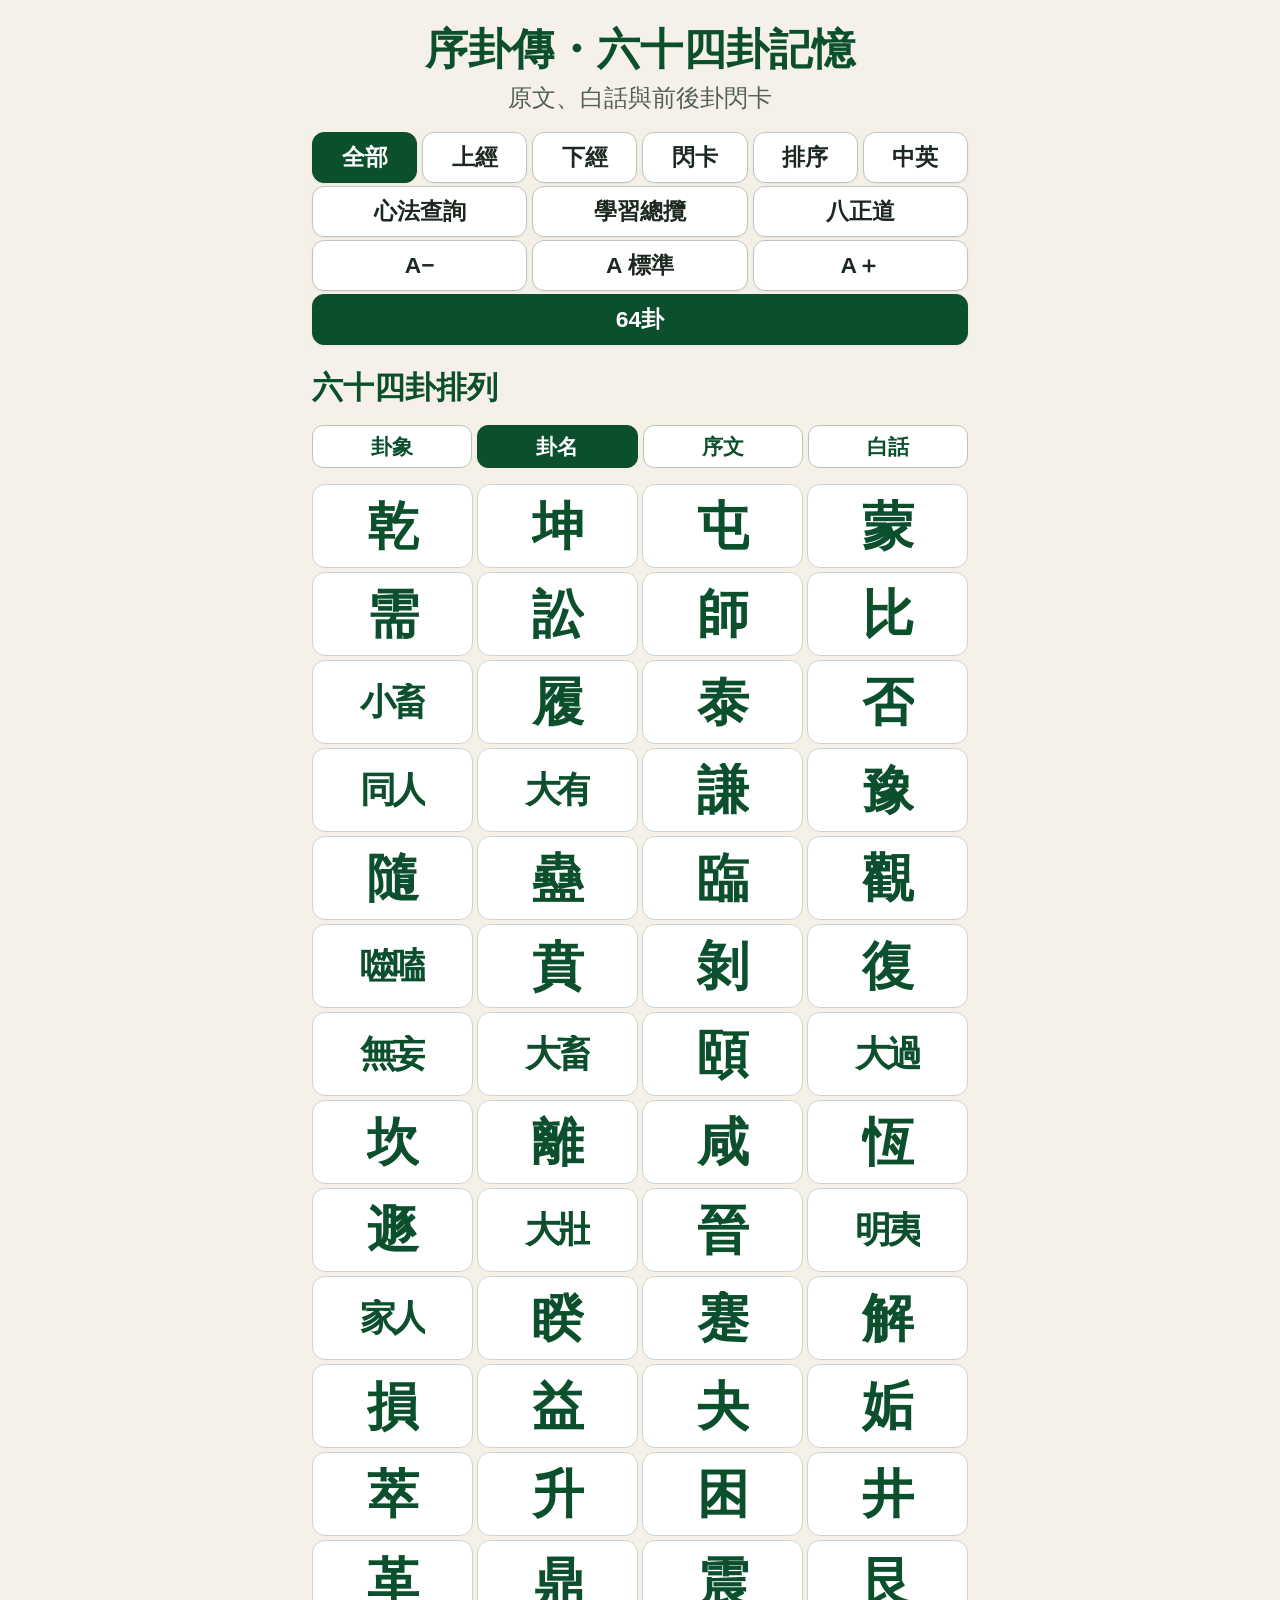
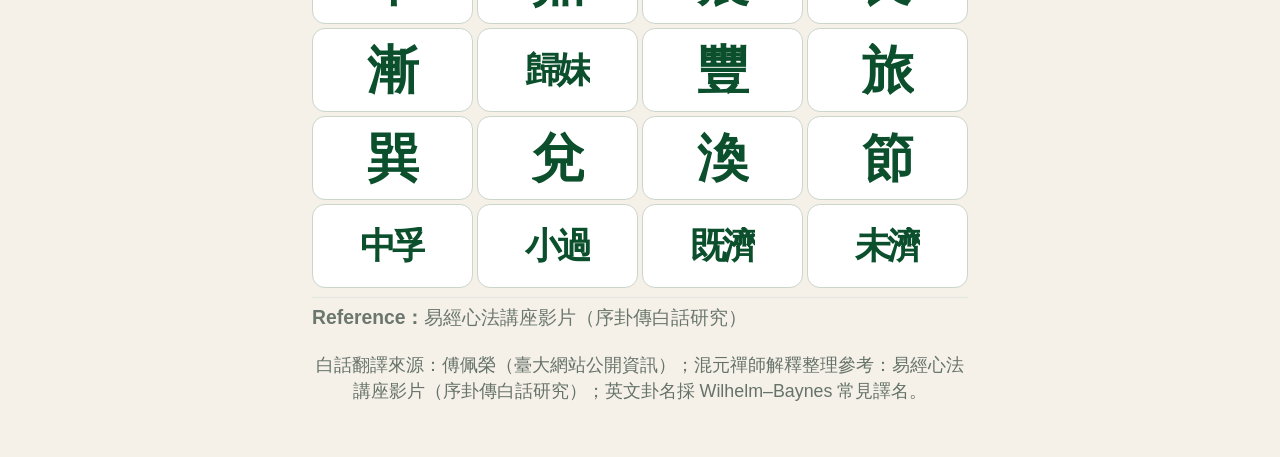
==== index.html @ c9ff0be0 "加入八正道閱讀紀錄總攬" ====
<!doctype html>
<html lang="zh-Hant">
<head>
  <meta charset="utf-8">
  <meta name="viewport" content="width=device-width, initial-scale=1, viewport-fit=cover">
  <meta name="theme-color" content="#0b4f2c">
  <meta name="apple-mobile-web-app-capable" content="yes">
  <meta name="apple-mobile-web-app-status-bar-style" content="default">
  <meta name="apple-mobile-web-app-title" content="序卦傳">
  <link rel="apple-touch-icon" sizes="180x180" href="apple-touch-icon.png?v=book-2">
  <link rel="icon" type="image/png" sizes="32x32" href="favicon.png?v=book-2">
  <title>序卦傳・六十四卦記憶</title>
  <style>
    :root { --scale: 1; --green: #0b4f2c; --cream: #f5f1e8; --ink: #172019; }
    * { box-sizing: border-box; }
    html { scroll-behavior: smooth; }
    body { margin: 0; color: var(--ink); background: var(--cream); font-family: -apple-system, BlinkMacSystemFont, "PingFang TC", "Noto Sans TC", sans-serif; }
    button { font: inherit; }
    #page-top { position: absolute; top: 0; }
    .shell { width: min(100%, 680px); margin: 0 auto; padding: max(14px, env(safe-area-inset-top)) 12px calc(34px + env(safe-area-inset-bottom)); }
    header { text-align: center; padding: 8px 4px 14px; }
    h1 { margin: 0; color: var(--green); font-size: calc(1.75rem * var(--scale)); line-height: 1.25; }
    .subtitle { margin: 6px 0 0; font-size: calc(.95rem * var(--scale)); color: #526056; }
    .controls { position: sticky; top: 0; z-index: 20; margin: 0 -2px 10px; padding: 4px 2px; background: color-mix(in srgb, var(--cream) 94%, transparent); backdrop-filter: blur(10px); }
    .controls.flash-focus { position: relative; top: auto; backdrop-filter: none; }
    .controls.all-focus { position: relative; top: auto; backdrop-filter: none; }
    .controls.english-focus { position: relative; top: auto; backdrop-filter: none; }
    .controls.order-focus { display: none; }
    .controls.query-focus { display: none; }
    .controls.overview-focus { display: none; }
    .controls.eightfold-focus { display: none; }
    header.query-focus-header { display: none; }
    header.overview-focus-header { display: none; }
    header.eightfold-focus-header { display: none; }
    .controls:not(.flash-focus) .flash-only-row { display: none; }
    .control-row { display: grid; gap: 5px; margin-bottom: 3px; }
    .control-row.five { grid-template-columns: repeat(5, 1fr); }
    .control-row.six { grid-template-columns: repeat(6, 1fr); }
    .control-row.four { grid-template-columns: repeat(4, 1fr); }
    .control-row.three { grid-template-columns: repeat(3, 1fr); }
    .control-row.two { grid-template-columns: repeat(2, 1fr); }
    .control-row.one { grid-template-columns: 1fr; margin-bottom: 0; }
    .control { min-width: 0; min-height: 44px; padding: 9px 4px; border: 1px solid #bdc6bd; border-radius: 12px; background: #fff; color: #1c2820; font-size: calc(.92rem * var(--scale)); font-weight: 750; box-shadow: 0 1px 2px #0000000c; }
    .control:active { transform: translateY(1px); }
    .control.active, .control.primary { color: #fff; border-color: var(--green); background: var(--green); }
    .screen[hidden] { display: none !important; }
    #flash-screen, #order-screen, #english-screen { padding-bottom: 45vh; }
    #flash-screen { scroll-margin-top: max(8px, env(safe-area-inset-top)); }
    .section-title { margin: 18px 0 10px; font-size: calc(1.25rem * var(--scale)); color: var(--green); }
    .all-view-options { position: sticky; top: max(0px, env(safe-area-inset-top)); z-index: 25; display: grid; grid-template-columns: repeat(4, minmax(0, 1fr)); gap: 5px; margin: 0 0 10px; padding: 6px 0; background: color-mix(in srgb, var(--cream) 96%, transparent); backdrop-filter: blur(10px); }
    .all-view-options.non-sticky { position: static; background: transparent; backdrop-filter: none; }
    .all-view-options button { min-width: 0; min-height: 42px; padding: 6px 2px; border: 1px solid #b8c3ba; border-radius: 11px; background: #fff; color: var(--green); font-size: calc(.86rem * var(--scale)); font-weight: 850; }
    .all-view-options button.active { border-color: var(--green); background: var(--green); color: #fff; }
    .all-view-options .fu-plain-toggle { grid-column: 1 / -1; }
    .all-overview-grid { display: grid; grid-template-columns: repeat(4, minmax(0, 1fr)); gap: 4px; }
    .all-overview-grid.with-text { grid-template-columns: 1fr; gap: 10px; }
    .all-overview-card { min-width: 0; min-height: 84px; display: grid; place-items: center; align-content: center; padding: 7px 1px; border: 1px solid #ccd5cc; border-radius: 13px; background: #fff; color: var(--green); text-align: center; overflow: hidden; }
    .all-overview-card[role="button"] { cursor: pointer; touch-action: manipulation; }
    .all-overview-card[role="button"]:focus-visible { outline: 3px solid #78a889; outline-offset: 2px; }
    .all-overview-symbol { margin: 1px 0; font-family: "Apple Symbols", "Segoe UI Symbol", "Noto Sans Symbols 2", serif; font-size: calc(2.8rem * var(--scale)); font-weight: 800; line-height: .95; }
    .all-overview-name { display: block; max-width: 100%; font-size: min(calc(1.95rem * var(--scale)), 2.25rem); font-weight: 900; line-height: 1.05; letter-spacing: -.1em; white-space: nowrap; overflow: hidden; text-overflow: clip; }
    .all-overview-name.single { font-size: min(calc(2.7rem * var(--scale)), 3.25rem); letter-spacing: 0; }
    .all-overview-grid.with-text .all-overview-card, .all-overview-card.expanded { grid-column: 1 / -1; min-height: 0; display: block; padding: 12px; text-align: left; }
    .all-overview-grid.with-text .all-overview-head, .all-overview-card.expanded .all-overview-head { display: flex; align-items: center; gap: 8px; margin-bottom: 7px; }
    .all-overview-grid.with-text .all-overview-symbol, .all-overview-card.expanded .all-overview-symbol { margin: 0; font-size: calc(2.25rem * var(--scale)); }
    .all-overview-copy { margin-top: 7px; color: #26352b; font-size: calc(1.06rem * var(--scale)); line-height: 1.55; overflow-wrap: anywhere; }
    .all-overview-copy .label { margin-bottom: 2px; }
    .all-overview-copy p { margin: 0; }
    .fu-plain[hidden] { display: none; }
    .fu-plain-toggle { width: 100%; min-height: 42px; margin: 9px 0 0; padding: 7px 8px; border: 1px solid #a86b13; border-radius: 11px; background: #fff8e8; color: #8b5100; font-size: calc(.82rem * var(--scale)); font-weight: 850; }
    .fu-plain-toggle[aria-pressed="true"] { background: #8b5100; color: #fff; }
    .fu-plain { margin-top: 9px; padding-top: 7px; border-top: 1px solid #ead9bb; }
    .all-overview-reference { margin-top: 9px; padding-top: 6px; border-top: 1px solid #e1e8e1; color: #6b776e; font-size: calc(.78rem * var(--scale)); line-height: 1.4; }
    #query-screen { --scale: 1.55; }
    .query-card { padding: 16px 14px 18px; }
    .query-home, .order-home { width: 100%; min-height: 44px; margin: 0 0 10px; padding: 8px 12px; border: 1px solid var(--green); border-radius: 13px; background: #fff; color: var(--green); font-size: calc(1rem * var(--scale)); font-weight: 900; }
    .query-entry-button { width: 100%; min-height: 52px; margin: 0 0 12px; padding: 8px 12px; border: 1px solid #b8c3ba; border-radius: 13px; background: #fff; color: var(--green); font-size: calc(1.12rem * var(--scale)); font-weight: 900; }
    .query-intro { margin: 0 0 12px; color: #526056; font-size: calc(.95rem * var(--scale)); line-height: 1.5; }
    .query-form { display: grid; grid-template-columns: 1fr auto; gap: 7px; margin-bottom: 12px; }
    .query-input { min-width: 0; min-height: 46px; padding: 8px 11px; border: 1px solid #b8c3ba; border-radius: 12px; background: #fff; color: var(--ink); font-size: calc(1rem * var(--scale)); }
    .query-submit { min-height: 46px; padding: 7px 14px; border: 1px solid var(--green); border-radius: 12px; background: var(--green); color: #fff; font-size: calc(.95rem * var(--scale)); font-weight: 850; }
    .query-result-count { margin: 4px 0 8px; color: #617064; font-size: calc(.84rem * var(--scale)); font-weight: 800; }
    .query-result { margin-top: 8px; padding: 10px 11px; border: 1px solid #d5ded6; border-radius: 12px; background: #f8faf8; }
    .query-result-title { color: var(--green); font-size: calc(1rem * var(--scale)); font-weight: 900; }
    .query-result-page { margin-left: 5px; color: #6b776e; font-size: calc(.78rem * var(--scale)); font-weight: 700; }
    .query-result-text { margin: 5px 0 0; color: #26352b; font-size: calc(.92rem * var(--scale)); line-height: 1.55; }
    .query-lecture { margin-top: 14px; padding-top: 12px; border-top: 1px solid #d5ded6; }
    .query-lecture-title { margin: 0 0 8px; color: var(--green); font-size: calc(1.05rem * var(--scale)); font-weight: 900; }
    .query-lecture-episodes { display: flex; flex-wrap: wrap; gap: 7px; margin-bottom: 10px; }
    .query-lecture-episodes a { display: inline-flex; align-items: center; min-height: 38px; padding: 6px 10px; border: 1px solid var(--green); border-radius: 10px; color: var(--green); font-size: calc(.82rem * var(--scale)); font-weight: 800; text-decoration: none; }
    .query-lecture-hint { margin: 0; color: #617064; font-size: calc(.82rem * var(--scale)); line-height: 1.45; }
    .query-lecture-yao { margin: 7px 0; border: 1px solid #d5ded6; border-radius: 10px; background: #f8faf8; overflow: hidden; }
    .query-lecture-yao summary { cursor: pointer; padding: 10px 11px; color: var(--green); font-size: calc(.9rem * var(--scale)); font-weight: 850; }
    .query-lecture-text { margin: 0; padding: 0 11px 11px; color: #26352b; font-size: calc(.86rem * var(--scale)); line-height: 1.6; white-space: pre-wrap; }
    .query-lecture-loading { margin: 12px 0; color: #617064; font-weight: 750; }
    .query-index-grid { display: grid; grid-template-columns: repeat(4, minmax(0, 1fr)); gap: 4px; }
    .query-index-item { min-width: 0; min-height: 84px; padding: 7px 2px; display: grid; place-items: center; border: 1px solid #ccd5cc; border-radius: 13px; background: #fff; color: var(--green); text-align: center; }
    .query-index-name { display: block; max-width: 100%; font-size: min(calc(1.9rem * var(--scale)), 2.25rem); font-weight: 900; line-height: 1.05; white-space: nowrap; overflow: hidden; text-overflow: clip; }
    .query-index-name.single { font-size: min(calc(2.7rem * var(--scale)), 3.25rem); }
    .query-detail { padding: 12px 2px 4px; }
    .query-detail-title { margin: 0 0 4px; color: var(--green); font-size: calc(1.45rem * var(--scale)); }
    .query-current-toggle { display: inline-block; border: 0; padding: 0; background: transparent; color: inherit; font: inherit; font-weight: inherit; cursor: pointer; }
    .query-detail-page { margin-bottom: 10px; color: #6b776e; font-size: calc(.8rem * var(--scale)); font-weight: 750; }
    .query-detail-text { margin: 0; color: #26352b; font-size: calc(1rem * var(--scale)); line-height: 1.7; white-space: pre-wrap; }
    .query-meaning { margin: 0 0 10px; color: #526056; font-size: calc(.94rem * var(--scale)); line-height: 1.5; }
    .query-yao-list { display: grid; gap: 6px; }
    .query-yao-row { padding: 8px 9px; border-radius: 10px; background: #f3f7f3; color: #26352b; font-size: calc(.94rem * var(--scale)); line-height: 1.55; }
    .query-yao-row summary { cursor: pointer; list-style: none; }
    .query-yao-row summary::-webkit-details-marker { display: none; }
    .query-yao-row[open] { background: #e3efe6; }
    .query-yao-row[open] > summary { position: sticky; top: 0; z-index: 4; margin: -8px -9px 0; padding: 8px 9px; background: #d8eadc; box-shadow: 0 2px 6px rgba(18, 73, 45, .12); }
    .query-yao-row { scroll-margin-top: 12px; }
    .query-yao-transcript { margin: 8px -1px 0; padding: 10px; border-top: 1px solid #c5d8c9; border-radius: 8px; background: #f7fbf7; color: #26352b; font-size: calc(.86rem * var(--scale)); line-height: 1.6; white-space: pre-wrap; }
    .query-yao-label { display: inline-block; min-width: 3.1em; margin-right: 5px; color: var(--green); font-weight: 900; }
    .query-yao-summary-status { display: block; margin-top: 5px; color: #68756b; font-size: calc(.72rem * var(--scale)); font-weight: 800; }
    .query-yao-summary-status.important { color: #a25a00; }
    .query-yao-progress { margin-top: 8px; padding: 9px; border: 1px solid #c5d8c9; border-radius: 10px; background: #fff; }
    .query-yao-progress-actions { display: grid; grid-template-columns: 1fr 1fr; gap: 6px; }
    .query-yao-progress-actions button { min-height: 44px; padding: 6px 5px; border: 1px solid var(--green); border-radius: 11px; background: #fff; color: var(--green); font-size: calc(.78rem * var(--scale)); font-weight: 850; line-height: 1.25; }
    .query-yao-progress-actions .important { border-color: #b97818; background: #fff8e8; color: #915400; }
    .query-yao-read-count { margin: 8px 0 4px; color: #425148; font-size: calc(.8rem * var(--scale)); font-weight: 850; }
    .query-yao-read-history { margin: 0; padding-left: 1.4em; color: #617064; font-size: calc(.73rem * var(--scale)); line-height: 1.5; }
    .query-yao-read-empty { margin: 5px 0 0; color: #7b877e; font-size: calc(.73rem * var(--scale)); }
    .query-detail-nav { display: grid; grid-template-columns: 1fr 1fr; gap: 7px; margin-top: 13px; }
    .query-detail-nav button, .query-back { min-height: 44px; border: 1px solid var(--green); border-radius: 12px; background: #fff; color: var(--green); font-size: calc(.92rem * var(--scale)); font-weight: 850; }
    .query-detail-nav button:disabled { border-color: #ccd5cc; background: #f3f5f3; color: #8a958d; }
    .query-back { width: 100%; margin-top: 8px; background: var(--green); color: #fff; }
    .overview-card { padding: 12px 2px 20px; }
    .overview-home { width: 100%; min-height: 44px; margin: 0 0 10px; padding: 8px 12px; border: 1px solid var(--green); border-radius: 13px; background: #fff; color: var(--green); font-size: calc(1rem * var(--scale)); font-weight: 900; }
    .overview-title { margin: 2px 0 5px; color: var(--green); font-size: calc(1.45rem * var(--scale)); text-align: center; }
    .overview-intro { margin: 0 4px 12px; color: #526056; font-size: calc(.85rem * var(--scale)); line-height: 1.5; text-align: center; }
    .overview-summary { display: grid; grid-template-columns: repeat(4, minmax(0, 1fr)); gap: 6px; margin-bottom: 10px; }
    .overview-summary-item { min-width: 0; padding: 8px 3px; border-radius: 12px; background: #e8f1ea; color: #526056; font-size: calc(.66rem * var(--scale)); font-weight: 800; line-height: 1.25; text-align: center; }
    .overview-summary-item strong { display: block; margin-top: 3px; color: var(--green); font-size: calc(1rem * var(--scale)); }
    .overview-filters { position: sticky; top: max(0px, env(safe-area-inset-top)); z-index: 8; display: grid; grid-template-columns: repeat(5, minmax(0, 1fr)); gap: 4px; padding: 6px 0; background: color-mix(in srgb, var(--cream) 96%, transparent); backdrop-filter: blur(10px); }
    .overview-filter { min-width: 0; min-height: 42px; padding: 5px 2px; border: 1px solid #b8c3ba; border-radius: 11px; background: #fff; color: var(--green); font-size: calc(.7rem * var(--scale)); font-weight: 850; line-height: 1.15; }
    .overview-filter.active { border-color: var(--green); background: var(--green); color: #fff; }
    .overview-count { margin: 3px 2px 8px; color: #617064; font-size: calc(.75rem * var(--scale)); font-weight: 800; }
    .overview-grid { display: grid; grid-template-columns: repeat(2, minmax(0, 1fr)); gap: 9px; }
    .overview-item { min-width: 0; padding: 11px; border: 1px solid #d1dcd3; border-radius: 16px; background: #fff; box-shadow: 0 3px 12px #2033250a; }
    .overview-item-head { display: grid; grid-template-columns: auto 1fr auto; align-items: center; gap: 8px; margin-bottom: 9px; }
    .overview-number { color: #68756b; font-size: calc(.72rem * var(--scale)); font-weight: 850; }
    .overview-name { margin: 0; color: var(--green); font-size: calc(1.5rem * var(--scale)); line-height: 1; }
    .overview-book { padding: 3px 7px; border-radius: 999px; background: #e8f1ea; color: var(--green); font-size: calc(.66rem * var(--scale)); font-weight: 850; white-space: nowrap; }
    .overview-section { margin-top: 8px; padding-top: 8px; border-top: 1px solid #e1e8e2; }
    .overview-section-title { display: flex; flex-wrap: wrap; align-items: center; justify-content: space-between; gap: 5px; color: #425148; font-size: calc(.76rem * var(--scale)); font-weight: 900; }
    .overview-enhanced { padding: 2px 6px; border-radius: 999px; background: #fff1d7; color: #925500; font-size: calc(.64rem * var(--scale)); }
    .overview-metric { margin: 5px 0 0; color: #26352b; font-size: calc(.78rem * var(--scale)); line-height: 1.45; }
    .overview-ranges { margin: 4px 0 0; color: #6a776d; font-size: calc(.68rem * var(--scale)); line-height: 1.45; overflow-wrap: anywhere; }
    .overview-yao-grid { display: grid; grid-template-columns: repeat(3, minmax(0, 1fr)); gap: 4px; margin-top: 7px; }
    .overview-yao { min-width: 0; padding: 5px 2px; border: 1px solid #d8e0d9; border-radius: 8px; background: #f7f9f7; color: #7a867d; font-size: calc(.62rem * var(--scale)); font-weight: 800; line-height: 1.2; text-align: center; overflow-wrap: anywhere; }
    .overview-yao.read { border-color: #8ab097; background: #edf5ef; color: var(--green); }
    .overview-yao.important { border-color: #d3a65c; background: #fff8e8; color: #925500; }
    .overview-open-query { width: 100%; min-height: 42px; margin-top: 9px; border: 1px solid var(--green); border-radius: 11px; background: #fff; color: var(--green); font-size: calc(.78rem * var(--scale)); font-weight: 850; }
    .overview-empty { grid-column: 1 / -1; padding: 28px 12px; border: 1px dashed #b8c3ba; border-radius: 14px; color: #68756b; text-align: center; }
    .overview-eightfold { margin: 12px 0 14px; padding: 12px; border: 1px solid #dfc468; border-radius: 15px; background: #fff9dd; }
    .overview-eightfold-head { display: flex; align-items: center; justify-content: space-between; gap: 8px; }
    .overview-eightfold-title { margin: 0; color: #785400; font-size: calc(1rem * var(--scale)); }
    .overview-eightfold-count { padding: 3px 8px; border-radius: 999px; background: #f4df8e; color: #6f4d00; font-size: calc(.68rem * var(--scale)); font-weight: 900; white-space: nowrap; }
    .overview-eightfold-intro { margin: 5px 0 9px; color: #6f623f; font-size: calc(.7rem * var(--scale)); line-height: 1.45; }
    .overview-eightfold-list { display: grid; gap: 7px; }
    .overview-eightfold-item { display: grid; grid-template-columns: minmax(0, 1fr) auto; gap: 6px; }
    .overview-eightfold-open { min-width: 0; min-height: 48px; padding: 8px 10px; border: 1px solid #d9bd59; border-radius: 11px; background: #fff; color: #3d3521; text-align: left; }
    .overview-eightfold-lecture { display: block; margin-bottom: 3px; color: #785400; font-size: calc(.68rem * var(--scale)); font-weight: 900; }
    .overview-eightfold-quote { display: block; font-size: calc(.78rem * var(--scale)); line-height: 1.45; overflow-wrap: anywhere; }
    .overview-eightfold-date { display: block; margin-top: 3px; color: #81765a; font-size: calc(.6rem * var(--scale)); }
    .overview-eightfold-delete { min-width: 48px; min-height: 48px; padding: 6px; border: 1px solid #ae6b5f; border-radius: 11px; background: #fff; color: #8f3326; font-size: calc(.68rem * var(--scale)); font-weight: 850; }
    .overview-eightfold-empty { margin: 0; padding: 12px 8px; border: 1px dashed #d8c887; border-radius: 10px; color: #7b704f; font-size: calc(.74rem * var(--scale)); line-height: 1.5; text-align: center; }
    .overview-eightfold-reading { margin: 12px 0 14px; padding: 12px; border: 1px solid #8eb39a; border-radius: 15px; background: #edf6ef; }
    .overview-eightfold-reading-head { display: flex; align-items: center; justify-content: space-between; gap: 8px; }
    .overview-eightfold-reading-title { margin: 0; color: var(--green); font-size: calc(1rem * var(--scale)); }
    .overview-eightfold-reading-total { padding: 3px 8px; border-radius: 999px; background: #cfe6d5; color: var(--green); font-size: calc(.68rem * var(--scale)); font-weight: 900; white-space: nowrap; }
    .overview-eightfold-reading-intro { margin: 5px 0 9px; color: #526056; font-size: calc(.7rem * var(--scale)); line-height: 1.45; }
    .overview-eightfold-reading-list { display: grid; gap: 7px; }
    .overview-eightfold-reading-item { padding: 8px; border: 1px solid #c5d8c9; border-radius: 11px; background: #fff; }
    .overview-eightfold-reading-open { width: 100%; min-height: 48px; padding: 7px 8px; display: grid; grid-template-columns: minmax(0, 1fr) auto; align-items: center; gap: 8px; border: 0; border-radius: 8px; background: transparent; color: #26352b; text-align: left; }
    .overview-eightfold-reading-name { min-width: 0; font-size: calc(.78rem * var(--scale)); font-weight: 850; line-height: 1.4; overflow-wrap: anywhere; }
    .overview-eightfold-reading-status { color: var(--green); font-size: calc(.7rem * var(--scale)); font-weight: 900; text-align: right; white-space: nowrap; }
    .overview-eightfold-reading-latest { display: block; margin-top: 3px; color: #6d796f; font-size: calc(.6rem * var(--scale)); font-weight: 700; }
    .overview-eightfold-reading-history { margin-top: 5px; padding-top: 6px; border-top: 1px solid #e1e9e2; color: #59665d; font-size: calc(.68rem * var(--scale)); }
    .overview-eightfold-reading-history summary { min-height: 36px; display: flex; align-items: center; color: var(--green); cursor: pointer; font-weight: 850; }
    .overview-eightfold-reading-dates { margin: 2px 0 4px; padding-left: 1.5em; line-height: 1.55; }
    .eightfold-reader { padding: 0 0 24px; }
    .eightfold-toolbar { display: grid; grid-template-columns: repeat(2, minmax(0, 1fr)); gap: 5px; margin-bottom: 12px; padding: 6px 0; }
    .eightfold-toolbar button, .eightfold-toolbar select { min-width: 0; min-height: 44px; padding: 7px 8px; border: 1px solid var(--green); border-radius: 12px; background: #fff; color: var(--green); font-size: calc(.82rem * var(--scale)); font-weight: 850; }
    .eightfold-toolbar select { width: 100%; }
    .eightfold-title { margin: 4px 0 7px; color: var(--green); font-size: calc(1.45rem * var(--scale)); line-height: 1.3; text-align: center; }
    .eightfold-note { margin: 0 0 14px; padding: 11px 12px; border: 1px solid #d5ded6; border-radius: 13px; background: #edf4ee; color: #526056; font-size: calc(.78rem * var(--scale)); line-height: 1.55; }
    .eightfold-lecture-list { display: grid; gap: 10px; }
    .eightfold-lecture { scroll-margin-top: max(8px, env(safe-area-inset-top)); border: 1px solid #d9d4c8; border-radius: 17px; background: #fff; box-shadow: 0 4px 14px #2033250b; }
    .eightfold-lecture summary { display: grid; grid-template-columns: auto minmax(0, 1fr) auto; align-items: center; gap: 9px; min-height: 66px; padding: 12px 13px; color: var(--green); cursor: pointer; list-style: none; }
    .eightfold-lecture summary::-webkit-details-marker { display: none; }
    .eightfold-lecture[open] > summary { position: sticky; top: max(0px, env(safe-area-inset-top)); z-index: 16; border-bottom: 1px solid #d5ded6; background: #edf4ee; box-shadow: 0 3px 9px rgba(18, 73, 45, .13); }
    .eightfold-lecture-number { font-size: calc(.9rem * var(--scale)); font-weight: 900; white-space: nowrap; }
    .eightfold-lecture-name { min-width: 0; color: #26352b; font-size: calc(1rem * var(--scale)); line-height: 1.35; overflow-wrap: anywhere; }
    .eightfold-lecture-action { min-width: 3.9em; padding: 5px 7px; border: 1px solid var(--green); border-radius: 999px; background: #fff; color: var(--green); font-size: calc(.68rem * var(--scale)); font-weight: 900; line-height: 1.1; text-align: center; white-space: nowrap; }
    .eightfold-lecture-action-collapse { display: none; }
    .eightfold-lecture[open] .eightfold-lecture-action-expand { display: none; }
    .eightfold-lecture[open] .eightfold-lecture-action-collapse { display: inline; }
    .eightfold-lecture-body { padding: 15px 14px 18px; }
    .eightfold-reading-panel { margin: 0 0 15px; padding: 10px; display: grid; grid-template-columns: minmax(0, 1fr) auto; align-items: center; gap: 9px; border: 1px solid #a8c6b0; border-radius: 13px; background: #edf6ef; }
    .eightfold-reading-panel.bottom { margin: 17px 0 0; }
    .eightfold-reading-copy { min-width: 0; color: #526056; font-size: calc(.72rem * var(--scale)); line-height: 1.4; }
    .eightfold-reading-count { display: block; color: var(--green); font-size: calc(.85rem * var(--scale)); font-weight: 900; }
    .eightfold-reading-latest { display: block; margin-top: 3px; overflow-wrap: anywhere; }
    .eightfold-reading-button { min-width: 94px; min-height: 46px; padding: 7px 9px; border: 1px solid var(--green); border-radius: 11px; background: var(--green); color: #fff; font-size: calc(.76rem * var(--scale)); font-weight: 900; white-space: nowrap; }
    .eightfold-page-fragment { color: #26352b; font-size: calc(1.02rem * var(--scale)); line-height: 1.78; overflow-wrap: anywhere; white-space: pre-wrap; -webkit-user-select: text; user-select: text; -webkit-touch-callout: default; }
    .eightfold-page-fragment + .eightfold-page-fragment { margin-top: 1.2em; padding-top: 1.2em; border-top: 1px dashed #d8e0d9; }
    mark.eightfold-highlight { padding: 0 .04em; border-radius: 3px; background: #ffe06a; color: inherit; box-shadow: 0 0 0 1px #d6ad20 inset; }
    .eightfold-highlight-bar { position: fixed; left: 50%; bottom: calc(10px + env(safe-area-inset-bottom)); z-index: 60; width: min(calc(100% - 24px), 656px); display: grid; gap: 7px; padding: 10px; border: 1px solid #c59b13; border-radius: 15px; background: #fff9d8; box-shadow: 0 8px 28px rgba(53, 43, 7, .24); transform: translateX(-50%); }
    .eightfold-highlight-bar[hidden] { display: none; }
    .eightfold-highlight-preview { min-width: 0; color: #5e4a09; font-size: calc(.72rem * var(--scale)); font-weight: 800; line-height: 1.4; overflow: hidden; text-overflow: ellipsis; white-space: nowrap; }
    .eightfold-highlight-actions { display: grid; grid-template-columns: 2fr 1fr; gap: 7px; }
    .eightfold-highlight-actions button { min-height: 44px; border: 1px solid #a67b00; border-radius: 11px; background: #fff; color: #765700; font-size: calc(.78rem * var(--scale)); font-weight: 900; }
    .eightfold-highlight-actions [data-eightfold-highlight-save] { background: #8a6700; color: #fff; }
    .eightfold-loading, .eightfold-error { padding: 32px 14px; border: 1px solid #d5ded6; border-radius: 14px; background: #fff; color: #526056; font-size: calc(.92rem * var(--scale)); line-height: 1.6; text-align: center; }
    .eightfold-error button { min-height: 44px; margin-top: 10px; padding: 8px 18px; border: 1px solid var(--green); border-radius: 12px; background: var(--green); color: #fff; font-weight: 850; }
    .site-reference { margin: 22px 0 calc(18px + env(safe-area-inset-bottom)); color: #66736a; font-size: calc(.72rem * var(--scale)); line-height: 1.45; text-align: center; }
    .study-list { display: grid; gap: 12px; }
    .study-card, .single-card, .flash-card, .order-card, .english-card { overflow: hidden; border: 1px solid #d9d4c8; border-radius: 20px; background: #fff; box-shadow: 0 5px 18px #2033250d; }
    .study-card { display: grid; grid-template-columns: 94px 1fr; align-items: stretch; }
    .study-head { display: grid; place-items: center; align-content: center; padding: 14px 8px; background: #edf4ee; }
    .hex-symbol { font-family: "Apple Symbols", "Segoe UI Symbol", "Noto Sans Symbols 2", serif; color: var(--green); line-height: .9; }
    .study-head .hex-symbol { font-size: calc(4.8rem * var(--scale)); }
    .ordinal { margin-top: 8px; color: #607064; font-size: calc(.74rem * var(--scale)); }
    .study-body { min-width: 0; padding: 14px; }
    .hex-name { margin: 0 0 8px; font-size: calc(1.45rem * var(--scale)); color: var(--green); }
    .label { margin: 9px 0 2px; color: #6c766d; font-size: calc(.72rem * var(--scale)); font-weight: 800; letter-spacing: .08em; }
    .text { margin: 0; font-size: calc(1.06rem * var(--scale)); line-height: 1.65; }
    .plain[hidden] { display: none; }
    .picker-intro { margin: 0 0 12px; text-align: center; font-size: calc(1rem * var(--scale)); line-height: 1.55; color: #526056; }
    .picker-grid { display: grid; grid-template-columns: repeat(3, minmax(0, 1fr)); gap: 9px; width: 100%; }
    .picker-item { min-width: 0; padding: 12px 2px 10px; border: 1px solid #ccd5cc; border-radius: 15px; background: #fff; color: var(--green); text-align: center; overflow: hidden; }
    .picker-item .hex-symbol { display: block; font-size: calc(7rem * var(--scale)); }
    .picker-name { display: block; margin-top: 7px; font-size: calc(.98rem * var(--scale)); font-weight: 850; white-space: nowrap; }
    .picker-no { display: block; margin-top: 2px; color: #718075; font-size: calc(.68rem * var(--scale)); }
    .single-card { padding: 14px 16px; text-align: center; touch-action: pan-y; }
    .single-card .hex-symbol { margin: 2px 0 -18px; font-size: calc(9.5rem * var(--scale)); font-weight: 800; -webkit-text-stroke: .6px currentColor; }
    .single-card .hex-name { margin-bottom: 4px; font-size: calc(2rem * var(--scale)); }
    .single-copy { margin-top: 8px; padding-top: 8px; border-top: 1px solid #e6e2d8; text-align: left; }
    .single-copy .label { margin-top: 6px; }
    .single-copy .text { line-height: 1.45; }
    .swipe-hint { margin-top: 10px; color: #657168; font-size: calc(.82rem * var(--scale)); font-weight: 750; }
    .study-nav { display: grid; grid-template-columns: 1fr 1fr; gap: 8px; margin-top: 12px; }
    .study-nav button { min-height: 46px; border: 1px solid #b8c3ba; border-radius: 13px; background: #fff; color: var(--green); font-size: calc(.9rem * var(--scale)); font-weight: 800; }
    .back-button { width: 100%; margin-top: 10px; min-height: 48px; border: 0; border-radius: 14px; color: #fff; background: var(--green); font-size: calc(1rem * var(--scale)); font-weight: 800; }
    .flash-card { padding: 10px 8px; text-align: center; }
    .flash-count, .flash-question, .build-prompt { display: none; }
    .flash-main .hex-symbol, .answer-cell .hex-symbol { display: block; margin: 18px auto 8px; }
    .flash-main .hex-symbol { margin-top: 4px; margin-bottom: 0; font-size: calc(7.6rem * var(--scale)); line-height: .82; }
    .answer-cell .hex-symbol { font-size: calc(8rem * var(--scale)); }
    .flash-main .hex-name, .answer-cell .hex-name { font-size: calc(1.5rem * var(--scale)); font-weight: 850; line-height: .92; color: var(--green); }
    .flash-question { margin: 8px 0; font-size: calc(1rem * var(--scale)); font-weight: 800; }
    .flash-build-summary { display: grid; grid-template-columns: 1fr 1fr; gap: 7px; }
    .build-card { min-width: 0; padding: 5px 4px; border: 2px solid #c8d1c9; border-radius: 17px; background: #f8faf8; }
    .build-card.active { border-color: var(--green); background: #edf4ee; box-shadow: 0 0 0 2px #0b4f2c12; }
    .build-side-select { width: 100%; min-height: 30px; margin: 0 0 2px; padding: 1px; border: 0; background: transparent; color: var(--green); font-size: calc(.9rem * var(--scale)); font-weight: 900; line-height: 1; }
    .build-parts { display: grid; grid-template-columns: 1fr 1fr; align-items: start; gap: 5px; }
    .build-part { min-width: 0; min-height: 46px; padding: 3px 1px; border: 2px solid transparent; border-radius: 12px; background: #fff; color: #526056; font-size: calc(.72rem * var(--scale)); font-weight: 800; line-height: 1; }
    .build-part.active { border-color: var(--green); background: var(--green); color: #fff; box-shadow: 0 0 0 2px #0b4f2c18; }
    .build-part.active .build-value { color: #fff; }
    .build-value { display: block; margin-top: 0; color: var(--green); font-family: "Apple Symbols", "Segoe UI Symbol", "Noto Sans Symbols 2", sans-serif; font-size: calc(2.7rem * var(--scale)); font-weight: 900; line-height: .82; white-space: nowrap; }
    .build-value:empty { display: none; }
    .build-prompt { min-height: 1.5em; margin: 10px 0 7px; color: #526056; font-size: calc(.86rem * var(--scale)); font-weight: 800; }
    .trigram-grid { display: grid; grid-template-columns: repeat(3, minmax(0, 1fr)); grid-template-rows: repeat(3, 72px); grid-auto-rows: 72px; gap: 5px; align-items: stretch; }
    .trigram-choice { min-width: 0; height: 72px; min-height: 0; padding: 2px 1px; border: 2px solid #b8c3ba; border-radius: 14px; background: #fff; color: var(--green); }
    .trigram-choice:nth-child(1) { grid-column: 2; grid-row: 1; }
    .trigram-choice:nth-child(2) { grid-column: 1; grid-row: 1; }
    .trigram-choice:nth-child(3) { grid-column: 1; grid-row: 2; }
    .trigram-choice:nth-child(4) { grid-column: 1; grid-row: 3; }
    .trigram-choice:nth-child(5) { grid-column: 3; grid-row: 1; }
    .trigram-choice:nth-child(6) { grid-column: 3; grid-row: 2; }
    .trigram-choice:nth-child(7) { grid-column: 3; grid-row: 3; }
    .trigram-choice:nth-child(8) { grid-column: 2; grid-row: 3; }
    .trigram-choice:active { transform: translateY(1px); }
    .trigram-symbol { display: block; font-family: "Apple Symbols", "Segoe UI Symbol", "Noto Sans Symbols 2", sans-serif; font-size: calc(3.1rem * var(--scale)); font-weight: 900; line-height: .78; }
    .flash-build-actions { display: grid; grid-template-columns: 1fr 1fr; gap: 8px; margin-top: 6px; }
    .flash-build-actions button { min-height: 46px; padding: 7px 3px; border: 1px solid var(--green); border-radius: 13px; background: #fff; color: var(--green); font-size: calc(.9rem * var(--scale)); font-weight: 850; }
    .flash-build-actions .flash-submit { color: #fff; background: var(--green); }
    .flash-build-actions .flash-submit:disabled { opacity: .42; }
    .flash-answer { display: grid; grid-template-columns: 1fr 1fr; gap: 8px; margin-top: 16px; }
    .flash-answer[hidden] { display: none; }
    .answer-cell { min-width: 0; padding: 10px 2px; border: 2px solid transparent; border-radius: 16px; background: #edf4ee; overflow: hidden; }
    .answer-cell.correct { border-color: var(--green); }
    .answer-cell.wrong { border-color: #9c2f2f; background: #fff4f3; }
    .answer-label { color: #617064; font-size: calc(.82rem * var(--scale)); font-weight: 750; }
    .answer-mark { margin-top: 3px; color: var(--green); font-size: calc(.9rem * var(--scale)); font-weight: 900; }
    .answer-cell.wrong .answer-mark { color: #9c2f2f; }
    .answer-combo { margin-top: 4px; color: #617064; font-size: calc(.7rem * var(--scale)); font-weight: 750; line-height: 1.25; }
    .flash-answer .hex-symbol { margin-top: 7px; margin-bottom: -7px; font-size: calc(5.3rem * var(--scale)); }
    .flash-answer .hex-name { font-size: calc(1.45rem * var(--scale)); }
    .flash-nav { display: grid; grid-template-columns: 1fr 1fr; gap: 8px; margin-top: 16px; }
    .flash-nav button, .reshuffle { min-height: 48px; border: 1px solid #b8c3ba; border-radius: 14px; background: #fff; font-size: calc(1rem * var(--scale)); font-weight: 800; }
    .reshuffle { width: 100%; margin-top: 9px; color: #fff; border-color: var(--green); background: var(--green); }
    .order-card { padding: 12px 14px 14px; text-align: center; }
    .order-title { margin: 0; color: var(--green); font-size: calc(1.05rem * var(--scale)); line-height: 1.2; white-space: nowrap; }
    .order-status { display: grid; grid-template-columns: 1fr auto; align-items: center; gap: 8px; margin: 8px 0; }
    .order-progress { min-height: 1.5em; margin: 0; color: #617064; font-size: calc(.9rem * var(--scale)); font-weight: 750; text-align: left; }
    .order-symbol-toggle { min-height: 38px; padding: 6px 10px; border: 1px solid var(--green); border-radius: 12px; background: #fff; color: var(--green); font-size: calc(.86rem * var(--scale)); font-weight: 800; white-space: nowrap; }
    .order-length-control { display: grid; grid-template-columns: 1.35fr repeat(5, 1fr); gap: 4px; margin: 0 0 8px; }
    .order-length-control button { min-width: 0; min-height: 38px; padding: 4px 1px; border: 1px solid #b8c3ba; border-radius: 10px; background: #fff; color: var(--green); font-size: calc(.82rem * var(--scale)); font-weight: 850; white-space: nowrap; }
    .order-length-control button.active { border-color: var(--green); background: var(--green); color: #fff; }
    .order-practice-row { display: grid; grid-template-columns: minmax(0, 1fr) auto; align-items: stretch; gap: 6px; margin: 0 0 8px; }
    .order-stats { min-width: 0; display: grid; align-content: center; gap: 1px; padding: 5px 8px; border-radius: 10px; background: #edf4ee; color: #526056; font-size: calc(.72rem * var(--scale)); font-weight: 800; line-height: 1.15; text-align: left; }
    .order-stats strong { color: var(--green); font-size: calc(.78rem * var(--scale)); }
    .order-stats small { color: #7a867d; font-size: calc(.64rem * var(--scale)); font-weight: 750; }
    .order-enhance { min-width: 88px; min-height: 42px; padding: 5px 8px; border: 1px solid var(--green); border-radius: 10px; background: #fff; color: var(--green); font-size: calc(.76rem * var(--scale)); font-weight: 850; line-height: 1.1; white-space: nowrap; }
    .order-enhance.active { color: #fff; background: var(--green); }
    .order-grid { display: grid; grid-template-columns: repeat(2, minmax(0, 1fr)); gap: 8px; }
    .order-choice { position: relative; min-height: 64px; padding: 9px 8px; display: grid; place-items: center; align-content: center; border: 2px solid #b8c3ba; border-radius: 15px; background: #fff; color: var(--green); font-weight: 850; overflow: hidden; }
    .order-choice.with-symbol { min-height: 128px; padding-top: 5px; padding-bottom: 8px; }
    .order-choice.selected { color: #fff; border-color: var(--green); background: var(--green); }
    .order-hex { display: block; margin: -4px 0 0; color: currentColor; font-family: "Apple Symbols", "Segoe UI Symbol", "Noto Sans Symbols 2", serif; font-size: calc(4.6rem * var(--scale)); font-weight: 800; line-height: 1; -webkit-text-stroke: .4px currentColor; }
    .order-name { display: block; white-space: nowrap; font-size: calc(1.9rem * var(--scale)); line-height: 1; }
    .order-name.single { font-size: calc(2.2rem * var(--scale)); }
    .order-choice:not(.with-symbol) { padding: 2px 4px; }
    .order-choice:not(.with-symbol) .order-name { font-size: min(calc(2.35rem * var(--scale)), 2.5rem); line-height: .92; }
    .order-choice:not(.with-symbol) .order-name.single { font-size: min(calc(2.85rem * var(--scale)), 3rem); }
    .order-number { position: absolute; top: 7px; right: 7px; width: 26px; height: 26px; display: grid; place-items: center; border-radius: 50%; background: #fff; color: var(--green); font-size: .86rem; font-weight: 900; box-shadow: 0 1px 4px #0002; }
    .order-feedback { min-height: 2.2em; margin: 8px 0 0; display: grid; place-items: center; color: #8b2727; font-size: calc(1rem * var(--scale)); font-weight: 800; line-height: 1.15; }
    .order-feedback.correct { color: var(--green); font-size: calc(1.12rem * var(--scale)); }
    .order-result { scroll-margin-bottom: max(18px, env(safe-area-inset-bottom)); }
    .order-actions { display: grid; grid-template-columns: 1fr 1fr; gap: 8px; margin-top: 10px; }
    .order-actions button { min-height: 48px; padding: 8px 4px; border: 1px solid var(--green); border-radius: 14px; background: #fff; color: var(--green); font-size: calc(1rem * var(--scale)); font-weight: 800; white-space: nowrap; }
    .order-actions .next-order { color: #fff; background: var(--green); }
    @media (max-width: 500px) {
      #order-screen { padding-bottom: calc(12px + env(safe-area-inset-bottom)); }
      .order-card { padding: 8px 8px calc(9px + env(safe-area-inset-bottom)); scroll-margin-top: max(6px, env(safe-area-inset-top)); }
      .order-home { min-height: 40px; margin-bottom: 5px; padding: 5px 8px; font-size: calc(.82rem * var(--scale)); }
      .order-title { font-size: calc(.9rem * var(--scale)); }
      .order-status { gap: 5px; margin: 4px 0; }
      .order-progress { min-height: 1.2em; font-size: calc(.72rem * var(--scale)); }
      .order-symbol-toggle { min-height: 34px; padding: 4px 7px; font-size: calc(.69rem * var(--scale)); }
      .order-length-control { gap: 3px; margin-bottom: 4px; }
      .order-length-control button { min-height: 34px; font-size: calc(.67rem * var(--scale)); }
      .order-practice-row { gap: 4px; margin-bottom: 5px; }
      .order-stats { padding: 3px 6px; font-size: calc(.59rem * var(--scale)); }
      .order-stats strong { font-size: calc(.64rem * var(--scale)); }
      .order-stats small { font-size: calc(.54rem * var(--scale)); }
      .order-enhance { min-width: 74px; min-height: 40px; padding: 4px 6px; font-size: calc(.62rem * var(--scale)); }
      .order-grid { grid-template-columns: repeat(3, minmax(0, 1fr)); gap: 5px; }
      .order-choice { min-height: 56px; padding: 5px 3px; border-radius: 12px; }
      .order-choice.with-symbol { min-height: 106px; padding: 3px 2px 5px; }
      .order-choice.selected:not(.with-symbol) { padding-right: 25px; }
      .order-choice.selected:not(.with-symbol) .order-name:not(.single) { font-size: min(calc(2rem * var(--scale)), 8.8vw, 2.15rem); }
      .order-hex { margin-top: -3px; font-size: calc(2.6rem * var(--scale)); }
      .order-name { font-size: calc(1.22rem * var(--scale)); }
      .order-name.single { font-size: calc(1.42rem * var(--scale)); }
      .order-number { top: 4px; right: 4px; width: 23px; height: 23px; font-size: .75rem; }
      .order-feedback { min-height: 1.8em; margin-top: 4px; font-size: calc(.78rem * var(--scale)); }
      .order-feedback.correct { font-size: calc(.86rem * var(--scale)); }
      .order-actions { gap: 5px; margin-top: 5px; }
      .order-actions button { min-height: 44px; padding: 5px 3px; font-size: calc(.8rem * var(--scale)); }
    }
    @media (max-width: 500px) and (max-height: 700px) {
      .order-card { padding-top: 6px; }
      .order-home { min-height: 36px; margin-bottom: 3px; }
      .order-status { margin: 2px 0; }
      .order-length-control { margin-bottom: 3px; }
      .order-practice-row { margin-bottom: 3px; }
      .order-choice.with-symbol { min-height: 96px; }
      .order-hex { font-size: calc(2.35rem * var(--scale)); }
      .order-feedback { margin-top: 2px; }
      .order-actions { margin-top: 3px; }
    }
    @media (min-width: 501px) {
      #order-screen { padding-bottom: calc(24px + env(safe-area-inset-bottom)); }
      .order-card { scroll-margin-top: max(18px, env(safe-area-inset-top)); }
    }
    .english-card { padding: 12px 14px 14px; text-align: center; }
    .english-stats { display: grid; grid-template-columns: repeat(3, 1fr); gap: 5px; margin-bottom: 8px; }
    .english-stat { padding: 5px 2px; border-radius: 10px; background: #edf4ee; color: #526056; font-size: calc(.7rem * var(--scale)); font-weight: 800; line-height: 1.15; }
    .english-stat strong { display: block; margin-top: 2px; color: var(--green); font-size: calc(.92rem * var(--scale)); }
    .english-prompt { padding: 4px 4px 8px; }
    .english-prompt .hex-symbol { display: block; margin: -10px 0 -22px; font-size: calc(9rem * var(--scale)); font-weight: 800; -webkit-text-stroke: .5px currentColor; }
    .english-chinese-name { margin: 0; color: var(--green); font-size: calc(2.25rem * var(--scale)); font-weight: 900; line-height: 1.05; }
    .english-question { margin: 9px 0 4px; color: #526056; font-size: calc(.88rem * var(--scale)); font-weight: 800; }
    .english-seen { margin: 0; color: #7a867d; font-size: calc(.68rem * var(--scale)); font-weight: 750; }
    .english-tools { display: grid; grid-template-columns: 1fr 1fr; gap: 8px; margin: 8px 0 4px; }
    .english-tools button { min-width: 0; min-height: 44px; padding: 6px 4px; border: 1px solid var(--green); border-radius: 12px; background: #fff; color: var(--green); font-size: calc(.86rem * var(--scale)); font-weight: 850; }
    .english-tools button:disabled { opacity: .4; }
    .english-enhance.active { color: #fff; background: var(--green); }
    .english-mode-toggle { display: grid; grid-template-columns: 1fr 1fr; gap: 7px; margin: 0 0 8px; }
    .english-mode-toggle button { min-width: 0; min-height: 40px; padding: 5px 3px; border: 1px solid #b8c3ba; border-radius: 11px; background: #fff; color: var(--green); font-size: calc(.82rem * var(--scale)); font-weight: 850; }
    .english-mode-toggle button.active { border-color: var(--green); background: var(--green); color: #fff; }
    .english-mode-toggle .english-flash-mode { grid-column: auto; }
    .english-flip-card { width: 100%; min-height: 340px; padding: 20px 12px; display: grid; place-items: center; align-content: center; border: 2px solid var(--green); border-radius: 18px; background: #f7fbf7; color: var(--green); cursor: pointer; touch-action: pan-y; user-select: none; }
    .english-flip-card .hex-symbol { display: block; margin: -10px 0 -18px; font-size: calc(9rem * var(--scale)); font-weight: 800; -webkit-text-stroke: .5px currentColor; }
    .english-flip-card .english-chinese-name { font-size: calc(2.7rem * var(--scale)); }
    .english-flip-answer { display: block; max-width: 100%; color: var(--green); font-family: Georgia, "Times New Roman", serif; font-size: calc(2rem * var(--scale)); font-weight: 850; line-height: 1.2; overflow-wrap: anywhere; }
    .english-flip-hint { display: block; margin-top: 18px; color: #6d7b71; font-size: calc(.78rem * var(--scale)); font-weight: 800; }
    .english-flash-nav { display: grid; grid-template-columns: 1fr 1fr; gap: 8px; margin-top: 10px; }
    .english-flash-nav button { min-width: 0; min-height: 48px; padding: 8px 4px; border: 1px solid var(--green); border-radius: 14px; background: #fff; color: var(--green); font-size: calc(.92rem * var(--scale)); font-weight: 850; }
    .english-flash-nav button:last-child { background: var(--green); color: #fff; }
    .english-flash-nav button:disabled { opacity: .4; }
    .english-flash-enhance { width: 100%; min-height: 44px; margin-top: 10px; padding: 7px 4px; border: 1px solid var(--green); border-radius: 12px; background: #fff; color: var(--green); font-size: calc(.88rem * var(--scale)); font-weight: 850; }
    .english-flash-enhance.active { background: var(--green); color: #fff; }
    .english-options { display: grid; gap: 9px; margin-top: 10px; }
    .english-option { width: 100%; min-height: 78px; padding: 11px 10px; border: 2px solid #b8c3ba; border-radius: 16px; background: #fff; color: var(--green); font-family: Georgia, "Times New Roman", serif; font-size: calc(1.18rem * var(--scale)); font-weight: 800; line-height: 1.2; }
    .english-option:active { transform: translateY(1px); }
    .english-option:disabled { opacity: 1; }
    .english-option.correct { border-color: var(--green); background: var(--green); color: #fff; }
    .english-option.wrong { border-color: #9c2f2f; background: #fff4f3; color: #8b2727; }
    .english-feedback { min-height: 2.6em; margin: 9px 0 0; display: grid; place-items: center; color: #8b2727; font-size: calc(.92rem * var(--scale)); font-weight: 850; line-height: 1.25; }
    .english-feedback.correct { color: var(--green); }
    .english-next { width: 100%; min-height: 50px; margin-top: 8px; border: 1px solid var(--green); border-radius: 14px; background: var(--green); color: #fff; font-size: calc(1rem * var(--scale)); font-weight: 850; }
    .english-next:disabled { opacity: .35; }
    .empty { padding: 30px; text-align: center; color: #68746a; }
    @media (max-width: 370px) {
      .shell { padding-left: 8px; padding-right: 8px; }
      .control { font-size: calc(.82rem * var(--scale)); }
      .study-card { grid-template-columns: 82px 1fr; }
      .study-head .hex-symbol { font-size: calc(4.25rem * var(--scale)); }
      .picker-grid { gap: 6px; }
      .picker-item .hex-symbol { font-size: calc(6.2rem * var(--scale)); }
      .flash-main .hex-symbol { font-size: calc(6.2rem * var(--scale)); }
      .answer-cell .hex-symbol { font-size: calc(6.8rem * var(--scale)); }
    }
    @media (max-width: 500px) {
      .overview-card { padding-left: 0; padding-right: 0; }
      .overview-grid { grid-template-columns: 1fr; }
      .overview-summary { grid-template-columns: repeat(2, minmax(0, 1fr)); }
      .overview-filter { font-size: calc(.64rem * var(--scale)); }
    }
  </style>
</head>
<body>
  <span id="page-top" aria-hidden="true"></span>
  <main class="shell">
    <header>
      <h1>序卦傳・六十四卦記憶</h1>
      <p class="subtitle">原文、白話與前後卦閃卡</p>
    </header>

    <nav class="controls" aria-label="學習工具">
      <div class="control-row six">
        <button class="control" data-mode="all">全部</button>
        <button class="control" data-mode="upper">上經</button>
        <button class="control" data-mode="lower">下經</button>
        <button class="control" data-mode="flash">閃卡</button>
        <button class="control" data-mode="order">排序</button>
        <button class="control" data-mode="english">中英</button>
      </div>
      <div class="control-row three">
        <button class="control" data-mode="query">心法查詢</button>
        <button class="control" data-mode="overview">學習總攬</button>
        <button class="control" data-mode="eightfold">八正道</button>
      </div>
      <div class="control-row three">
        <button class="control" id="font-down" aria-label="縮小文字">A−</button>
        <button class="control" id="font-reset">A 標準</button>
        <button class="control" id="font-up" aria-label="放大文字">A＋</button>
      </div>
      <div class="control-row three flash-only-row">
        <button class="control" id="plain-toggle">隱藏白話</button>
        <button class="control" id="top-button">回頂端</button>
        <button class="control" id="restart-button">重頭練習</button>
      </div>
      <div class="control-row one">
        <button class="control primary" id="picker-button">64卦</button>
      </div>
    </nav>

    <section id="list-screen" class="screen"></section>
    <section id="picker-screen" class="screen" hidden>
      <h2 class="section-title">六十四卦</h2>
      <p class="picker-intro">點選任一卦，直接查看該卦的《序卦傳》核心原文與白話。</p>
      <div id="picker-grid" class="picker-grid"></div>
    </section>
    <section id="single-screen" class="screen" hidden></section>
    <section id="flash-screen" class="screen" hidden></section>
    <section id="order-screen" class="screen" hidden></section>
    <section id="english-screen" class="screen" hidden></section>
    <section id="query-screen" class="screen" hidden></section>
    <section id="overview-screen" class="screen" hidden></section>
    <section id="eightfold-screen" class="screen" hidden></section>
    <footer class="site-reference" aria-label="資料來源">白話翻譯來源：傅佩榮（臺大網站公開資訊）；混元禪師解釋整理參考：易經心法講座影片（序卦傳白話研究）；英文卦名採 Wilhelm–Baynes 常見譯名。</footer>
  </main>

  <script src="heartmind-data.js"></script>
  <script>
    const names = ['乾','坤','屯','蒙','需','訟','師','比','小畜','履','泰','否','同人','大有','謙','豫','隨','蠱','臨','觀','噬嗑','賁','剝','復','無妄','大畜','頤','大過','坎','離','咸','恆','遯','大壯','晉','明夷','家人','睽','蹇','解','損','益','夬','姤','萃','升','困','井','革','鼎','震','艮','漸','歸妹','豐','旅','巽','兌','渙','節','中孚','小過','既濟','未濟'];
    const englishTitles = [
      'The Creative','The Receptive','Difficulty at the Beginning','Youthful Folly',
      'Waiting (Nourishment)','Conflict','The Army','Holding Together',
      'The Taming Power of the Small','Treading (Conduct)','Peace','Standstill (Stagnation)',
      'Fellowship with Men','Possession in Great Measure','Modesty','Enthusiasm',
      'Following','Work on What Has Been Spoiled','Approach','Contemplation',
      'Biting Through','Grace','Splitting Apart','Return',
      'Innocence (The Unexpected)','The Taming Power of the Great','The Corners of the Mouth','Preponderance of the Great',
      'The Abysmal (Water)','The Clinging (Fire)','Influence (Wooing)','Duration',
      'Retreat','The Power of the Great','Progress','Darkening of the Light',
      'The Family','Opposition','Obstruction','Deliverance',
      'Decrease','Increase','Breakthrough (Resoluteness)','Coming to Meet',
      'Gathering Together','Pushing Upward','Oppression (Exhaustion)','The Well',
      'Revolution (Molting)','The Caldron','The Arousing (Shock)','Keeping Still (Mountain)',
      'Development (Gradual Progress)','The Marrying Maiden','Abundance (Fullness)','The Wanderer',
      'The Gentle (The Penetrating)','The Joyous (Lake)','Dispersion (Dissolution)','Limitation',
      'Inner Truth','Preponderance of the Small','After Completion','Before Completion'
    ];
    const originals = [
      '有天地。',
      '有天地，然後萬物生焉。',
      '盈天地之間者唯萬物，故受之以屯。屯者，盈也；屯者，物之始生也。',
      '物生必蒙，故受之以蒙。蒙者，蒙也，物之稚也。',
      '物稚不可不養也，故受之以需。需者，飲食之道也。',
      '飲食必有訟，故受之以訟。',
      '訟必有眾起，故受之以師。師者，眾也。',
      '眾必有所比，故受之以比。比者，比也。',
      '比必有所畜，故受之以小畜。',
      '物畜然後有禮，故受之以履。',
      '履而泰，然後安，故受之以泰。泰者，通也。',
      '物不可以終通，故受之以否。',
      '物不可以終否，故受之以同人。',
      '與人同者，物必歸焉，故受之以大有。',
      '有大者不可以盈，故受之以謙。',
      '有大而能謙，必豫，故受之以豫。',
      '豫必有隨，故受之以隨。',
      '以喜隨人者必有事，故受之以蠱。',
      '蠱者，事也。有事而後可大，故受之以臨。',
      '臨者，大也。物大然後可觀，故受之以觀。',
      '可觀而後有所合，故受之以噬嗑。',
      '嗑者，合也。物不可以苟合而已，故受之以賁。',
      '賁者，飾也。致飾然後亨，則盡矣，故受之以剝。',
      '剝者，剝也。物不可以終盡，剝窮上反下，故受之以復。',
      '復則不妄矣，故受之以无妄。',
      '有无妄，然後可畜，故受之以大畜。',
      '物畜然後可養，故受之以頤。',
      '頤者，養也。不養則不可動，故受之以大過。',
      '物不可以終過，故受之以坎。',
      '坎者，陷也。陷必有所麗，故受之以離。離者，麗也。',
      '有天地，然後有萬物；有萬物，然後有男女；有男女，然後有夫婦；有夫婦，然後有父子；有父子，然後有君臣；有君臣，然後有上下；有上下，然後禮儀有所錯。',
      '夫婦之道，不可以不久也，故受之以恆。恆者，久也。',
      '物不可以久居其所，故受之以遯。遯者，退也。',
      '物不可以終遯，故受之以大壯。',
      '物不可以終壯，故受之以晉。',
      '晉者，進也。進必有所傷，故受之以明夷。',
      '夷者，傷也。傷於外者必反其家，故受之以家人。',
      '家道窮必乖，故受之以睽。',
      '睽者，乖也。乖必有難，故受之以蹇。',
      '蹇者，難也。物不可以終難，故受之以解。',
      '解者，緩也。緩必有所失，故受之以損。',
      '損而不已必益，故受之以益。',
      '益而不已必決，故受之以夬。',
      '夬者，決也。決必有所遇，故受之以姤。',
      '姤者，遇也。物相遇而後聚，故受之以萃。',
      '萃者，聚也。聚而上者謂之升，故受之以升。',
      '升而不已必困，故受之以困。',
      '困乎上者必反下，故受之以井。',
      '井道不可不革，故受之以革。',
      '革物者莫若鼎，故受之以鼎。',
      '主器者莫若長子，故受之以震。',
      '震者，動也。物不可以終動，止之，故受之以艮。',
      '艮者，止也。物不可以終止，故受之以漸。',
      '漸者，進也。進必有所歸，故受之以歸妹。',
      '得其所歸者必大，故受之以豐。',
      '豐者，大也。窮大者必失其居，故受之以旅。',
      '旅而无所容，故受之以巽。',
      '巽者，入也。入而後說之，故受之以兌。',
      '兌者，說也。說而後散之，故受之以渙。',
      '渙者，離也。物不可以終離，故受之以節。',
      '節而信之，故受之以中孚。',
      '有其信者必行之，故受之以小過。',
      '有過物者，必濟，故受之以既濟。',
      '物不可窮也，故受之以未濟終焉。'
    ];
    const plains = [
      '乾卦為天。',
      '坤卦為地，有天地，然後萬物才會產生。',
      '充滿天地之間的就是萬物，所以接著出現的是屯卦。屯是盈滿的意思，也是萬物開始出生的意思。',
      '萬物出生時一定是蒙昧的，所以接著有蒙卦。蒙是指蒙昧，萬物的幼稚狀態。',
      '萬物在幼稚時不可以不養育，所以接著有需卦。需是指飲食之道。',
      '飲食一定會有爭訟，所以接著是訟卦。',
      '爭訟一定會有眾人起來參與，所以接著是師卦。師是眾人的意思。',
      '人多了一定會有所親近，所以接著是比卦。比是親近依靠的意思。',
      '比合在一起一定會有所積蓄，所以接著是小畜卦。',
      '物資積蓄之後就要推行禮儀，所以接著是履卦。',
      '遵守禮儀就會通達，然後得到安定，所以接著有泰卦。泰是通達的意思。',
      '事物不可能永遠通達，所以接著有否卦。',
      '事物不可能永遠阻滯，所以接著有同人卦。',
      '與人同心相處，外物必來歸附，所以接著是大有卦。',
      '富有的人不可以自滿，所以接著是謙卦。',
      '富有又能謙虛，一定會愉悅，所以接著是豫卦。',
      '愉悅一定會有人跟從，所以接著是隨卦。',
      '因喜悅而跟從人的一定會有事故，所以接著是蠱卦。',
      '蠱是事故的意思。有事故然後可以創造大業，所以接著是臨卦。',
      '臨是盛大的意思。事物盛大才有可觀之處，所以接著是觀卦。',
      '盛大可觀才可符合眾望，所以接著是噬嗑卦。',
      '嗑是相合的意思。事物不可以苟且求合，所以接著是賁卦。',
      '賁是文飾的意思。經過文飾而通達，也就到了盡頭，所以接著有剝卦。',
      '剝是剝蝕的意思。事物不能一直剝蝕下去，剝蝕到最上面還是會回到底下再開始，所以接著有復卦。',
      '回復正道就不會虛妄了，所以接著是无妄卦。',
      '能夠无妄就可以有所集聚，所以接著是大畜卦。',
      '事物集聚之後才可以蓄養，所以接著是頤卦。',
      '頤是養育的意思。不蓄養就不可以有所行動，所以接著是大過卦。',
      '事物不可能總是通過，所以接著是坎卦。',
      '坎是坎陷的意思。陷落時一定要有所附著，所以接著是離卦。離是附麗的意思。',
      '有了天地，然後才會產生萬物；有了萬物，然後才會有男女兩性；有了男女兩性，然後才會有夫婦；有了夫婦，然後才會有父子；有了父子，然後才會有組成國家的君臣；有了君臣，然後才會有上下尊卑之分；有了上下尊卑之分，然後禮儀才可以有所安排。',
      '夫婦的正道不可以不長久，所以在咸卦之後，接著就有恆卦。恆是長久的意思。',
      '事物不能長久占住一個位置，所以接著是遯卦。遯是退避的意思。',
      '事物不能一直退避，所以接著是大壯卦。',
      '事物不能一直壯大，所以接著是晉卦。',
      '晉是前進的意思。一味前進必定會受到傷害，所以接著是明夷卦。',
      '夷是傷害的意思。在外受到傷害一定會回家，所以接著是家人卦。',
      '家道困窮一定會出現乖離，所以接著是睽卦。',
      '睽是乖離的意思。乖離一定會遇到險難，所以接著是蹇卦。',
      '蹇是阻難的意思。事物不能永遠阻難，所以接著是解卦。',
      '解是緩解的意思。緩解鬆懈一定會有所損失，所以接著是損卦。',
      '一直減損下去必定會獲得增益，所以接著是益卦。',
      '一直增益下去必定會遇到潰決，所以接著是夬卦。',
      '夬是決退的意思。決退之後一定會有遇合，所以接著是姤卦。',
      '姤是相遇的意思。事情相遇之後才能聚合，所以接著是萃卦。',
      '萃是聚合的意思。聚合之後往上發展就稱為升進，所以接著是升卦。',
      '一直升進必然會遭遇困阻，所以接著是困卦。',
      '在上位受到困阻一定會回到底下，所以接著是井卦。',
      '正常的水井不能不定期變革清理，所以接著是革卦。',
      '能變革事物的沒有比得上鼎的，所以接著是鼎卦。',
      '主持國家之鼎的沒有比得上長子的，所以接著是震卦。',
      '震是動的意思。事物不可以一直在動，要使它停止，所以接著是艮卦。',
      '艮是停止的意思。事物不可以總是停止，所以接著是漸卦。',
      '漸是漸進的意思。漸進一定要有歸宿，所以接著是歸妹卦。',
      '得到所歸的一定盛大，所以接著是豐卦。',
      '豐是大的意思。窮極奢大的人一定會失去住所，所以接著是旅卦。',
      '旅行而無處容身，所以接著是巽卦。',
      '巽是進入的意思。進入安頓才會愉悅，所以接著是兌卦。',
      '兌是愉悅的意思。愉悅然後就會渙散，所以接著是渙卦。',
      '渙是離散的意思。事物不可以一直離散，所以接著是節卦。',
      '有節制才可取信於人，所以接著是中孚卦。',
      '有憑信的人一定可以通行，所以接著是小過卦。',
      '能超過其他事物的人一定可以辦事成功，所以接著是既濟卦。',
      '事物發展不可能窮盡，所以接著是未濟卦，然後六十四卦結束。'
    ];
    // 混元禪師《易經心法講座》對序卦傳的總覽層研究整理（保留傅佩榮版本，另列於白話欄下方）。
    const masterPlains = [
      '天地運行的起點，代表天與主動創生。', '大地承載包容，與乾共同構成天地。', '天地既立，萬物與事業開始萌發。', '初生階段經驗不足，思想仍在蒙昧學習。',
      '生存發展產生等待、資源與滋養需求。', '各人爭取所需，遂形成爭執訴訟。', '爭訟擴大後，人群結隊並形成對抗。', '對抗之中又需互相依靠、結盟與比較。',
      '結盟後開始累積少量資源和力量。', '小有成就後要謹慎有禮，守住成果。', '能謹慎有禮，內外通達，事情順遂。', '過度安泰使人自滿閉塞，轉為不通。',
      '不通後回到群體，檢討自己並與人合作。', '改過再努力，形成第二次較大的成就。', '再次成功後更需謙虛，避免重蹈覆轍。', '謙虛使人重新獲得支持，進入順遂。',
      '順遂後跟隨者增加，也要防止盲從。', '只顧外表與追隨，內部可能腐敗失實。', '發現內部問題後，需居高觀察並自省。', '自己成為他人觀看、評論和效法的對象。',
      '評論增多，口舌衝突與裁決問題出現。', '面對合作與稱讚，須辨別文飾和實質。', '只重表面而根基不實，終會剝落下墜。', '剝落之後重新返回起點，再次開始。',
      '重起時要守正、去妄，恢復行動魄力。', '力量已大時應積蓄、警覺並適可而止。', '成就後應養賢、求智慧，並以言語利益他人。', '計畫或負荷超過實際能力，容易失衡。',
      '過度而不踏實，便再次陷入險境。', '陷險後須離開錯誤、躁進與不實觀念。', '去錯之後重新感應、互通，開始恢復。', '恢復需要長久持續，不可急於求成。',
      '形勢不宜前進時，須退避保存自己。', '力量壯盛時尤其不可逞強與自誇。', '真正的進步應逐步前進，避免躁進。', '前進過頭或時勢不利，光明受到傷害。',
      '在外受挫後回到家庭與內部秩序。', '情緒與立場不合，使家人彼此乖離。', '乖離之後道路艱難，如跛足而行。', '要解除困境，先鬆解並改正舊觀念。',
      '改過需要減損錯誤、欲望與不當負擔。', '減去錯誤後，才逐漸產生真正增益。', '增益後若急切決斷失度，可能再度崩解。', '崩解後出現新的相遇與外來助力。',
      '遇到助力後，聚集志同道合的人。', '人才與力量聚集，事情重新上升。', '上升過程仍會受限，陷入新的困境。', '困境中需建立長久可用的秩序與方法。',
      '舊方法不能再用時，必須真正改革。', '改革後建立新的制度、規範與承載。', '新秩序發動，如雷震起，帶來警醒與行動。', '發動之後要知止，保持如山安定。',
      '安定後循序漸進，不可求快。', '總覽把它說成回到原來歷程；完整義理須另讀逐卦詳講。', '漸進後成果豐盛，但盛大亦需警惕。', '豐盛後又外出奔走，進入旅居不安。',
      '四處往來如風，行動與影響擴散。', '往來見聞增加，言語增多，須防誇說。', '言多而實行不足，人心與力量容易渙散。', '渙散後要建立節制、界線與規範。',
      '節制之後以誠信為核心；不踏實便失信。', '失信後進入小幅過渡，如獨自過橋。', '經過危險後暫告完成，仍須檢討智慧。', '完成並非終點，未濟表示重新開始新循環。'
    ];
    if (masterPlains.length !== 64) throw new Error('混元禪師白話資料不完整');
    const hexagrams = names.map((name, i) => ({ name, symbol: String.fromCodePoint(0x4dc0 + i), original: originals[i], plain: plains[i] }));
    const trigrams = [
      { name: '乾', symbol: '☰' }, { name: '兌', symbol: '☱' },
      { name: '離', symbol: '☲' }, { name: '震', symbol: '☳' },
      { name: '巽', symbol: '☴' }, { name: '坎', symbol: '☵' },
      { name: '艮', symbol: '☶' }, { name: '坤', symbol: '☷' }
    ];
    const hexagramTrigrams = [
      [0,0],[7,7],[5,3],[6,5],[5,0],[0,5],[7,5],[5,7],
      [4,0],[0,1],[7,0],[0,7],[0,2],[2,0],[7,6],[3,7],
      [1,3],[6,4],[7,1],[4,7],[2,3],[6,2],[6,7],[7,3],
      [0,3],[6,0],[6,3],[1,4],[5,5],[2,2],[1,6],[3,4],
      [0,6],[3,0],[2,7],[7,2],[4,2],[2,1],[5,6],[3,5],
      [6,1],[4,3],[1,0],[0,4],[1,7],[7,4],[1,5],[5,4],
      [1,2],[2,4],[3,3],[6,6],[4,6],[3,1],[3,2],[2,6],
      [4,4],[1,1],[4,5],[5,1],[4,1],[3,6],[5,2],[2,5]
    ];
    if (hexagrams.length !== 64 || originals.length !== 64 || plains.length !== 64 || englishTitles.length !== 64) throw new Error('六十四卦資料不完整');
    if (hexagramTrigrams.length !== 64 || new Set(hexagramTrigrams.map(pair => pair.join('-'))).size !== 64) throw new Error('八卦組合資料不完整');

    const screens = ['list-screen','picker-screen','single-screen','flash-screen','order-screen','english-screen','query-screen','overview-screen','eightfold-screen'].map(id => document.getElementById(id));
    const listScreen = document.getElementById('list-screen');
    const pickerScreen = document.getElementById('picker-screen');
    const singleScreen = document.getElementById('single-screen');
    const flashScreen = document.getElementById('flash-screen');
    const orderScreen = document.getElementById('order-screen');
    const englishScreen = document.getElementById('english-screen');
    const queryScreen = document.getElementById('query-screen');
    const overviewScreen = document.getElementById('overview-screen');
    const eightfoldScreen = document.getElementById('eightfold-screen');
    let currentMode = 'all';
    let showPlain = true;
    let showFuPlain = false;
    const allViewFields = { symbol: false, name: true, original: false, plain: false };
    const allCardReveals = new Map();
    const allViewChoices = [
      { key: 'symbol', label: '卦象' },
      { key: 'name', label: '卦名' },
      { key: 'original', label: '序文' },
      { key: 'plain', label: '白話' }
    ];
    let scaleIndex = 3;
    const scales = [.86, 1, 1.32, 1.55];
    const scaleStorageKey = 'iching-scale-v2';
    let deck = [];
    let deckPosition = 0;
    let flashBuild = [null, null, null, null];
    let flashBuildStep = 0;
    let flashChecked = false;
    let currentStudyIndex = 0;
    let orderSequence = [];
    let orderChoices = [];
    let orderSelections = [];
    let orderAttemptRecorded = false;
    let orderTwoChoiceOrientationDeck = [];
    const orderStartDecks = new Map();
    let orderLengthMode = '3';
    const orderStatsStorageKey = 'iching-order-stats-v1';
    const orderEnhancedStorageKey = 'iching-order-enhanced-v1';
    const orderQuestionStatsStorageKey = 'iching-order-question-stats-v1';
    const orderRecentStorageKey = 'iching-order-recent-v1';
    let orderStats = loadOrderStats();
    let orderEnhanced = loadOrderEnhanced();
    let orderQuestionStats = loadOrderQuestionStats();
    let orderRecentQuestions = loadOrderRecentQuestions();
    let showOrderSymbols = true;
    const englishStatsStorageKey = 'iching-english-stats-v1';
    const englishQuestionStatsStorageKey = 'iching-english-question-stats-v1';
    const englishEnhancedStorageKey = 'iching-english-enhanced-v1';
    const englishModeStorageKey = 'iching-english-mode-v1';
    const queryYaoProgressStorageKey = 'iching-query-yao-progress-v1';
    const eightfoldHighlightStorageKey = 'iching-eightfold-highlights-v1';
    const eightfoldReadingStorageKey = 'iching-eightfold-reading-v1';
    let queryYaoProgress = loadQueryYaoProgress();
    let overviewFilter = 'all';
    let queryReturnMode = 'all';
    let eightfoldText = null;
    let eightfoldHighlights = loadEightfoldHighlights();
    let eightfoldReadingHistory = loadEightfoldReadingHistory();
    let eightfoldPendingHighlight = null;
    const eightfoldLectures = [
      { label: '第一講', title: '修行之法－真理和真法', startPage: 1 },
      { label: '第二講', title: '解脫生死之道', startPage: 5 },
      { label: '第三講', title: '正思', startPage: 13 },
      { label: '第四講', title: '正見', startPage: 35 },
      { label: '第五講', title: '正念', startPage: 51 },
      { label: '第六講', title: '正覺－心之路', startPage: 70 },
      { label: '第七講', title: '正業－足和不足、滿與虛', startPage: 88 },
      { label: '第八講', title: '正信佛法', startPage: 95 },
      { label: '第九講', title: '正精進－孝家庭', startPage: 116 },
      { label: '第十講', title: '正語、正精進', startPage: 131 }
    ];
    let englishStats = loadEnglishStats();
    let englishQuestionStats = loadEnglishQuestionStats();
    let englishDeck = [];
    let englishDeckPosition = 0;
    let englishCurrentIndex = null;
    let englishOptions = [];
    let englishAnswered = false;
    let englishSelectedIndex = null;
    let englishEnhanced = loadEnglishEnhanced();
    let englishMode = 'random';
    let englishFlashRevealed = false;
    let englishFlashTouchStartX = null;
    let englishFlashTouchStartY = null;
    let englishFlashSuppressClick = false;
    let englishHistory = [];
    let englishHistoryPosition = -1;
    let touchStartX = null;
    let touchStartY = null;

    function hideScreens() {
      screens.forEach(screen => screen.hidden = true);
      const controls = document.querySelector('.controls');
      controls.classList.toggle('flash-focus', currentMode === 'flash');
      controls.classList.toggle('all-focus', ['all', 'upper', 'lower'].includes(currentMode));
      controls.classList.toggle('english-focus', currentMode === 'english');
      controls.classList.toggle('order-focus', currentMode === 'order');
      controls.classList.toggle('query-focus', currentMode === 'query');
      controls.classList.toggle('overview-focus', currentMode === 'overview');
      controls.classList.toggle('eightfold-focus', currentMode === 'eightfold');
      const header = document.querySelector('main > header');
      if (header) {
        header.classList.toggle('query-focus-header', currentMode === 'query');
        header.classList.toggle('overview-focus-header', currentMode === 'overview');
        header.classList.toggle('eightfold-focus-header', currentMode === 'eightfold');
      }
      const flashOnlyRow = controls.querySelector('.flash-only-row');
      if (flashOnlyRow) flashOnlyRow.hidden = currentMode !== 'flash';
      if (currentMode !== 'eightfold') clearEightfoldHighlightSelection();
    }
    function scrollTopNow() {
      window.scrollTo(0, 0);
      document.documentElement.scrollTop = 0;
      document.body.scrollTop = 0;
    }
    function centerFlashElement(selector) {
      requestAnimationFrame(() => requestAnimationFrame(() => {
        const element = document.querySelector(selector);
        if (!element) return;
        element.scrollIntoView({ behavior: 'smooth', block: 'center', inline: 'nearest' });
        setTimeout(() => {
          const controls = document.querySelector('.controls');
          const visibleTarget = selector === '.flash-main'
            ? document.querySelector('.flash-main .hex-symbol')
            : element;
          if (!controls || !visibleTarget) return;
          const safeTop = controls.getBoundingClientRect().bottom + 10;
          const targetTop = visibleTarget.getBoundingClientRect().top;
          if (targetTop < safeTop) {
            window.scrollBy({ top: targetTop - safeTop, behavior: 'smooth' });
          }
        }, 450);
      }));
    }
    function alignFlashCard() {
      requestAnimationFrame(() => requestAnimationFrame(() => {
        const card = flashScreen.querySelector('.flash-card');
        if (!card) return;
        card.scrollIntoView({ behavior: 'smooth', block: 'start', inline: 'nearest' });
        setTimeout(() => {
          const cardTop = card.getBoundingClientRect().top;
          window.scrollBy({ top: cardTop - 8, behavior: 'smooth' });
        }, 450);
      }));
    }
    function alignStudyCard() {
      requestAnimationFrame(() => requestAnimationFrame(() => {
        const card = singleScreen.querySelector('.single-card');
        if (!card) return;
        card.scrollIntoView({ behavior: 'smooth', block: 'start', inline: 'nearest' });
        setTimeout(() => {
          const controls = document.querySelector('.controls');
          if (!controls) return;
          const safeTop = controls.getBoundingClientRect().bottom + 10;
          const cardTop = card.getBoundingClientRect().top;
          window.scrollBy({ top: cardTop - safeTop, behavior: 'smooth' });
        }, 450);
      }));
    }
    function alignOrderCard() {
      requestAnimationFrame(() => requestAnimationFrame(() => {
        const card = orderScreen.querySelector('.order-card');
        if (!card) return;
        const compactPhone = window.innerWidth <= 500;
        const targetTop = compactPhone ? (window.innerHeight <= 700 ? 4 : 10) : 18;
        const safeTop = Math.max(targetTop, window.visualViewport?.offsetTop || 0);
        window.scrollBy({ top: card.getBoundingClientRect().top - safeTop, behavior: 'auto' });
      }));
    }
    function alignEnglishCard() {
      requestAnimationFrame(() => requestAnimationFrame(() => {
        const card = englishScreen.querySelector('.english-card');
        if (!card) return;
        card.scrollIntoView({ behavior: 'smooth', block: 'start', inline: 'nearest' });
        setTimeout(() => {
          const cardTop = card.getBoundingClientRect().top;
          window.scrollBy({ top: cardTop - 8, behavior: 'smooth' });
        }, 450);
      }));
    }
    function alignEnglishResult() {
      requestAnimationFrame(() => requestAnimationFrame(() => {
        const nextButton = englishScreen.querySelector('.english-next');
        if (!nextButton) return;
        nextButton.scrollIntoView({ behavior: 'smooth', block: 'end', inline: 'nearest' });
        setTimeout(() => {
          const bottom = nextButton.getBoundingClientRect().bottom;
          const safeBottom = window.innerHeight - 18;
          if (bottom > safeBottom) window.scrollBy({ top: bottom - safeBottom, behavior: 'smooth' });
        }, 450);
      }));
    }
    function setActive(mode) {
      document.querySelectorAll('[data-mode]').forEach(btn => btn.classList.toggle('active', btn.dataset.mode === mode));
      document.getElementById('picker-button').classList.toggle('active', mode === 'picker');
    }
    function fuPlainToggleMarkup(extraClass = '') {
      return `<button type="button" class="fu-plain-toggle${extraClass ? ` ${extraClass}` : ''}" data-fu-plain-toggle aria-pressed="${showFuPlain}">${showFuPlain ? '隱藏傅佩榮白話' : '顯示傅佩榮白話'}</button>`;
    }
    function plainSourcesMarkup(item, i, withToggle = true) {
      return `<div class="label">白話（混元禪師解釋）</div><p class="text">${masterPlains[i]}</p>${withToggle ? fuPlainToggleMarkup() : ''}<div class="fu-plain" ${showFuPlain ? '' : 'hidden'}><div class="label">白話（傅佩榮）</div><p class="text">${item.plain}</p></div>`;
    }
    function updateFuPlainVisibility() {
      document.querySelectorAll('.fu-plain').forEach(element => { element.hidden = !showFuPlain; });
      document.querySelectorAll('[data-fu-plain-toggle]').forEach(button => {
        button.textContent = showFuPlain ? '隱藏傅佩榮白話' : '顯示傅佩榮白話';
        button.setAttribute('aria-pressed', String(showFuPlain));
      });
    }
    function toggleFuPlain() {
      const preservedScrollY = window.scrollY;
      showFuPlain = !showFuPlain;
      updateFuPlainVisibility();
      requestAnimationFrame(() => window.scrollTo({ top: preservedScrollY, behavior: 'auto' }));
    }
    function studyMarkup(item, i) {
      return `<article class="study-card" id="hex-${i + 1}"><div class="study-head"><span class="hex-symbol">${item.symbol}</span><span class="ordinal">第 ${i + 1} 卦</span></div><div class="study-body"><h3 class="hex-name">${item.name}</h3><div class="label">序卦傳原文</div><p class="text">${item.original}</p><div class="plain" ${showPlain ? '' : 'hidden'}>${plainSourcesMarkup(item, i)}</div></div></article>`;
    }
    function allCardFields(i) {
      const fields = { ...allViewFields };
      (allCardReveals.get(i) || []).forEach(key => { fields[key] = true; });
      return fields;
    }
    function allOverviewCardMarkup(item, i) {
      const fields = allCardFields(i);
      const symbol = fields.symbol ? `<span class="all-overview-symbol">${item.symbol}</span>` : '';
      const name = fields.name ? `<span class="all-overview-name${item.name.length === 1 ? ' single' : ''}">${item.name}</span>` : '';
      const original = fields.original ? `<div class="all-overview-copy"><div class="label">序卦傳原文</div><p>${item.original}</p></div>` : '';
      const plain = fields.plain ? `<div class="all-overview-copy">${plainSourcesMarkup(item, i, !allViewFields.plain)}</div>` : '';
      const expanded = fields.original || fields.plain;
      const nextLabel = fields.symbol && !fields.name ? '顯示卦名' : fields.name && !fields.original ? '顯示序文' : fields.original && !fields.plain ? '顯示白話' : '';
      const canCollapse = !nextLabel && Boolean(allCardReveals.get(i)?.size);
      const content = expanded ? `<div class="all-overview-head">${symbol}${name}</div>${original}${plain}` : `${symbol}${name}`;
      return `<article class="all-overview-card${expanded ? ' expanded' : ''}" data-all-card="${i}" role="button" tabindex="0" aria-label="${item.name}${nextLabel ? `，點一下${nextLabel}` : canCollapse ? '，點一下收回' : ''}">${content}</article>`;
    }
    function allOverviewMarkup(start = 0, end = 64, title = '六十四卦排列') {
      const withText = allViewFields.original || allViewFields.plain;
      const options = allViewChoices.map(choice => `<button type="button" data-all-field="${choice.key}" class="${allViewFields[choice.key] ? 'active' : ''}" aria-pressed="${allViewFields[choice.key]}">${choice.label}</button>`).join('');
      const fuPlainToggle = allViewFields.plain ? fuPlainToggleMarkup('all-fu-plain-toggle') : '';
      const cards = hexagrams.slice(start, end).map((item, offset) => allOverviewCardMarkup(item, start + offset)).join('');
      const optionsClass = start === 0 && end === 64 ? 'all-view-options' : 'all-view-options non-sticky';
      const reference = start === 0 && end === 64 ? `<div class="all-overview-reference"><strong>Reference：</strong>易經心法講座影片（序卦傳白話研究）</div>` : '';
      return `<h2 class="section-title">${title}</h2><div class="${optionsClass}" aria-label="選擇顯示內容">${options}${fuPlainToggle}</div><div class="all-overview-grid${withText ? ' with-text' : ''}">${cards}</div>${reference}`;
    }
    function revealNextAllCard(i) {
      const fields = allCardFields(i);
      const nextKey = fields.symbol && !fields.name ? 'name' : fields.name && !fields.original ? 'original' : fields.original && !fields.plain ? 'plain' : null;
      if (nextKey) {
        if (!allCardReveals.has(i)) allCardReveals.set(i, new Set());
        allCardReveals.get(i).add(nextKey);
      } else if (allCardReveals.get(i)?.size) allCardReveals.delete(i);
      else return;
      const card = listScreen.querySelector(`[data-all-card="${i}"]`);
      if (!card) return;
      card.outerHTML = allOverviewCardMarkup(hexagrams[i], i);
      requestAnimationFrame(() => listScreen.querySelector(`[data-all-card="${i}"]`)?.scrollIntoView({ behavior: 'smooth', block: 'nearest', inline: 'nearest' }));
    }
    function showList(mode, shouldScroll = true) {
      currentMode = mode;
      hideScreens();
      listScreen.hidden = false;
      setActive(mode);
      if (mode === 'all' || mode === 'upper' || mode === 'lower') {
        const start = mode === 'lower' ? 30 : 0;
        const end = mode === 'upper' ? 30 : 64;
        const title = mode === 'upper' ? '上經・卦名排列' : mode === 'lower' ? '下經・卦名排列' : '六十四卦排列';
        listScreen.innerHTML = allOverviewMarkup(start, end, title);
        if (shouldScroll) scrollTopNow();
        return;
      }
      listScreen.innerHTML = `<h2 class="section-title">六十四卦原文與白話</h2><div class="study-list">${hexagrams.map((item, i) => studyMarkup(item, i)).join('')}</div>`;
      if (shouldScroll) scrollTopNow();
    }
    function showPicker(shouldScroll = true) {
      currentMode = 'picker';
      hideScreens();
      pickerScreen.hidden = false;
      setActive('picker');
      if (shouldScroll) scrollTopNow();
    }
    function escapeQueryHtml(value) {
      return String(value).replace(/[&<>"']/g, char => ({ '&': '&amp;', '<': '&lt;', '>': '&gt;', '"': '&quot;', "'": '&#39;' }[char]));
    }
    function loadEightfoldHighlights() {
      try {
        const saved = JSON.parse(localStorage.getItem(eightfoldHighlightStorageKey) || '[]');
        if (!Array.isArray(saved)) return [];
        return saved.map(item => ({
          id: String(item?.id || ''),
          lectureNumber: Number(item?.lectureNumber),
          fragmentIndex: Number(item?.fragmentIndex),
          start: Number(item?.start),
          end: Number(item?.end),
          text: String(item?.text || ''),
          createdAt: String(item?.createdAt || '')
        })).filter(item => item.id && Number.isInteger(item.lectureNumber) && item.lectureNumber >= 1 && item.lectureNumber <= 10 && Number.isInteger(item.fragmentIndex) && item.fragmentIndex >= 0 && Number.isInteger(item.start) && Number.isInteger(item.end) && item.start >= 0 && item.end > item.start && item.text);
      } catch (_) {
        return [];
      }
    }
    function saveEightfoldHighlights() {
      try { localStorage.setItem(eightfoldHighlightStorageKey, JSON.stringify(eightfoldHighlights)); } catch (_) {}
    }
    function loadEightfoldReadingHistory() {
      try {
        const saved = JSON.parse(localStorage.getItem(eightfoldReadingStorageKey) || '{}');
        if (!saved || typeof saved !== 'object' || Array.isArray(saved)) return {};
        return Object.fromEntries(Object.entries(saved).filter(([lectureNumber, reads]) => Number.isInteger(Number(lectureNumber)) && Number(lectureNumber) >= 1 && Number(lectureNumber) <= 10 && Array.isArray(reads)).map(([lectureNumber, reads]) => [lectureNumber, reads.map(value => String(value || '')).filter(value => value && !Number.isNaN(new Date(value).getTime()))]));
      } catch (_) {
        return {};
      }
    }
    function saveEightfoldReadingHistory() {
      try { localStorage.setItem(eightfoldReadingStorageKey, JSON.stringify(eightfoldReadingHistory)); } catch (_) {}
    }
    function getEightfoldReadingHistory(lectureNumber) {
      const reads = eightfoldReadingHistory[String(lectureNumber)];
      return Array.isArray(reads) ? reads : [];
    }
    function formatEightfoldDate(value) {
      const date = new Date(value);
      if (Number.isNaN(date.getTime())) return '';
      return date.toLocaleString('zh-TW', { year: 'numeric', month: '2-digit', day: '2-digit', hour: '2-digit', minute: '2-digit' });
    }
    function eightfoldReadingPanelMarkup(lectureNumber, placement = '') {
      const reads = getEightfoldReadingHistory(lectureNumber);
      const latest = reads.length ? formatEightfoldDate(reads[reads.length - 1]) : '';
      return `<section class="eightfold-reading-panel${placement === 'bottom' ? ' bottom' : ''}" aria-label="第 ${lectureNumber} 講閱讀紀錄"><div class="eightfold-reading-copy"><strong class="eightfold-reading-count" data-eightfold-reading-count="${lectureNumber}">已閱讀 ${reads.length} 次</strong><span class="eightfold-reading-latest" data-eightfold-reading-latest="${lectureNumber}">${latest ? `最近：${escapeQueryHtml(latest)}` : '尚未記錄閱讀日期'}</span></div><button type="button" class="eightfold-reading-button" data-eightfold-read="${lectureNumber}">✓ 已閱讀</button></section>`;
    }
    function refreshEightfoldReadingPanels(lectureNumber) {
      const reads = getEightfoldReadingHistory(lectureNumber);
      const latest = reads.length ? formatEightfoldDate(reads[reads.length - 1]) : '';
      eightfoldScreen.querySelectorAll(`[data-eightfold-reading-count="${lectureNumber}"]`).forEach(item => { item.textContent = `已閱讀 ${reads.length} 次`; });
      eightfoldScreen.querySelectorAll(`[data-eightfold-reading-latest="${lectureNumber}"]`).forEach(item => { item.textContent = latest ? `最近：${latest}` : '尚未記錄閱讀日期'; });
      const buttons = [...eightfoldScreen.querySelectorAll(`[data-eightfold-read="${lectureNumber}"]`)];
      buttons.forEach(button => { button.textContent = '✓ 已記錄'; });
      setTimeout(() => buttons.forEach(button => { if (button.isConnected) button.textContent = '✓ 已閱讀'; }), 900);
    }
    function recordEightfoldReading(lectureNumber) {
      if (!Number.isInteger(lectureNumber) || lectureNumber < 1 || lectureNumber > eightfoldLectures.length) return;
      const reads = getEightfoldReadingHistory(lectureNumber);
      eightfoldReadingHistory[String(lectureNumber)] = [...reads, new Date().toISOString()];
      saveEightfoldReadingHistory();
      refreshEightfoldReadingPanels(lectureNumber);
    }
    function eightfoldHighlightedTextMarkup(text, lectureNumber, fragmentIndex) {
      const ranges = eightfoldHighlights.filter(highlight => highlight.lectureNumber === lectureNumber && highlight.fragmentIndex === fragmentIndex && highlight.end <= text.length && text.slice(highlight.start, highlight.end) === highlight.text).sort((a, b) => a.start - b.start || a.end - b.end);
      let cursor = 0;
      let markup = '';
      ranges.forEach(highlight => {
        if (highlight.start < cursor) return;
        markup += escapeQueryHtml(text.slice(cursor, highlight.start));
        markup += `<mark class="eightfold-highlight" data-eightfold-highlight-id="${escapeQueryHtml(highlight.id)}">${escapeQueryHtml(text.slice(highlight.start, highlight.end))}</mark>`;
        cursor = highlight.end;
      });
      return markup + escapeQueryHtml(text.slice(cursor));
    }
    function eightfoldSelectionFragment(node) {
      const element = node?.nodeType === Node.ELEMENT_NODE ? node : node?.parentElement;
      return element?.closest?.('.eightfold-page-fragment') || null;
    }
    function currentEightfoldSelection() {
      const selection = window.getSelection();
      if (!selection || selection.rangeCount !== 1 || selection.isCollapsed) return null;
      const range = selection.getRangeAt(0);
      const startFragment = eightfoldSelectionFragment(range.startContainer);
      const endFragment = eightfoldSelectionFragment(range.endContainer);
      if (!startFragment || startFragment !== endFragment) return null;
      const lecture = startFragment.closest('.eightfold-lecture');
      const lectureNumber = Number(lecture?.id.replace('eightfold-lecture-', ''));
      const fragments = [...(lecture?.querySelectorAll('.eightfold-page-fragment') || [])];
      const fragmentIndex = fragments.indexOf(startFragment);
      const rawText = range.toString();
      const text = rawText.trim();
      if (!text || !lectureNumber || fragmentIndex < 0) return null;
      const leadingWhitespace = rawText.length - rawText.trimStart().length;
      const prefixRange = document.createRange();
      prefixRange.selectNodeContents(startFragment);
      prefixRange.setEnd(range.startContainer, range.startOffset);
      const start = prefixRange.toString().length + leadingWhitespace;
      const end = start + text.length;
      const fragmentText = startFragment.textContent || '';
      if (fragmentText.slice(start, end) !== text) return null;
      const overlaps = eightfoldHighlights.some(highlight => highlight.lectureNumber === lectureNumber && highlight.fragmentIndex === fragmentIndex && start < highlight.end && end > highlight.start);
      if (overlaps) return null;
      return { lectureNumber, fragmentIndex, start, end, text };
    }
    function clearEightfoldHighlightSelection(removeSelection = true) {
      eightfoldPendingHighlight = null;
      const bar = eightfoldScreen.querySelector('[data-eightfold-highlight-bar]');
      if (bar) bar.hidden = true;
      if (removeSelection) window.getSelection()?.removeAllRanges();
    }
    function updateEightfoldHighlightSelection() {
      if (currentMode !== 'eightfold' || eightfoldScreen.hidden) return;
      const selection = window.getSelection();
      if (!selection || selection.isCollapsed) return;
      const candidate = currentEightfoldSelection();
      if (!candidate) {
        clearEightfoldHighlightSelection(false);
        return;
      }
      eightfoldPendingHighlight = candidate;
      const bar = eightfoldScreen.querySelector('[data-eightfold-highlight-bar]');
      const preview = bar?.querySelector('[data-eightfold-highlight-preview]');
      if (preview) preview.textContent = `已選取：「${candidate.text}」`;
      if (bar) bar.hidden = false;
    }
    function addEightfoldHighlight() {
      const pending = eightfoldPendingHighlight;
      if (!pending) return;
      const lecture = eightfoldScreen.querySelector(`#eightfold-lecture-${pending.lectureNumber}`);
      const fragment = lecture?.querySelectorAll('.eightfold-page-fragment')?.[pending.fragmentIndex];
      const fragmentText = fragment?.textContent || '';
      if (!fragment || fragmentText.slice(pending.start, pending.end) !== pending.text) {
        clearEightfoldHighlightSelection();
        return;
      }
      const id = globalThis.crypto?.randomUUID?.() || `${Date.now()}-${Math.random().toString(16).slice(2)}`;
      eightfoldHighlights.push({ ...pending, id, createdAt: new Date().toISOString() });
      saveEightfoldHighlights();
      fragment.innerHTML = eightfoldHighlightedTextMarkup(fragmentText, pending.lectureNumber, pending.fragmentIndex);
      clearEightfoldHighlightSelection();
    }
    function removeEightfoldHighlight(id) {
      const next = eightfoldHighlights.filter(highlight => highlight.id !== id);
      if (next.length === eightfoldHighlights.length) return false;
      eightfoldHighlights = next;
      saveEightfoldHighlights();
      return true;
    }
    function eightfoldToolbarMarkup(ready = false) {
      const lectureOptions = eightfoldLectures.map((lecture, index) => `<option value="${index + 1}">第 ${index + 1} 講｜${lecture.title}</option>`).join('');
      return `<nav class="eightfold-toolbar" aria-label="八正道閱讀工具"><button type="button" data-eightfold-home>回到首頁</button><select data-eightfold-lecture aria-label="跳到八正道講次" ${ready ? '' : 'disabled'}><option value="">選擇講次</option>${lectureOptions}</select><button type="button" data-eightfold-scale="down" aria-label="縮小八正道文字">A− 縮小</button><button type="button" data-eightfold-scale="up" aria-label="放大八正道文字">A＋ 放大</button></nav>`;
    }
    function renderEightfoldText(markdown) {
      const normalized = String(markdown).replace(/\r\n?/g, '\n');
      const segments = normalized.split(/^## 第 (\d+) 頁\s*$/m);
      if (segments.length < 3) throw new Error('八正道全文格式不完整');
      const introLines = segments[0].trim().split('\n');
      const title = (introLines.find(line => line.startsWith('# ')) || '# 《八正道修行法門》OCR 全文').replace(/^#\s+/, '');
      const sourceNotes = introLines.filter(line => line.startsWith('> ')).map(line => escapeQueryHtml(line.slice(2))).join('<br>');
      const pages = [];
      for (let index = 1; index < segments.length; index += 2) {
        const pageNumber = Number(segments[index]);
        const pageText = (segments[index + 1] || '').trim();
        pages.push({ pageNumber, pageText });
      }
      if (pages.length !== 152) throw new Error('八正道全文頁數不完整');
      const lectures = eightfoldLectures.map((lecture, lectureIndex) => {
        const endPage = eightfoldLectures[lectureIndex + 1]?.startPage - 1 || 152;
        const fragments = pages.filter(page => page.pageNumber >= lecture.startPage && page.pageNumber <= endPage).map((page, pageIndex) => {
          let pageText = page.pageText;
          if (pageIndex === 0) {
            const lines = pageText.split('\n');
            if (lines[0]?.trim() === lecture.label) {
              lines.shift();
              while (lines.length && !lines[0].trim()) lines.shift();
              if (lines[0]?.trim() === lecture.title) lines.shift();
              while (lines.length && !lines[0].trim()) lines.shift();
              pageText = lines.join('\n');
            }
          }
          pageText = pageText.replace(/^【第[一二三四五六七八九十]+講】[^\n]*(?:\n|$)/gm, '').replace(/\n{3,}/g, '\n\n').trim();
          return `<div class="eightfold-page-fragment" data-eightfold-lecture-number="${lectureIndex + 1}" data-eightfold-fragment-index="${pageIndex}">${eightfoldHighlightedTextMarkup(pageText, lectureIndex + 1, pageIndex)}</div>`;
        }).join('');
        if (!fragments) throw new Error(`${lecture.label}內容不完整`);
        const lectureNumber = lectureIndex + 1;
        return `<details class="eightfold-lecture" id="eightfold-lecture-${lectureNumber}"><summary><span class="eightfold-lecture-number">第 ${lectureNumber} 講</span><strong class="eightfold-lecture-name">${escapeQueryHtml(lecture.title)}</strong><span class="eightfold-lecture-action"><span class="eightfold-lecture-action-expand">展開 ＋</span><span class="eightfold-lecture-action-collapse">收合 −</span></span></summary><div class="eightfold-lecture-body">${eightfoldReadingPanelMarkup(lectureNumber)}${fragments}${eightfoldReadingPanelMarkup(lectureNumber, 'bottom')}</div></details>`;
      }).join('');
      eightfoldScreen.innerHTML = `<article class="eightfold-reader">${eightfoldToolbarMarkup(true)}<h1 class="eightfold-title">${escapeQueryHtml(title)}</h1><p class="eightfold-note">先從下拉選單選擇講次，或直接點選下方標題展開。每講可按「✓ 已閱讀」累計次數與日期；內容中長按選取文字，可標記重點。<br>${sourceNotes}${sourceNotes ? '<br>' : ''}全冊 152 頁已完成 AI 視覺複核；OCR 仍可能有零星形似字或標點誤差。</p><section class="eightfold-lecture-list" aria-label="八正道十講">${lectures}</section><aside class="eightfold-highlight-bar" data-eightfold-highlight-bar hidden aria-label="標記八正道重點"><div class="eightfold-highlight-preview" data-eightfold-highlight-preview></div><div class="eightfold-highlight-actions"><button type="button" data-eightfold-highlight-save>標記重點</button><button type="button" data-eightfold-highlight-cancel>取消</button></div></aside></article>`;
    }
    async function loadEightfoldText(force = false) {
      if (!force && eightfoldText !== null) {
        renderEightfoldText(eightfoldText);
        return;
      }
      eightfoldScreen.innerHTML = `<article class="eightfold-reader">${eightfoldToolbarMarkup()}<div class="eightfold-loading" role="status">正在載入《八正道修行法門》全文…</div></article>`;
      try {
        const response = await fetch('eightfold-path.md', { cache: 'no-cache' });
        if (!response.ok) throw new Error(`HTTP ${response.status}`);
        eightfoldText = await response.text();
        renderEightfoldText(eightfoldText);
      } catch (_) {
        eightfoldText = null;
        eightfoldScreen.innerHTML = `<article class="eightfold-reader">${eightfoldToolbarMarkup()}<div class="eightfold-error" role="alert">八正道全文目前載入失敗，請檢查網路後再試一次。<br><button type="button" data-eightfold-retry>重新載入</button></div></article>`;
      }
    }
    function showEightfold(shouldScroll = true) {
      currentMode = 'eightfold';
      hideScreens();
      eightfoldScreen.hidden = false;
      setActive('eightfold');
      const loading = loadEightfoldText();
      if (shouldScroll) scrollTopNow();
      return loading;
    }
    async function showEightfoldHighlight(id) {
      const highlight = eightfoldHighlights.find(item => item.id === id);
      if (!highlight) return;
      await showEightfold(true);
      const lecture = eightfoldScreen.querySelector(`#eightfold-lecture-${highlight.lectureNumber}`);
      if (!lecture) return;
      eightfoldScreen.querySelectorAll('.eightfold-lecture').forEach(item => { item.open = item === lecture; });
      requestAnimationFrame(() => requestAnimationFrame(() => {
        const mark = [...eightfoldScreen.querySelectorAll('[data-eightfold-highlight-id]')].find(item => item.dataset.eightfoldHighlightId === id);
        const target = mark || lecture;
        const summaryHeight = lecture.querySelector('summary')?.offsetHeight || 0;
        const safeTop = Math.max(8, window.visualViewport?.offsetTop || 0) + summaryHeight + 10;
        const top = window.scrollY + target.getBoundingClientRect().top - safeTop;
        window.scrollTo({ top: Math.max(0, top), behavior: 'instant' });
      }));
    }
    async function showEightfoldLecture(lectureNumber) {
      if (!Number.isInteger(lectureNumber) || lectureNumber < 1 || lectureNumber > eightfoldLectures.length) return;
      await showEightfold(true);
      const lecture = eightfoldScreen.querySelector(`#eightfold-lecture-${lectureNumber}`);
      if (!lecture) return;
      eightfoldScreen.querySelectorAll('.eightfold-lecture').forEach(item => { item.open = item === lecture; });
      requestAnimationFrame(() => requestAnimationFrame(() => {
        const safeTop = Math.max(8, window.visualViewport?.offsetTop || 0);
        const top = window.scrollY + lecture.getBoundingClientRect().top - safeTop;
        window.scrollTo({ top: Math.max(0, top), behavior: 'instant' });
      }));
    }
    function loadQueryYaoProgress() {
      try {
        const saved = JSON.parse(localStorage.getItem(queryYaoProgressStorageKey) || '{}');
        return saved && typeof saved === 'object' && !Array.isArray(saved) ? saved : {};
      } catch (_) {
        return {};
      }
    }
    function saveQueryYaoProgress() {
      try { localStorage.setItem(queryYaoProgressStorageKey, JSON.stringify(queryYaoProgress)); } catch (_) {}
    }
    function queryYaoProgressKey(number, label) {
      return `${number}:${label}`;
    }
    function getQueryYaoProgress(number, label) {
      const entry = queryYaoProgress[queryYaoProgressKey(number, label)];
      return {
        reads: Array.isArray(entry?.reads) ? entry.reads.filter(value => !Number.isNaN(new Date(value).getTime())) : [],
        important: Boolean(entry?.important)
      };
    }
    function setQueryYaoProgress(number, label, entry) {
      queryYaoProgress[queryYaoProgressKey(number, label)] = entry;
      saveQueryYaoProgress();
    }
    function formatQueryYaoReadDate(value) {
      return new Intl.DateTimeFormat('zh-TW', { year: 'numeric', month: '2-digit', day: '2-digit', hour: '2-digit', minute: '2-digit', hour12: false }).format(new Date(value));
    }
    function queryYaoSummaryStatus(number, label) {
      const progress = getQueryYaoProgress(number, label);
      return `${progress.reads.length ? `✓ 已讀 ${progress.reads.length} 次` : '尚未閱讀'}${progress.important ? '　★ 特別重要' : ''}`;
    }
    function queryYaoProgressInnerMarkup(number, label) {
      const progress = getQueryYaoProgress(number, label);
      const escapedLabel = escapeQueryHtml(label);
      const history = progress.reads.length
        ? `<ol class="query-yao-read-history">${progress.reads.map((date, index) => `<li>第 ${index + 1} 次：${escapeQueryHtml(formatQueryYaoReadDate(date))}</li>`).join('')}</ol>`
        : '<p class="query-yao-read-empty">尚未記錄閱讀日期</p>';
      return `<div class="query-yao-progress-actions"><button type="button" data-query-yao-read data-query-yao-number="${number}" data-query-yao-label="${escapedLabel}" aria-label="記錄 ${escapedLabel} 第 ${progress.reads.length + 1} 次已閱讀">✓ 記錄本次已閱讀</button><button type="button" class="${progress.important ? 'important' : ''}" data-query-yao-important data-query-yao-number="${number}" data-query-yao-label="${escapedLabel}" aria-pressed="${progress.important}">${progress.important ? '★ 已標為重要' : '☆ 標為特別重要'}</button></div><div class="query-yao-read-count">已閱讀 ${progress.reads.length} 次</div>${history}`;
    }
    function queryYaoProgressMarkup(number, label) {
      return `<div class="query-yao-progress">${queryYaoProgressInnerMarkup(number, label)}</div>`;
    }
    function refreshQueryYaoProgressRow(row, number, label) {
      const progress = getQueryYaoProgress(number, label);
      const status = row?.querySelector('.query-yao-summary-status');
      const panel = row?.querySelector('.query-yao-progress');
      if (status) {
        status.textContent = queryYaoSummaryStatus(number, label);
        status.classList.toggle('important', progress.important);
      }
      if (panel) panel.innerHTML = queryYaoProgressInnerMarkup(number, label);
    }
    let heartMindLectureLoad;
    function loadHeartMindLectureData() {
      if (window.heartMindLectureData) return Promise.resolve(window.heartMindLectureData);
      if (heartMindLectureLoad) return heartMindLectureLoad;
      heartMindLectureLoad = new Promise((resolve, reject) => {
        const script = document.createElement('script');
        script.src = 'heartmind-lecture-data.js';
        script.onload = () => resolve(window.heartMindLectureData || {});
        script.onerror = reject;
        document.head.appendChild(script);
      });
      return heartMindLectureLoad;
    }
    function lectureMarkup(selected) {
      const lecture = window.heartMindLectureData?.[String(selected.number)];
      if (!lecture) return '<p class="query-lecture-loading">正在載入易經心法講座逐字稿……</p>';
      const episodeLinks = (lecture.episodes || []).map(ep => `<a href="${escapeQueryHtml(ep.url)}" target="_blank" rel="noopener">第 ${ep.number} 集｜影片</a>`).join('');
      return `<section class="query-lecture"><h4 class="query-lecture-title">易經心法講座・逐爻配對</h4><div class="query-lecture-episodes">${episodeLinks}</div><p class="query-lecture-hint">點擊上方每一爻的解釋即可展開對應逐字稿。</p></section>`;
    }
    function renderQuery(term = '', selectedNumber = null) {
      const query = term.trim();
      const normalized = query.toLocaleLowerCase();
      const data = window.heartMindData || { pages: [], hexagrams: [] };
      const selected = selectedNumber ? data.hexagrams.find(item => item.number === selectedNumber) : null;
      let body;
      if (selected) {
        const previous = data.hexagrams.find(item => item.number === selected.number - 1);
        const next = data.hexagrams.find(item => item.number === selected.number + 1);
        const lecture = window.heartMindLectureData?.[String(selected.number)];
        const yaoRows = (selected.yao || []).map(yao => {
          const label = escapeQueryHtml(yao.label);
          const explanation = escapeQueryHtml(String(yao.text || '').replace(/^\s*[:\uFF1A]\s*/, ''));
          const progress = getQueryYaoProgress(selected.number, yao.label);
          const transcript = escapeQueryHtml(String(lecture ? (lecture.yao?.[yao.label] || '此爻尚無逐字稿內容。') : '正在載入逐字稿……').replace(/^\s*[:\uFF1A]\s*/, ''));
          return `<details class="query-yao-row"><summary><span class="query-yao-label">${label}</span>${explanation}<span class="query-yao-summary-status${progress.important ? ' important' : ''}">${escapeQueryHtml(queryYaoSummaryStatus(selected.number, yao.label))}</span></summary><p class="query-yao-transcript">${transcript}</p>${queryYaoProgressMarkup(selected.number, yao.label)}</details>`;
        }).join('');
        const previousButton = previous
          ? `<button type="button" data-query-number="${previous.number}" aria-label="上一卦 ${escapeQueryHtml(previous.name)}">← 上一卦｜${escapeQueryHtml(previous.name)}</button>`
          : '<button type="button" disabled>已是第一卦</button>';
        const nextButton = next
          ? `<button type="button" data-query-number="${next.number}" aria-label="下一卦 ${escapeQueryHtml(next.name)}">下一卦｜${escapeQueryHtml(next.name)} →</button>`
          : '<button type="button" disabled>已是第六十四卦</button>';
        body = `<article class="query-detail"><h3 class="query-detail-title"><button type="button" class="query-current-toggle" data-query-number="${selected.number}">${escapeQueryHtml(selected.name)}</button></h3><div class="query-detail-page">${escapeQueryHtml(selected.fullName || '')}</div><p class="query-meaning">${escapeQueryHtml(String(selected.meaning || '').replace(/^\s*[:\uFF1A]\s*/, ''))}</p><div class="query-yao-list">${yaoRows}</div>${lectureMarkup(selected)}<nav class="query-detail-nav" aria-label="相鄰卦導覽">${previousButton}${nextButton}</nav><button type="button" class="query-back" data-query-back>回到六十四卦索引</button></article>`;
      } else {
        const entries = normalized ? data.hexagrams.filter(item => `${item.name} ${item.text}`.toLocaleLowerCase().includes(normalized)) : data.hexagrams;
        const cards = entries.map(item => `<button type="button" class="query-index-item" data-query-number="${item.number}"><span class="query-index-name${item.name.length === 1 ? ' single' : ''}">${escapeQueryHtml(item.name)}</span></button>`).join('');
        body = `<div class="query-index-grid">${cards || ''}</div>`;
      }
      queryScreen.dataset.selectedNumber = selected ? String(selected.number) : '';
      const returnLabel = queryReturnMode === 'overview' ? '回到學習總攬' : '回到首頁';
      queryScreen.innerHTML = `<article class="query-card"><button type="button" class="query-home" data-query-home>${returnLabel}</button><button type="button" class="query-entry-button" disabled>查詢</button>${body}</article>`;
      queryScreen.querySelectorAll('details.query-yao-row').forEach(details => {
        details.addEventListener('toggle', () => {
          if (details.open) {
            details.dataset.queryYaoAnchor = '1';
            return;
          }
          if (details.dataset.queryYaoAnchor !== '1') return;
          delete details.dataset.queryYaoAnchor;
          setTimeout(() => {
            if (!details.isConnected) return;
            const targetTop = Math.max(0, window.scrollY + details.getBoundingClientRect().top - 120);
            window.scrollTo({ top: targetTop, behavior: 'auto' });
          }, 0);
        });
      });
    }
    function showQuery(shouldScroll = true, term = '', returnMode = 'all') {
      queryReturnMode = returnMode;
      currentMode = 'query';
      hideScreens();
      queryScreen.hidden = false;
      setActive('query');
      renderQuery(term);
      if (shouldScroll) scrollTopNow();

    }
    function parsedOrderKey(key) {
      const [length, start] = String(key).split(':').map(Number);
      if (!Number.isInteger(length) || !Number.isInteger(start) || length < 2 || length > 6 || start < 0 || start + length > 64) return null;
      return { length, start };
    }
    function overviewOrderStats(index) {
      const total = { attempts: 0, correct: 0, wrong: 0, ranges: [], enhanced: false };
      Object.entries(orderQuestionStats).forEach(([key, stats]) => {
        const parsed = parsedOrderKey(key);
        if (!parsed || index < parsed.start || index >= parsed.start + parsed.length) return;
        total.attempts += Math.max(0, Number(stats.attempts) || 0);
        total.correct += Math.max(0, Number(stats.correct) || 0);
        total.wrong += Math.max(0, Number(stats.wrong) || 0);
        if ((Number(stats.attempts) || 0) > 0) total.ranges.push(`${parsed.start + 1}–${parsed.start + parsed.length}`);
      });
      total.enhanced = [...orderEnhanced].some(key => {
        const parsed = parsedOrderKey(key);
        return parsed && index >= parsed.start && index < parsed.start + parsed.length;
      });
      total.ranges = [...new Set(total.ranges)];
      return total;
    }
    function overviewYaoStats(number) {
      const selected = window.heartMindData?.hexagrams?.find(item => item.number === number);
      const yao = (selected?.yao || []).map(item => {
        const progress = getQueryYaoProgress(number, item.label);
        return { label: item.label, reads: progress.reads.length, important: progress.important };
      });
      return {
        yao,
        readYao: yao.filter(item => item.reads > 0).length,
        readEvents: yao.reduce((sum, item) => sum + item.reads, 0),
        important: yao.filter(item => item.important).length
      };
    }
    function learningOverviewEntries() {
      return hexagrams.map((item, index) => {
        const order = overviewOrderStats(index);
        const reading = overviewYaoStats(index + 1);
        const english = englishQuestionStats[index] || { attempts: 0, correct: 0, wrong: 0 };
        return { item, index, number: index + 1, order, reading, english, englishEnhanced: englishEnhanced.has(index) };
      });
    }
    function overviewEntryVisible(entry) {
      if (overviewFilter === 'unread') return entry.reading.readYao < entry.reading.yao.length;
      if (overviewFilter === 'important') return entry.reading.important > 0;
      if (overviewFilter === 'ordered') return entry.order.attempts > 0;
      if (overviewFilter === 'enhanced') return entry.order.enhanced || entry.englishEnhanced;
      return true;
    }
    function overviewEntryMarkup(entry) {
      const book = entry.number <= 30 ? '上經' : '下經';
      const ranges = entry.order.ranges.length ? entry.order.ranges.map(range => `第 ${range} 卦`).join('、') : '尚未出現在已完成的排序題';
      const orderEnhanced = entry.order.enhanced ? '<span class="overview-enhanced">排序增強中</span>' : '';
      const englishEnhanced = entry.englishEnhanced ? '<span class="overview-enhanced">中英加強中</span>' : '';
      const yaoMarkup = entry.reading.yao.map(yao => {
        const classes = ['overview-yao', yao.reads ? 'read' : '', yao.important ? 'important' : ''].filter(Boolean).join(' ');
        const status = `${yao.important ? '★ ' : ''}${yao.reads ? `✓${yao.reads}` : '未讀'}`;
        return `<span class="${classes}" title="${escapeQueryHtml(queryYaoSummaryStatus(entry.number, yao.label))}">${escapeQueryHtml(yao.label)}<br>${status}</span>`;
      }).join('');
      return `<article class="overview-item"><div class="overview-item-head"><span class="overview-number">第 ${entry.number} 卦</span><h3 class="overview-name">${escapeQueryHtml(entry.item.name)}</h3><span class="overview-book">${book}</span></div><section class="overview-section"><div class="overview-section-title"><span>排序練習</span>${orderEnhanced}</div><p class="overview-metric">涉及作答 ${entry.order.attempts} 次｜答對 ${entry.order.correct}｜答錯 ${entry.order.wrong}</p><p class="overview-ranges">練習區間：${ranges}</p></section><section class="overview-section"><div class="overview-section-title"><span>中英練習</span>${englishEnhanced}</div><p class="overview-metric">作答 ${entry.english.attempts || 0} 次｜答對 ${entry.english.correct || 0}｜答錯 ${entry.english.wrong || 0}</p></section><section class="overview-section"><div class="overview-section-title"><span>六爻閱讀 ${entry.reading.readYao}/${entry.reading.yao.length || 6}</span><span>${entry.reading.readEvents} 次紀錄${entry.reading.important ? `｜★ ${entry.reading.important}` : ''}</span></div><div class="overview-yao-grid">${yaoMarkup}</div></section><button type="button" class="overview-open-query" data-overview-number="${entry.number}">查看心法與六爻紀錄</button></article>`;
    }
    function overviewEightfoldReadingMarkup() {
      const totalReads = eightfoldLectures.reduce((sum, _, index) => sum + getEightfoldReadingHistory(index + 1).length, 0);
      const readLectures = eightfoldLectures.filter((_, index) => getEightfoldReadingHistory(index + 1).length > 0).length;
      const items = eightfoldLectures.map((lecture, index) => {
        const lectureNumber = index + 1;
        const reads = getEightfoldReadingHistory(lectureNumber);
        const latest = reads.length ? formatEightfoldDate(reads[reads.length - 1]) : '';
        const dates = [...reads].reverse().map(value => `<li>${escapeQueryHtml(formatEightfoldDate(value))}</li>`).join('');
        return `<article class="overview-eightfold-reading-item"><button type="button" class="overview-eightfold-reading-open" data-overview-eightfold-lecture="${lectureNumber}"><span class="overview-eightfold-reading-name">第 ${lectureNumber} 講｜${escapeQueryHtml(lecture.title)}${latest ? `<time class="overview-eightfold-reading-latest">最近：${escapeQueryHtml(latest)}</time>` : '<span class="overview-eightfold-reading-latest">尚未閱讀</span>'}</span><span class="overview-eightfold-reading-status">${reads.length} 次<br>前往閱讀 →</span></button>${reads.length ? `<details class="overview-eightfold-reading-history"><summary>查看 ${reads.length} 次閱讀日期</summary><ol class="overview-eightfold-reading-dates">${dates}</ol></details>` : ''}</article>`;
      }).join('');
      return `<section class="overview-eightfold-reading"><div class="overview-eightfold-reading-head"><h3 class="overview-eightfold-reading-title">八正道閱讀總攬</h3><span class="overview-eightfold-reading-total">${readLectures} / 10 講｜共 ${totalReads} 次</span></div><p class="overview-eightfold-reading-intro">每按一次「✓ 已閱讀」就增加一次並保存日期。紀錄只存在目前這台手機或瀏覽器。</p><div class="overview-eightfold-reading-list">${items}</div></section>`;
    }
    function overviewEightfoldHighlightsMarkup() {
      const ordered = [...eightfoldHighlights].sort((a, b) => String(b.createdAt).localeCompare(String(a.createdAt)));
      const items = ordered.map(highlight => {
        const lecture = eightfoldLectures[highlight.lectureNumber - 1];
        const date = formatEightfoldDate(highlight.createdAt);
        return `<article class="overview-eightfold-item"><button type="button" class="overview-eightfold-open" data-overview-eightfold-open="${escapeQueryHtml(highlight.id)}"><span class="overview-eightfold-lecture">第 ${highlight.lectureNumber} 講｜${escapeQueryHtml(lecture?.title || '')}</span><span class="overview-eightfold-quote">「${escapeQueryHtml(highlight.text)}」</span>${date ? `<time class="overview-eightfold-date">${escapeQueryHtml(date)}</time>` : ''}</button><button type="button" class="overview-eightfold-delete" data-overview-eightfold-delete="${escapeQueryHtml(highlight.id)}" aria-label="刪除這筆八正道重點">刪除</button></article>`;
      }).join('');
      return `<section class="overview-eightfold"><div class="overview-eightfold-head"><h3 class="overview-eightfold-title">八正道重點</h3><span class="overview-eightfold-count">${ordered.length} 筆</span></div><p class="overview-eightfold-intro">只保存在目前這台手機或瀏覽器，不會上傳網路。點重點可回到原講次。</p><div class="overview-eightfold-list">${items || '<p class="overview-eightfold-empty">尚未標記重點。到「八正道」長按選取文字，就能加入這裡。</p>'}</div></section>`;
    }
    function renderLearningOverview() {
      const entries = learningOverviewEntries();
      const visibleEntries = entries.filter(overviewEntryVisible);
      const orderAttempts = Object.values(orderStats).reduce((sum, stats) => sum + (Number(stats.attempts) || 0), 0);
      const readYao = entries.reduce((sum, entry) => sum + entry.reading.readYao, 0);
      const importantYao = entries.reduce((sum, entry) => sum + entry.reading.important, 0);
      const filters = [
        ['all', '全部'],
        ['unread', '待閱讀'],
        ['important', '有重要'],
        ['ordered', '已排序'],
        ['enhanced', '加強中']
      ];
      overviewScreen.innerHTML = `<article class="overview-card"><button type="button" class="overview-home" data-overview-home>回到首頁</button><h2 class="overview-title">學習總攬</h2><p class="overview-intro">排序統計按「曾包含此卦的已完成題目」累計；閱讀、重要標記與八正道紀錄都只保存在目前這台裝置。</p><div class="overview-summary"><div class="overview-summary-item">六十四卦<strong>64 卦</strong></div><div class="overview-summary-item">排序作答<strong>${orderAttempts} 次</strong></div><div class="overview-summary-item">已讀爻<strong>${readYao} / 384</strong></div><div class="overview-summary-item">重要爻<strong>${importantYao} 爻</strong></div></div>${overviewEightfoldReadingMarkup()}${overviewEightfoldHighlightsMarkup()}<div class="overview-filters" aria-label="篩選學習進度">${filters.map(([value, label]) => `<button type="button" class="overview-filter${overviewFilter === value ? ' active' : ''}" data-overview-filter="${value}" aria-pressed="${overviewFilter === value}">${label}</button>`).join('')}</div><div class="overview-count">目前顯示 ${visibleEntries.length} / 64 卦</div><div class="overview-grid">${visibleEntries.length ? visibleEntries.map(overviewEntryMarkup).join('') : '<div class="overview-empty">目前沒有符合這個條件的卦。</div>'}</div></article>`;
    }
    function showLearningOverview(shouldScroll = true) {
      currentMode = 'overview';
      hideScreens();
      overviewScreen.hidden = false;
      setActive('overview');
      renderLearningOverview();
      if (shouldScroll) scrollTopNow();
    }
    function openStudy(i) {
      i = (i + 64) % 64;
      currentStudyIndex = i;
      currentMode = 'single';
      hideScreens();
      singleScreen.hidden = false;
      setActive('');
      const item = hexagrams[i];
      singleScreen.innerHTML = `<article class="single-card"><div class="ordinal">第 ${i + 1} 卦</div><div class="hex-symbol">${item.symbol}</div><h2 class="hex-name">${item.name}</h2><div class="single-copy"><div class="label">序卦傳原文</div><p class="text">${item.original}</p><div class="plain" ${showPlain ? '' : 'hidden'}>${plainSourcesMarkup(item, i)}</div></div><div class="swipe-hint">向右滑上一卦　·　向左滑下一卦</div><div class="study-nav"><button type="button" onclick="openStudy(${i - 1})">← 上一卦</button><button type="button" onclick="openStudy(${i + 1})">下一卦 →</button></div><button class="back-button" type="button" onclick="showPicker()">← 回六十四卦</button></article>`;
      alignStudyCard();
    }
    function completeStudySwipe(endX, endY) {
      if (touchStartX === null) return;
      const deltaX = endX - touchStartX;
      const deltaY = endY - touchStartY;
      touchStartX = null;
      touchStartY = null;
      if (Math.abs(deltaX) < 55 || Math.abs(deltaX) <= Math.abs(deltaY) * 1.25) return;
      openStudy(currentStudyIndex + (deltaX < 0 ? 1 : -1));
    }
    function shuffleDeck() {
      deck = Array.from({ length: 64 }, (_, i) => i);
      for (let i = deck.length - 1; i > 0; i--) { const j = Math.floor(Math.random() * (i + 1)); [deck[i], deck[j]] = [deck[j], deck[i]]; }
      deckPosition = 0;
    }
    function secureRandomInt(max) {
      if (globalThis.crypto?.getRandomValues) {
        const range = 0x100000000;
        const limit = Math.floor(range / max) * max;
        const value = new Uint32Array(1);
        do { crypto.getRandomValues(value); } while (value[0] >= limit);
        return value[0] % max;
      }
      return Math.floor(Math.random() * max);
    }
    function shuffled(items) {
      const copy = [...items];
      for (let i = copy.length - 1; i > 0; i--) {
        const j = secureRandomInt(i + 1);
        [copy[i], copy[j]] = [copy[j], copy[i]];
      }
      if (copy.length > 1 && copy.every((item, i) => item === items[i])) copy.push(copy.shift());
      return copy;
    }
    function orderChoiceShuffle(items) {
      if (items.length !== 2) return shuffled(items);
      if (orderTwoChoiceOrientationDeck.length === 0) {
        const correctFirst = secureRandomInt(2) === 0;
        orderTwoChoiceOrientationDeck = [correctFirst, !correctFirst];
      }
      return orderTwoChoiceOrientationDeck.pop() ? [...items] : [items[1], items[0]];
    }
    function loadOrderStats() {
      try {
        const saved = JSON.parse(localStorage.getItem(orderStatsStorageKey) || '{}');
        return Object.fromEntries([2, 3, 4, 5, 6].map(length => {
          const value = saved[length] || {};
          return [length, {
            attempts: Math.max(0, Number(value.attempts) || 0),
            correct: Math.max(0, Number(value.correct) || 0),
            wrong: Math.max(0, Number(value.wrong) || 0)
          }];
        }));
      } catch {
        return Object.fromEntries([2, 3, 4, 5, 6].map(length => [length, { attempts: 0, correct: 0, wrong: 0 }]));
      }
    }
    function loadOrderEnhanced() {
      try {
        const saved = JSON.parse(localStorage.getItem(orderEnhancedStorageKey) || '[]');
        return new Set(Array.isArray(saved) ? saved.filter(key => /^([2-6]):([0-9]|[1-5][0-9]|6[0-2])$/.test(key)) : []);
      } catch {
        return new Set();
      }
    }
    function loadOrderQuestionStats() {
      try {
        const saved = JSON.parse(localStorage.getItem(orderQuestionStatsStorageKey) || '{}');
        return Object.fromEntries(Object.entries(saved).filter(([key]) => /^([2-6]):([0-9]|[1-5][0-9]|6[0-2])$/.test(key)).map(([key, value]) => [key, {
          attempts: Math.max(0, Number(value?.attempts) || 0),
          correct: Math.max(0, Number(value?.correct) || 0),
          wrong: Math.max(0, Number(value?.wrong) || 0)
        }]));
      } catch {
        return {};
      }
    }
    function loadOrderRecentQuestions() {
      try {
        const saved = JSON.parse(localStorage.getItem(orderRecentStorageKey) || '[]');
        return Array.isArray(saved) ? saved.filter(key => /^([2-6]):([0-9]|[1-5][0-9]|6[0-2])$/.test(key)).slice(-12) : [];
      } catch {
        return [];
      }
    }
    function persist(key, value) {
      try { localStorage.setItem(key, JSON.stringify(value)); } catch (_) {}
    }
    function saveOrderStats() {
      persist(orderStatsStorageKey, orderStats);
    }
    function saveOrderEnhanced() {
      persist(orderEnhancedStorageKey, [...orderEnhanced]);
    }
    function saveOrderQuestionStats() {
      persist(orderQuestionStatsStorageKey, orderQuestionStats);
    }
    function saveOrderRecentQuestions() {
      persist(orderRecentStorageKey, orderRecentQuestions);
    }
    function currentOrderKey() {
      return orderSequence.length ? `${orderSequence.length}:${orderSequence[0]}` : '';
    }
    function recordOrderAttempt(correct) {
      const length = orderSequence.length;
      const stats = orderStats[length];
      if (!stats) return;
      stats.attempts += 1;
      stats[correct ? 'correct' : 'wrong'] += 1;
      const key = currentOrderKey();
      const questionStats = orderQuestionStats[key] || { attempts: 0, correct: 0, wrong: 0 };
      questionStats.attempts += 1;
      questionStats[correct ? 'correct' : 'wrong'] += 1;
      orderQuestionStats[key] = questionStats;
      saveOrderStats();
      saveOrderQuestionStats();
    }
    function enhancedOrderStarts(length, excludedKey) {
      const starts = [...orderEnhanced]
        .map(key => key.split(':').map(Number))
        .filter(([savedLength, start]) => savedLength === length && start >= 0 && start <= 64 - length)
        .filter(([, start]) => `${length}:${start}` !== excludedKey)
        .map(([, start]) => start);
      return starts;
    }
    function randomOrderStart(length) {
      const possibleStarts = 65 - length;
      const previousKey = orderRecentQuestions.at(-1) || '';
      let startDeck = orderStartDecks.get(length) || [];
      if (startDeck.length === 0) {
        const allStarts = Array.from({ length: possibleStarts }, (_, start) => start);
        startDeck = shuffled(allStarts);
      }
      const enhancedStarts = enhancedOrderStarts(length, previousKey)
        .filter(start => startDeck.includes(start));
      if (enhancedStarts.length > 0 && secureRandomInt(100) < 40) {
        const enhancedStart = enhancedStarts[secureRandomInt(enhancedStarts.length)];
        const enhancedIndex = startDeck.indexOf(enhancedStart);
        [startDeck[0], startDeck[enhancedIndex]] = [startDeck[enhancedIndex], startDeck[0]];
      }
      if (startDeck.length > 1 && `${length}:${startDeck[0]}` === previousKey) {
        const swapIndex = 1 + secureRandomInt(startDeck.length - 1);
        [startDeck[0], startDeck[swapIndex]] = [startDeck[swapIndex], startDeck[0]];
      }
      const start = startDeck.shift();
      orderStartDecks.set(length, startDeck);
      return start;
    }
    function rememberOrderQuestion() {
      orderRecentQuestions.push(currentOrderKey());
      orderRecentQuestions = orderRecentQuestions.slice(-12);
      saveOrderRecentQuestions();
    }
    function newOrderQuestion() {
      const length = orderLengthMode === 'random' ? 2 + secureRandomInt(5) : Number(orderLengthMode);
      const start = randomOrderStart(length);
      orderSequence = Array.from({ length }, (_, i) => start + i);
      orderChoices = orderChoiceShuffle(orderSequence);
      orderSelections = [];
      orderAttemptRecorded = false;
      rememberOrderQuestion();
    }
    function renderOrder(preserveScroll = false) {
      const preservedScrollY = preserveScroll ? window.scrollY : null;
      const complete = orderSelections.length === orderSequence.length;
      const correct = complete && orderSelections.every((item, i) => item === orderSequence[i]);
      const progressText = `已選 ${orderSelections.length} / ${orderSequence.length}`;
      const feedback = correct
        ? `答對！<br>${orderSequence.map(i => hexagrams[i].name).join(' → ')}`
        : complete
          ? '順序不對，請取消後重新調整。'
          : orderSelections.length === 0 ? '依正確順序逐一點選' : '再點一次已選卦，即可取消並重新編號';
      const lengthChoices = [{ value: 'random', label: '隨機' }, ...[2, 3, 4, 5, 6].map(value => ({ value: String(value), label: String(value) }))];
      const stats = orderStats[orderSequence.length] || { attempts: 0, correct: 0, wrong: 0 };
      const questionStats = orderQuestionStats[currentOrderKey()] || { attempts: 0, correct: 0, wrong: 0 };
      const enhanced = orderEnhanced.has(currentOrderKey());
      orderScreen.innerHTML = `<article class="order-card"><button class="order-home" type="button" data-order-action="home">回到首頁</button><h2 class="order-title">1到64卦正確順序排列</h2><div class="order-status"><div class="order-progress">${progressText}</div><button class="order-symbol-toggle" type="button" data-order-action="symbols" aria-pressed="${showOrderSymbols}">${showOrderSymbols ? '隱藏卦象' : '顯示卦象'}</button></div><div class="order-length-control" aria-label="選擇排序題數">${lengthChoices.map(choice => `<button class="${orderLengthMode === choice.value ? 'active' : ''}" type="button" data-order-length="${choice.value}" aria-pressed="${orderLengthMode === choice.value}">${choice.label}</button>`).join('')}</div><div class="order-practice-row"><div class="order-stats"><strong>${orderSequence.length}卦統計</strong><span>作答 ${stats.attempts}　答對 ${stats.correct}　答錯 ${stats.wrong}</span><small>本題已做 ${questionStats.attempts} 次</small></div><button class="order-enhance${enhanced ? ' active' : ''}" type="button" data-order-action="enhance" aria-pressed="${enhanced}">${enhanced ? '已增強' : '增強練習'}</button></div><div class="order-grid">${orderChoices.map(i => { const position = orderSelections.indexOf(i); const item = hexagrams[i]; const selectionLabel = position >= 0 ? `，排序第 ${position + 1}` : ''; return `<button class="order-choice${showOrderSymbols ? ' with-symbol' : ''}${position >= 0 ? ' selected' : ''}" type="button" data-order-index="${i}" aria-label="${item.name}${selectionLabel}">${position >= 0 ? `<span class="order-number">${position + 1}</span>` : ''}${showOrderSymbols ? `<span class="order-hex" aria-hidden="true">${item.symbol}</span>` : ''}<span class="order-name${item.name.length === 1 ? ' single' : ''}">${item.name}</span></button>`; }).join('')}</div><div class="order-result"><div class="order-feedback${correct ? ' correct' : ''}" aria-live="polite">${feedback}</div><div class="order-actions"><button type="button" data-order-action="reset">重新本題</button><button class="next-order" type="button" data-order-action="next">隨機下一題</button></div></div></article>`;
      if (preserveScroll) requestAnimationFrame(() => window.scrollTo({ top: preservedScrollY, behavior: 'auto' }));
    }
    function showOrder(newQuestion = true, shouldAlign = true) {
      currentMode = 'order';
      if (newQuestion || orderSequence.length === 0) newOrderQuestion();
      hideScreens();
      orderScreen.hidden = false;
      setActive('order');
      renderOrder();
      if (shouldAlign) alignOrderCard();
    }
    function loadEnglishStats() {
      try {
        const saved = JSON.parse(localStorage.getItem(englishStatsStorageKey) || '{}');
        return {
          attempts: Math.max(0, Number(saved.attempts) || 0),
          correct: Math.max(0, Number(saved.correct) || 0),
          wrong: Math.max(0, Number(saved.wrong) || 0)
        };
      } catch {
        return { attempts: 0, correct: 0, wrong: 0 };
      }
    }
    function loadEnglishQuestionStats() {
      try {
        const saved = JSON.parse(localStorage.getItem(englishQuestionStatsStorageKey) || '{}');
        return Object.fromEntries(Object.entries(saved).filter(([key]) => /^(?:[0-9]|[1-5][0-9]|6[0-3])$/.test(key)).map(([key, value]) => [key, {
          attempts: Math.max(0, Number(value?.attempts) || 0),
          correct: Math.max(0, Number(value?.correct) || 0),
          wrong: Math.max(0, Number(value?.wrong) || 0)
        }]));
      } catch {
        return {};
      }
    }
    function loadEnglishEnhanced() {
      try {
        const saved = JSON.parse(localStorage.getItem(englishEnhancedStorageKey) || '[]');
        return new Set(Array.isArray(saved) ? saved.filter(index => Number.isInteger(index) && index >= 0 && index < 64) : []);
      } catch {
        return new Set();
      }
    }
    function saveEnglishStats() {
      persist(englishStatsStorageKey, englishStats);
      persist(englishQuestionStatsStorageKey, englishQuestionStats);
    }
    function saveEnglishEnhanced() {
      persist(englishEnhancedStorageKey, [...englishEnhanced]);
    }
    function isEnglishFlashMode(mode = englishMode) {
      return mode === 'flashcard' || mode === 'reverse-flashcard';
    }
    function refillEnglishDeck() {
      const previous = englishCurrentIndex;
      englishDeck = englishMode === 'sequence' || isEnglishFlashMode()
        ? Array.from({ length: 64 }, (_, i) => i)
        : shuffled(Array.from({ length: 64 }, (_, i) => i));
      if (previous !== null && englishDeck[0] === previous) {
        [englishDeck[0], englishDeck[1]] = [englishDeck[1], englishDeck[0]];
      }
      englishDeckPosition = 0;
    }
    function englishSnapshot() {
      return { index: englishCurrentIndex, options: [...englishOptions], answered: englishAnswered, selectedIndex: englishSelectedIndex, flashRevealed: englishFlashRevealed };
    }
    function updateEnglishHistoryCurrent() {
      if (englishHistoryPosition >= 0) englishHistory[englishHistoryPosition] = englishSnapshot();
    }
    function restoreEnglishSnapshot(snapshot) {
      englishCurrentIndex = snapshot.index;
      englishOptions = [...snapshot.options];
      englishAnswered = snapshot.answered;
      englishSelectedIndex = snapshot.selectedIndex;
      englishFlashRevealed = Boolean(snapshot.flashRevealed);
    }
    function newEnglishQuestion({ recordHistory = true } = {}) {
      if (englishDeckPosition >= englishDeck.length) refillEnglishDeck();
      const remaining = englishDeck.slice(englishDeckPosition);
      const enhancedRemaining = remaining.filter(index => englishEnhanced.has(index));
      if (englishMode === 'random' && enhancedRemaining.length && secureRandomInt(100) < 40) {
        englishCurrentIndex = enhancedRemaining[secureRandomInt(enhancedRemaining.length)];
        englishDeck.splice(englishDeck.indexOf(englishCurrentIndex, englishDeckPosition), 1);
      } else {
        englishCurrentIndex = englishDeck[englishDeckPosition++];
      }
      let distractor;
      do { distractor = secureRandomInt(64); } while (distractor === englishCurrentIndex);
      englishOptions = secureRandomInt(2) === 0
        ? [englishCurrentIndex, distractor]
        : [distractor, englishCurrentIndex];
      englishAnswered = false;
      englishSelectedIndex = null;
      englishFlashRevealed = false;
      if (recordHistory) {
        if (englishHistoryPosition < englishHistory.length - 1) englishHistory = englishHistory.slice(0, englishHistoryPosition + 1);
        englishHistory.push(englishSnapshot());
        englishHistoryPosition = englishHistory.length - 1;
      }
    }
    function recordEnglishAnswer(correct) {
      englishStats.attempts += 1;
      englishStats[correct ? 'correct' : 'wrong'] += 1;
      const stats = englishQuestionStats[englishCurrentIndex] || { attempts: 0, correct: 0, wrong: 0 };
      stats.attempts += 1;
      stats[correct ? 'correct' : 'wrong'] += 1;
      englishQuestionStats[englishCurrentIndex] = stats;
      saveEnglishStats();
    }
    function renderEnglish(preserveScroll = false) {
      const preservedScrollY = preserveScroll ? (window.scrollY ?? 0) : null;
      const item = hexagrams[englishCurrentIndex];
      const questionStats = englishQuestionStats[englishCurrentIndex] || { attempts: 0, correct: 0, wrong: 0 };
      const correct = englishAnswered && englishSelectedIndex === englishCurrentIndex;
      const feedback = !englishAnswered
        ? '請選擇正確的英文卦名'
        : correct
          ? `答對！${item.name} = ${englishTitles[englishCurrentIndex]}`
          : `答錯。正確答案是 ${englishTitles[englishCurrentIndex]}`;
      const previousDisabled = englishHistoryPosition <= 0;
      if (isEnglishFlashMode()) {
        const reverseFlash = englishMode === 'reverse-flashcard';
        const chineseFace = `<span><span class="hex-symbol" aria-hidden="true">${item.symbol}</span><span class="english-chinese-name">${item.name}</span></span>`;
        const englishFace = `<span><span class="hex-symbol" aria-hidden="true">${item.symbol}</span><span class="english-flip-answer">${englishTitles[englishCurrentIndex]}</span></span>`;
        const visibleFace = englishFlashRevealed
          ? (reverseFlash ? chineseFace : englishFace)
          : (reverseFlash ? englishFace : chineseFace);
        const flipHint = englishFlashRevealed
          ? (reverseFlash ? '點一下回到英文' : '點一下回到中文')
          : (reverseFlash ? '點一下看中文' : '點一下看英文');
        const flipLabel = reverseFlash
          ? (englishFlashRevealed ? `${englishTitles[englishCurrentIndex]}的中文是${item.name}，點一下回正面` : `${englishTitles[englishCurrentIndex]}，點一下看中文`)
          : (englishFlashRevealed ? `${item.name}的英文是${englishTitles[englishCurrentIndex]}，點一下回正面` : `${item.name}，點一下看英文`);
        const enhanced = englishEnhanced.has(englishCurrentIndex);
        englishScreen.innerHTML = `<article class="english-card"><button class="english-flip-card" type="button" data-english-action="flip" aria-pressed="${englishFlashRevealed}" aria-label="${flipLabel}">${visibleFace}<span class="english-flip-hint">${flipHint}</span></button><button class="english-flash-enhance${enhanced ? ' active' : ''}" type="button" data-english-action="enhance" aria-pressed="${enhanced}">${enhanced ? '已加強練習' : '加強練習'}</button><div class="english-flash-nav"><button type="button" data-english-action="previous" ${previousDisabled ? 'disabled' : ''}>← 上一張</button><button type="button" data-english-action="next">下一張 →</button></div></article>`;
      } else {
        englishScreen.innerHTML = `<article class="english-card"><div class="english-stats"><div class="english-stat">作答<strong>${englishStats.attempts}</strong></div><div class="english-stat">答對<strong>${englishStats.correct}</strong></div><div class="english-stat">答錯<strong>${englishStats.wrong}</strong></div></div><div class="english-prompt"><span class="hex-symbol" aria-hidden="true">${item.symbol}</span><h2 class="english-chinese-name">${item.name}</h2><p class="english-question">這一卦的英文名稱是？</p><p class="english-seen">本卦已練 ${questionStats.attempts} 次</p></div><div class="english-tools"><button type="button" data-english-action="previous" ${previousDisabled ? 'disabled' : ''}>← 上一題</button><button class="english-enhance${englishEnhanced.has(englishCurrentIndex) ? ' active' : ''}" type="button" data-english-action="enhance" aria-pressed="${englishEnhanced.has(englishCurrentIndex)}">${englishEnhanced.has(englishCurrentIndex) ? '已加強訓練' : '加強訓練'}</button></div><div class="english-options">${englishOptions.map(index => { const isCorrect = englishAnswered && index === englishCurrentIndex; const isWrong = englishAnswered && index === englishSelectedIndex && index !== englishCurrentIndex; return `<button class="english-option${isCorrect ? ' correct' : ''}${isWrong ? ' wrong' : ''}" type="button" data-english-index="${index}" ${englishAnswered ? 'disabled' : ''}>${englishTitles[index]}</button>`; }).join('')}</div><div class="english-feedback${correct ? ' correct' : ''}" aria-live="polite">${feedback}</div><button class="english-next" type="button" data-english-action="next" ${englishAnswered ? '' : 'disabled'}>下一題</button></article>`;
      }
      const modeToggle = document.createElement('div');
      modeToggle.className = 'english-mode-toggle';
      modeToggle.setAttribute('role', 'group');
      modeToggle.setAttribute('aria-label', '中英練習模式');
      modeToggle.innerHTML = `<button type="button" class="${englishMode === 'sequence' ? 'active' : ''}" data-english-action="mode" data-english-mode="sequence" aria-pressed="${englishMode === 'sequence'}">依六十四卦卦序</button><button type="button" class="${englishMode === 'random' ? 'active' : ''}" data-english-action="mode" data-english-mode="random" aria-pressed="${englishMode === 'random'}">隨機</button><button type="button" class="english-flash-mode${englishMode === 'flashcard' ? ' active' : ''}" data-english-action="mode" data-english-mode="flashcard" aria-pressed="${englishMode === 'flashcard'}">中英閃卡</button><button type="button" class="english-flash-mode${englishMode === 'reverse-flashcard' ? ' active' : ''}" data-english-action="mode" data-english-mode="reverse-flashcard" aria-pressed="${englishMode === 'reverse-flashcard'}">英中閃卡</button>`;
      englishScreen.querySelector('.english-card')?.prepend(modeToggle);
      if (preserveScroll) requestAnimationFrame(() => window.scrollTo({ top: preservedScrollY, behavior: 'auto' }));
    }
    function showEnglish(newQuestion = true) {
      currentMode = 'english';
      if (newQuestion || englishCurrentIndex === null) {
        if (newQuestion) { englishHistory = []; englishHistoryPosition = -1; }
        newEnglishQuestion();
      }
      hideScreens();
      englishScreen.hidden = false;
      setActive('english');
      renderEnglish();
      alignEnglishCard();
    }
    function showFlash(newDeck = false) {
      currentMode = 'flash';
      if (newDeck || deck.length === 0) shuffleDeck();
      hideScreens();
      flashScreen.hidden = false;
      setActive('flash');
      renderFlash();
    }
    function resetFlashBuild() {
      flashBuild = [null, null, null, null];
      flashBuildStep = 0;
      flashChecked = false;
    }
    function flashBuildLabel(index) {
      return `${index < 2 ? '前一卦' : '後一卦'}${index % 2 === 0 ? '上卦' : '下卦'}`;
    }
    function findHexagramByTrigrams(upper, lower) {
      return hexagramTrigrams.findIndex(pair => pair[0] === upper && pair[1] === lower);
    }
    function updateFlashBuilder() {
      document.querySelectorAll('[data-build-side]').forEach(card => {
        const side = Number(card.dataset.buildSide);
        card.classList.toggle('active', !flashChecked && flashBuildStep >= side * 2 && flashBuildStep <= side * 2 + 1);
      });
      document.querySelectorAll('[data-build-index]').forEach(button => {
        const index = Number(button.dataset.buildIndex);
        const trigram = flashBuild[index] === null ? null : trigrams[flashBuild[index]];
        button.classList.toggle('active', !flashChecked && flashBuildStep === index);
        button.disabled = flashChecked;
        button.setAttribute('aria-label', `${flashBuildLabel(index)}${trigram ? `，已選${trigram.name}` : '，尚未選擇'}`);
        button.querySelector('.build-value').textContent = trigram ? trigram.symbol : '';
      });
      document.querySelectorAll('[data-trigram-index]').forEach(button => { button.disabled = flashChecked || flashBuildStep < 0; });
      const complete = flashBuild.every(value => value !== null);
      const prompt = document.getElementById('build-prompt');
      prompt.textContent = flashChecked
        ? '已確認答案，可重新作答或切換題目'
        : complete
          ? '四次選擇完成，請確認答案'
          : flashBuildStep < 0
            ? '先點前一卦或後一卦'
            : `${flashBuildLabel(flashBuildStep)}：請選八卦圖`;
      document.getElementById('flash-submit').disabled = !complete || flashChecked;
    }
    function focusFlashBuildInput() {
      const nextInput = document.querySelector(`[data-build-index="${flashBuildStep}"]`);
      if (nextInput) nextInput.focus({ preventScroll: true });
    }
    function checkFlashAnswer() {
      if (flashBuild.some(value => value === null) || flashChecked) return;
      const i = deck[deckPosition];
      const prev = (i + 63) % 64;
      const next = (i + 1) % 64;
      const chosenPrev = findHexagramByTrigrams(flashBuild[0], flashBuild[1]);
      const chosenNext = findHexagramByTrigrams(flashBuild[2], flashBuild[3]);
      const prevCorrect = chosenPrev === prev;
      const nextCorrect = chosenNext === next;
      const answerCell = (label, chosen, correctIndex, correct) => {
        const upper = trigrams[hexagramTrigrams[chosen][0]];
        const lower = trigrams[hexagramTrigrams[chosen][1]];
        return `<div class="answer-cell ${correct ? 'correct' : 'wrong'}"><div class="answer-label">${label}</div><div class="answer-mark">${correct ? '答對 ✓' : '答錯 ✕'}</div><div class="answer-combo">你選：${upper.symbol}＋${lower.symbol}</div><span class="hex-symbol">${hexagrams[correctIndex].symbol}</span><div class="hex-name">${hexagrams[correctIndex].name}</div></div>`;
      };
      flashChecked = true;
      const answer = document.getElementById('flash-answer');
      answer.innerHTML = answerCell('前一卦正解', chosenPrev, prev, prevCorrect) + answerCell('後一卦正解', chosenNext, next, nextCorrect);
      answer.hidden = false;
      updateFlashBuilder();
      centerFlashElement('.flash-answer');
    }
    function renderFlash() {
      resetFlashBuild();
      const i = deck[deckPosition];
      flashScreen.innerHTML = `<article class="flash-card"><div class="flash-count">第 ${deckPosition + 1} / 64 題</div><div class="flash-main"><span class="hex-symbol">${hexagrams[i].symbol}</span><div class="hex-name">${hexagrams[i].name}</div></div><div class="flash-question">八卦組合作答</div><div class="flash-build-summary"><div class="build-card" data-build-side="0"><button class="build-side-select" type="button" data-build-side-select="0">前一卦</button><div class="build-parts"><button class="build-part" type="button" data-build-index="0"><span>上卦</span><span class="build-value"></span></button><button class="build-part" type="button" data-build-index="1"><span>下卦</span><span class="build-value"></span></button></div></div><div class="build-card" data-build-side="1"><button class="build-side-select" type="button" data-build-side-select="1">後一卦</button><div class="build-parts"><button class="build-part" type="button" data-build-index="2"><span>上卦</span><span class="build-value"></span></button><button class="build-part" type="button" data-build-index="3"><span>下卦</span><span class="build-value"></span></button></div></div></div><div class="build-prompt" id="build-prompt"></div><div class="trigram-grid">${trigrams.map((trigram, index) => `<button class="trigram-choice" type="button" data-trigram-index="${index}" aria-label="選擇${trigram.name}卦"><span class="trigram-symbol">${trigram.symbol}</span></button>`).join('')}</div><div class="flash-build-actions"><button type="button" id="flash-clear">重新選擇</button><button class="flash-submit" type="button" id="flash-submit" disabled>確認答案</button></div><div class="flash-answer" id="flash-answer" hidden></div><div class="flash-nav"><button type="button" id="flash-prev">← 上一題</button><button type="button" id="flash-next">下一題 →</button></div><button class="reshuffle" type="button" id="reshuffle">重新隨機開始</button></article>`;
      document.querySelectorAll('[data-trigram-index]').forEach(button => button.addEventListener('click', () => {
        if (flashChecked || flashBuildStep < 0) return;
        const completedStep = flashBuildStep;
        flashBuild[completedStep] = Number(button.dataset.trigramIndex);
        if (completedStep % 2 === 0 && flashBuild[completedStep + 1] === null) {
          flashBuildStep = completedStep + 1;
        } else {
          flashBuildStep = flashBuild.findIndex(value => value === null);
        }
        updateFlashBuilder();
        focusFlashBuildInput();
      }));
      document.querySelectorAll('[data-build-side-select]').forEach(button => button.addEventListener('click', () => {
        if (flashChecked) return;
        const firstIndex = Number(button.dataset.buildSideSelect) * 2;
        flashBuildStep = flashBuild[firstIndex] === null ? firstIndex : flashBuild[firstIndex + 1] === null ? firstIndex + 1 : firstIndex;
        updateFlashBuilder();
        focusFlashBuildInput();
      }));
      document.querySelectorAll('[data-build-index]').forEach(button => button.addEventListener('click', () => {
        if (flashChecked) return;
        flashBuildStep = Number(button.dataset.buildIndex);
        updateFlashBuilder();
      }));
      document.getElementById('flash-clear').addEventListener('click', () => { resetFlashBuild(); document.getElementById('flash-answer').hidden = true; updateFlashBuilder(); });
      document.getElementById('flash-submit').addEventListener('click', checkFlashAnswer);
      document.getElementById('flash-prev').addEventListener('click', () => { deckPosition = (deckPosition + 63) % 64; renderFlash(); });
      document.getElementById('flash-next').addEventListener('click', () => { deckPosition = (deckPosition + 1) % 64; renderFlash(); });
      document.getElementById('reshuffle').addEventListener('click', () => { shuffleDeck(); renderFlash(); });
      updateFlashBuilder();
      alignFlashCard();
    }
    function updatePlain() {
      document.querySelectorAll('.plain').forEach(el => el.hidden = !showPlain);
      document.getElementById('plain-toggle').textContent = showPlain ? '隱藏白話' : '顯示白話';
    }
    function updateScale() {
      document.documentElement.style.setProperty('--scale', scales[scaleIndex]);
      try { localStorage.setItem(scaleStorageKey, String(scaleIndex)); } catch (_) {}
      if (currentMode === 'order' && !orderScreen.hidden) alignOrderCard();
      if (currentMode === 'english' && !englishScreen.hidden) alignEnglishCard();
    }

    document.querySelectorAll('[data-mode]').forEach(button => button.addEventListener('click', () => {
      const mode = button.dataset.mode;
      if (mode === 'flash') showFlash(true);
      else if (mode === 'order') showOrder(true);
      else if (mode === 'english') showEnglish(true);
      else if (mode === 'query') showQuery(true, '', 'all');
      else if (mode === 'overview') showLearningOverview(true);
      else if (mode === 'eightfold') showEightfold(true);
      else showList(mode);
    }));
    document.getElementById('font-down').addEventListener('click', () => { scaleIndex = Math.max(0, scaleIndex - 1); updateScale(); });
    document.getElementById('font-reset').addEventListener('click', () => { scaleIndex = 1; updateScale(); });
    document.getElementById('font-up').addEventListener('click', () => { scaleIndex = Math.min(scales.length - 1, scaleIndex + 1); updateScale(); });
    document.getElementById('plain-toggle').addEventListener('click', () => { showPlain = !showPlain; updatePlain(); });
    document.getElementById('top-button').addEventListener('click', scrollTopNow);
    document.getElementById('restart-button').addEventListener('click', () => showFlash(true));
    document.getElementById('picker-button').addEventListener('click', () => showPicker());
    document.getElementById('picker-grid').innerHTML = hexagrams.map((item, i) => `<button class="picker-item" type="button" data-index="${i}"><span class="hex-symbol">${item.symbol}</span><span class="picker-name">${item.name}</span><span class="picker-no">第 ${i + 1} 卦</span></button>`).join('');
    document.getElementById('picker-grid').addEventListener('click', event => { const button = event.target.closest('.picker-item'); if (button) openStudy(Number(button.dataset.index)); });
    queryScreen.addEventListener('submit', event => {
      if (event.target.id !== 'query-form') return;
      event.preventDefault();
      const input = queryScreen.querySelector('#query-input');
      renderQuery(input?.value || '');

    });
    queryScreen.addEventListener('click', event => {
      const readAction = event.target.closest('[data-query-yao-read]');
      const importantAction = event.target.closest('[data-query-yao-important]');
      if (readAction || importantAction) {
        event.preventDefault();
        const action = readAction || importantAction;
        const number = Number(action.dataset.queryYaoNumber);
        const label = action.dataset.queryYaoLabel || '';
        const progress = getQueryYaoProgress(number, label);
        if (readAction) progress.reads.push(new Date().toISOString());
        else progress.important = !progress.important;
        setQueryYaoProgress(number, label, progress);
        refreshQueryYaoProgressRow(action.closest('.query-yao-row'), number, label);
        return;
      }
      if (event.target.closest('[data-query-home]')) {
        if (queryReturnMode === 'overview') showLearningOverview();
        else showList('all');
        return;
      }
      const item = event.target.closest('[data-query-number]');
      if (item) {
        const term = queryScreen.querySelector('#query-input')?.value || '';
        const number = Number(item.dataset.queryNumber);
        const current = Number(queryScreen.dataset.selectedNumber || 0);
        if (current === number) {
          renderQuery(term);
        } else {
          renderQuery(term, number);
          if (!window.heartMindLectureData) loadHeartMindLectureData().then(() => renderQuery(term, number)).catch(() => {});
        }
        scrollTopNow();
      } else if (event.target.closest('[data-query-back]')) {
        renderQuery(queryScreen.querySelector('#query-input')?.value || '');
        scrollTopNow();
      }
    });
    overviewScreen.addEventListener('click', event => {
      const filter = event.target.closest('[data-overview-filter]');
      const selected = event.target.closest('[data-overview-number]');
      const eightfoldOpen = event.target.closest('[data-overview-eightfold-open]');
      const eightfoldDelete = event.target.closest('[data-overview-eightfold-delete]');
      const eightfoldLecture = event.target.closest('[data-overview-eightfold-lecture]');
      if (event.target.closest('[data-overview-home]')) {
        showList('all');
      } else if (eightfoldDelete) {
        const preservedScrollY = window.scrollY;
        if (removeEightfoldHighlight(eightfoldDelete.dataset.overviewEightfoldDelete || '')) {
          renderLearningOverview();
          requestAnimationFrame(() => window.scrollTo({ top: preservedScrollY, behavior: 'auto' }));
        }
      } else if (eightfoldOpen) {
        showEightfoldHighlight(eightfoldOpen.dataset.overviewEightfoldOpen || '');
      } else if (eightfoldLecture) {
        showEightfoldLecture(Number(eightfoldLecture.dataset.overviewEightfoldLecture));
      } else if (filter) {
        overviewFilter = filter.dataset.overviewFilter || 'all';
        renderLearningOverview();
        scrollTopNow();
      } else if (selected) {
        const number = Number(selected.dataset.overviewNumber);
        showQuery(false, '', 'overview');
        renderQuery('', number);
        if (!window.heartMindLectureData) loadHeartMindLectureData().then(() => {
          renderQuery('', number);
          scrollTopNow();
          requestAnimationFrame(scrollTopNow);
        }).catch(() => {});
        scrollTopNow();
        requestAnimationFrame(scrollTopNow);
        setTimeout(scrollTopNow, 0);
      }
    });
    eightfoldScreen.addEventListener('click', event => {
      if (event.target.closest('[data-eightfold-highlight-save]')) {
        addEightfoldHighlight();
        return;
      }
      if (event.target.closest('[data-eightfold-highlight-cancel]')) {
        clearEightfoldHighlightSelection();
        return;
      }
      const readingAction = event.target.closest('[data-eightfold-read]');
      if (readingAction) {
        recordEightfoldReading(Number(readingAction.dataset.eightfoldRead));
        return;
      }
      const openLectureSummary = event.target.closest('.eightfold-lecture[open] > summary');
      if (openLectureSummary) {
        const lecture = openLectureSummary.parentElement;
        requestAnimationFrame(() => {
          if (lecture.open) return;
          const lectureList = eightfoldScreen.querySelector('.eightfold-lecture-list');
          const safeTop = Math.max(8, window.visualViewport?.offsetTop || 0);
          const top = window.scrollY + (lectureList || lecture).getBoundingClientRect().top - safeTop;
          window.scrollTo({ top: Math.max(0, top), behavior: 'instant' });
        });
      }
      if (event.target.closest('[data-eightfold-home]')) {
        showList('all');
      } else if (event.target.closest('[data-eightfold-retry]')) {
        loadEightfoldText(true);
      } else {
        const scaleAction = event.target.closest('[data-eightfold-scale]')?.dataset.eightfoldScale;
        if (scaleAction === 'down') {
          scaleIndex = Math.max(0, scaleIndex - 1);
          updateScale();
        } else if (scaleAction === 'up') {
          scaleIndex = Math.min(scales.length - 1, scaleIndex + 1);
          updateScale();
        }
      }
    });
    eightfoldScreen.addEventListener('change', event => {
      const select = event.target.closest('[data-eightfold-lecture]');
      if (!select || !select.value) return;
      const target = eightfoldScreen.querySelector(`#eightfold-lecture-${select.value}`);
      if (target) {
        eightfoldScreen.querySelectorAll('.eightfold-lecture').forEach(lecture => { lecture.open = lecture === target; });
        const safeTop = Math.max(8, window.visualViewport?.offsetTop || 0);
        const top = window.scrollY + target.getBoundingClientRect().top - safeTop;
        window.scrollTo({ top: Math.max(0, top), behavior: 'instant' });
      }
      select.value = '';
    });
    document.addEventListener('selectionchange', () => setTimeout(updateEightfoldHighlightSelection, 0));
    eightfoldScreen.addEventListener('pointerup', () => setTimeout(updateEightfoldHighlightSelection, 80));
    eightfoldScreen.addEventListener('touchend', () => setTimeout(updateEightfoldHighlightSelection, 250), { passive: true });
    listScreen.addEventListener('click', event => {
      const fuPlainToggle = event.target.closest('[data-fu-plain-toggle]');
      const button = event.target.closest('[data-all-field]');
      const card = event.target.closest('[data-all-card]');
      if (fuPlainToggle) {
        toggleFuPlain();
        return;
      }
      if (!['all', 'upper', 'lower'].includes(currentMode)) return;
      if (button) {
        const key = button.dataset.allField;
        const selectedCount = Object.values(allViewFields).filter(Boolean).length;
        if (allViewFields[key] && selectedCount === 1) return;
        allViewFields[key] = !allViewFields[key];
        allCardReveals.clear();
        showList(currentMode, false);
      } else if (card) revealNextAllCard(Number(card.dataset.allCard));
    });
    listScreen.addEventListener('keydown', event => {
      if (event.target.closest('[data-fu-plain-toggle]')) return;
      const card = event.target.closest('[data-all-card]');
      if (!card || !['all', 'upper', 'lower'].includes(currentMode) || (event.key !== 'Enter' && event.key !== ' ')) return;
      event.preventDefault();
      revealNextAllCard(Number(card.dataset.allCard));
    });
    orderScreen.addEventListener('click', event => {
      const choice = event.target.closest('[data-order-index]');
      const lengthChoice = event.target.closest('[data-order-length]');
      const action = event.target.closest('[data-order-action]');
      if (choice) {
        const index = Number(choice.dataset.orderIndex);
        const selectedPosition = orderSelections.indexOf(index);
        if (selectedPosition >= 0) orderSelections.splice(selectedPosition, 1);
        else if (orderSelections.length < orderSequence.length) orderSelections.push(index);
        const completedOrder = orderSelections.length === orderSequence.length;
        if (completedOrder && !orderAttemptRecorded) {
          orderAttemptRecorded = true;
          recordOrderAttempt(orderSelections.every((item, i) => item === orderSequence[i]));
        }
        renderOrder(true);
      } else if (lengthChoice) {
        orderLengthMode = lengthChoice.dataset.orderLength;
        newOrderQuestion();
        renderOrder(true);
      } else if (action?.dataset.orderAction === 'home') {
        showList('all');
      } else if (action?.dataset.orderAction === 'reset') {
        orderSelections = [];
        orderAttemptRecorded = false;
        renderOrder(true);
      } else if (action?.dataset.orderAction === 'symbols') {
        showOrderSymbols = !showOrderSymbols;
        renderOrder(true);
      } else if (action?.dataset.orderAction === 'enhance') {
        const key = currentOrderKey();
        if (orderEnhanced.has(key)) orderEnhanced.delete(key);
        else orderEnhanced.add(key);
        saveOrderEnhanced();
        orderStartDecks.delete(orderSequence.length);
        renderOrder(true);
      } else if (action?.dataset.orderAction === 'next') {
        newOrderQuestion();
        renderOrder(true);
      }
    });
    englishScreen.addEventListener('click', event => {
      const option = event.target.closest('[data-english-index]');
      const action = event.target.closest('[data-english-action]');
      if (option && !englishAnswered) {
        englishSelectedIndex = Number(option.dataset.englishIndex);
        englishAnswered = true;
        recordEnglishAnswer(englishSelectedIndex === englishCurrentIndex);
        updateEnglishHistoryCurrent();
        renderEnglish(true);
      } else if (action?.dataset.englishAction === 'flip' && isEnglishFlashMode()) {
        if (englishFlashSuppressClick) {
          englishFlashSuppressClick = false;
          return;
        }
        englishFlashRevealed = !englishFlashRevealed;
        updateEnglishHistoryCurrent();
        renderEnglish(true);
      } else if (action?.dataset.englishAction === 'previous' && englishHistoryPosition > 0) {
        englishHistoryPosition -= 1;
        restoreEnglishSnapshot(englishHistory[englishHistoryPosition]);
        const preserveFlashPosition = isEnglishFlashMode();
        renderEnglish(preserveFlashPosition);
        if (!preserveFlashPosition) alignEnglishCard();
      } else if (action?.dataset.englishAction === 'enhance') {
        if (englishEnhanced.has(englishCurrentIndex)) englishEnhanced.delete(englishCurrentIndex);
        else englishEnhanced.add(englishCurrentIndex);
        saveEnglishEnhanced();
        renderEnglish();
      } else if (action?.dataset.englishAction === 'mode') {
        const requestedMode = action.dataset.englishMode;
        const nextMode = requestedMode === 'sequence' || requestedMode === 'flashcard' || requestedMode === 'reverse-flashcard' ? requestedMode : 'random';
        if (englishMode === nextMode) return;
        englishMode = nextMode;
        try { localStorage.setItem(englishModeStorageKey, englishMode); } catch (_) {}
        englishDeck = [];
        englishDeckPosition = 0;
        englishCurrentIndex = null;
        englishHistory = [];
        englishHistoryPosition = -1;
        newEnglishQuestion();
        renderEnglish();
        alignEnglishCard();
      } else if (action?.dataset.englishAction === 'next' && (englishAnswered || isEnglishFlashMode())) {
        if (englishHistoryPosition < englishHistory.length - 1) {
          englishHistoryPosition += 1;
          restoreEnglishSnapshot(englishHistory[englishHistoryPosition]);
        } else {
          newEnglishQuestion();
        }
        const preserveFlashPosition = isEnglishFlashMode();
        renderEnglish(preserveFlashPosition);
        if (!preserveFlashPosition) alignEnglishCard();
      }
    });
    englishScreen.addEventListener('pointerdown', event => {
      if (!isEnglishFlashMode() || !event.isPrimary || !event.target.closest('.english-flip-card')) return;
      englishFlashTouchStartX = event.clientX;
      englishFlashTouchStartY = event.clientY;
    });
    englishScreen.addEventListener('pointerup', event => {
      if (!isEnglishFlashMode() || !event.isPrimary || englishFlashTouchStartX === null || englishFlashTouchStartY === null) return;
      const deltaX = event.clientX - englishFlashTouchStartX;
      const deltaY = event.clientY - englishFlashTouchStartY;
      englishFlashTouchStartX = null;
      englishFlashTouchStartY = null;
      if (Math.abs(deltaX) <= 48 || Math.abs(deltaX) <= Math.abs(deltaY) * 1.15) return;
      englishFlashSuppressClick = true;
      if (deltaX > 0) {
        if (englishHistoryPosition < englishHistory.length - 1) {
          englishHistoryPosition += 1;
          restoreEnglishSnapshot(englishHistory[englishHistoryPosition]);
        } else {
          newEnglishQuestion();
        }
        renderEnglish(true);
      } else if (englishHistoryPosition > 0) {
        englishHistoryPosition -= 1;
        restoreEnglishSnapshot(englishHistory[englishHistoryPosition]);
        renderEnglish(true);
      }
      setTimeout(() => { englishFlashSuppressClick = false; }, 450);
    });
    englishScreen.addEventListener('pointercancel', () => {
      englishFlashTouchStartX = null;
      englishFlashTouchStartY = null;
    });
    singleScreen.addEventListener('click', event => {
      if (event.target.closest('[data-fu-plain-toggle]')) toggleFuPlain();
    });
    singleScreen.addEventListener('touchstart', event => {
      if (event.touches.length !== 1) return;
      touchStartX = event.touches[0].clientX;
      touchStartY = event.touches[0].clientY;
    }, { passive: true });
    singleScreen.addEventListener('touchend', event => {
      if (event.changedTouches.length !== 1) return;
      completeStudySwipe(event.changedTouches[0].clientX, event.changedTouches[0].clientY);
    }, { passive: true });
    singleScreen.addEventListener('touchcancel', () => { touchStartX = null; touchStartY = null; }, { passive: true });
    singleScreen.addEventListener('pointerdown', event => {
      if (event.pointerType === 'touch') return;
      touchStartX = event.clientX;
      touchStartY = event.clientY;
    });
    singleScreen.addEventListener('pointerup', event => {
      if (event.pointerType === 'touch') return;
      completeStudySwipe(event.clientX, event.clientY);
    });
    singleScreen.addEventListener('pointercancel', () => { touchStartX = null; touchStartY = null; });
    try { const savedEnglishMode = localStorage.getItem(englishModeStorageKey); if (savedEnglishMode === 'sequence' || savedEnglishMode === 'random' || savedEnglishMode === 'flashcard' || savedEnglishMode === 'reverse-flashcard') englishMode = savedEnglishMode; } catch (_) {}
    try { const saved = localStorage.getItem(scaleStorageKey); if (saved !== null && ['0','1','2','3'].includes(saved)) scaleIndex = Number(saved); } catch (_) {}
    updateScale();
    updatePlain();
    showList('all', false);
  </script>
</body>
</html>
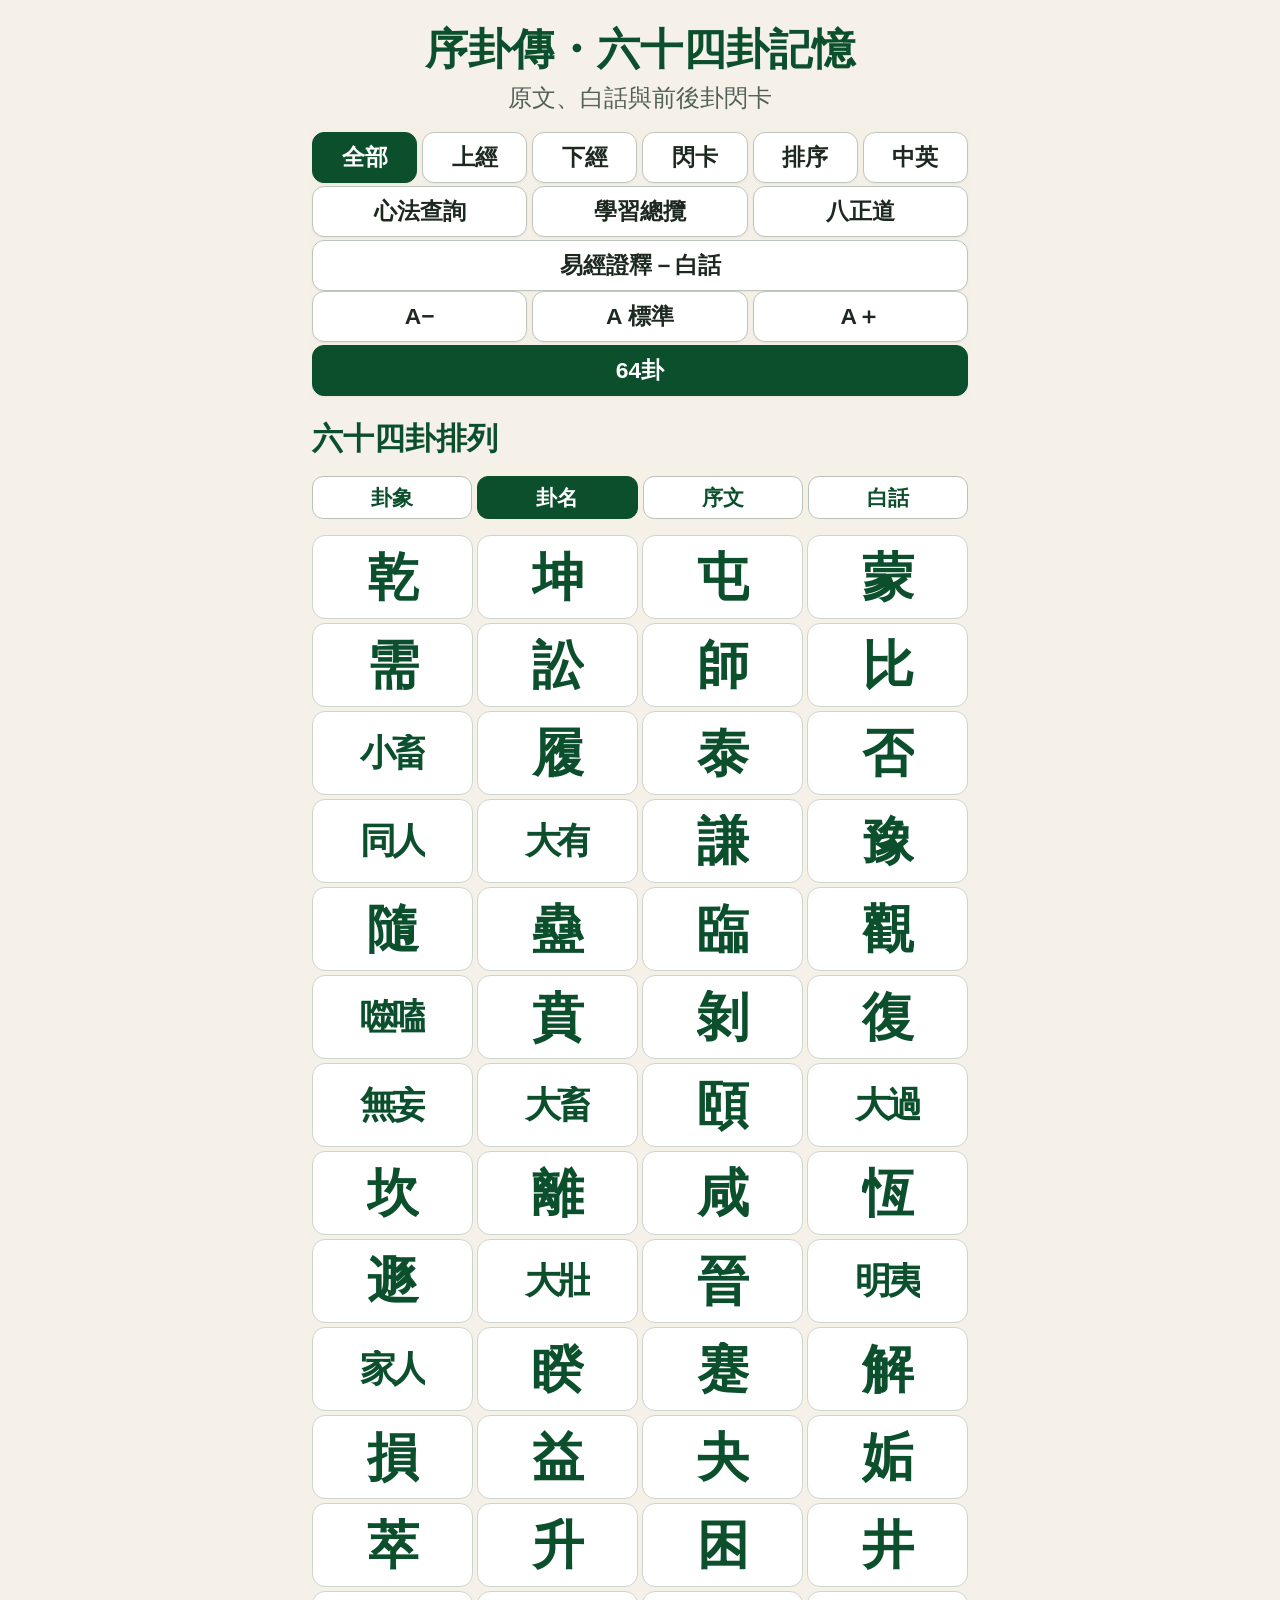
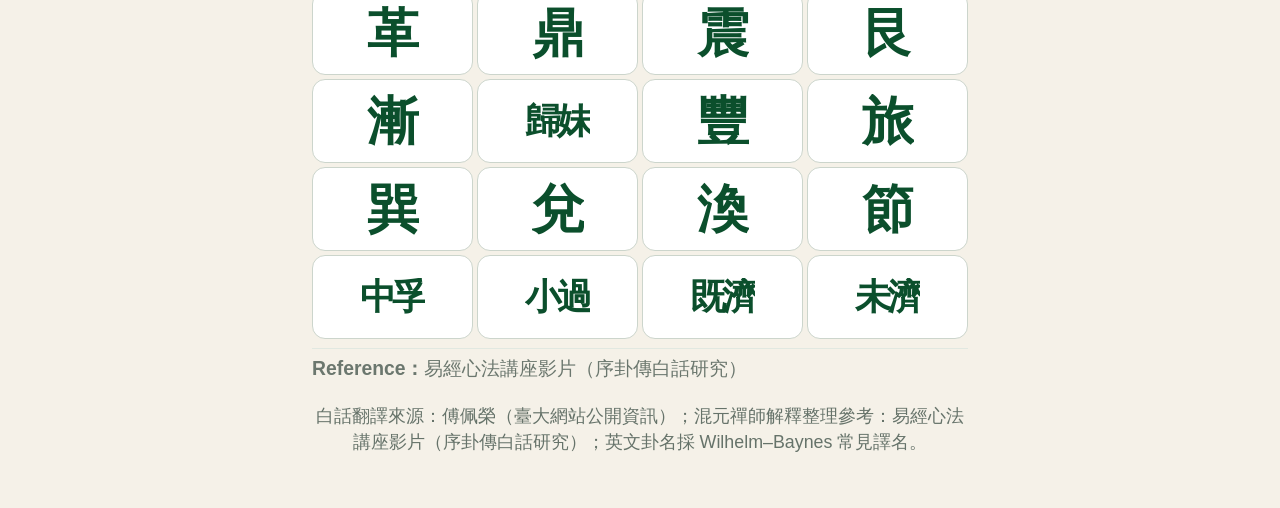
==== commit eec9eb69: "Add mobile reader for first three Yijing Zhengshi volumes" ====
--- a/index.html
+++ b/index.html
@@ -197,13 +197,16 @@
     .eightfold-lecture-action-collapse { display: none; }
     .eightfold-lecture[open] .eightfold-lecture-action-expand { display: none; }
     .eightfold-lecture[open] .eightfold-lecture-action-collapse { display: inline; }
+    .eightfold-summary-actions { min-width: 0; display: grid; grid-template-columns: auto auto auto; align-items: center; gap: 5px; }
+    .eightfold-summary-reading-count { color: var(--green); font-size: calc(.62rem * var(--scale)); font-weight: 900; line-height: 1.1; text-align: center; white-space: nowrap; }
+    .eightfold-summary-reading-button { min-height: 38px; padding: 5px 7px; border: 1px solid var(--green); border-radius: 10px; background: #fff; color: var(--green); font-size: calc(.65rem * var(--scale)); font-weight: 900; line-height: 1.1; white-space: nowrap; }
     .eightfold-lecture-body { padding: 15px 14px 18px; }
     .eightfold-reading-panel { margin: 0 0 15px; padding: 10px; display: grid; grid-template-columns: minmax(0, 1fr) auto; align-items: center; gap: 9px; border: 1px solid #a8c6b0; border-radius: 13px; background: #edf6ef; }
     .eightfold-reading-panel.bottom { margin: 17px 0 0; }
     .eightfold-reading-copy { min-width: 0; color: #526056; font-size: calc(.72rem * var(--scale)); line-height: 1.4; }
     .eightfold-reading-count { display: block; color: var(--green); font-size: calc(.85rem * var(--scale)); font-weight: 900; }
     .eightfold-reading-latest { display: block; margin-top: 3px; overflow-wrap: anywhere; }
-    .eightfold-reading-button { min-width: 94px; min-height: 46px; padding: 7px 9px; border: 1px solid var(--green); border-radius: 11px; background: var(--green); color: #fff; font-size: calc(.76rem * var(--scale)); font-weight: 900; white-space: nowrap; }
+    .eightfold-reading-button { min-width: 94px; min-height: 46px; padding: 7px 9px; border: 1px solid var(--green); border-radius: 11px; background: #fff; color: var(--green); font-size: calc(.76rem * var(--scale)); font-weight: 900; white-space: nowrap; }
     .eightfold-page-fragment { color: #26352b; font-size: calc(1.02rem * var(--scale)); line-height: 1.78; overflow-wrap: anywhere; white-space: pre-wrap; -webkit-user-select: text; user-select: text; -webkit-touch-callout: default; }
     .eightfold-page-fragment + .eightfold-page-fragment { margin-top: 1.2em; padding-top: 1.2em; border-top: 1px dashed #d8e0d9; }
     mark.eightfold-highlight { padding: 0 .04em; border-radius: 3px; background: #ffe06a; color: inherit; box-shadow: 0 0 0 1px #d6ad20 inset; }
@@ -421,6 +424,13 @@
       .overview-grid { grid-template-columns: 1fr; }
       .overview-summary { grid-template-columns: repeat(2, minmax(0, 1fr)); }
       .overview-filter { font-size: calc(.64rem * var(--scale)); }
+      .eightfold-lecture summary { grid-template-columns: 1fr; gap: 3px; min-height: 0; padding: 8px 10px; }
+      .eightfold-lecture-number { font-size: calc(.78rem * var(--scale)); }
+      .eightfold-lecture-name { font-size: calc(.88rem * var(--scale)); line-height: 1.2; }
+      .eightfold-summary-actions { grid-template-columns: 1fr; gap: 3px; justify-items: stretch; }
+      .eightfold-summary-reading-count { font-size: calc(.58rem * var(--scale)); line-height: 1.1; }
+      .eightfold-summary-reading-button { min-height: 30px; padding: 3px 6px; font-size: calc(.6rem * var(--scale)); }
+      .eightfold-lecture-action { min-height: 27px; padding: 4px 6px; font-size: calc(.6rem * var(--scale)); }
     }
   </style>
 </head>
@@ -445,6 +455,9 @@
         <button class="control" data-mode="query">心法查詢</button>
         <button class="control" data-mode="overview">學習總攬</button>
         <button class="control" data-mode="eightfold">八正道</button>
+      </div>
+      <div class="control-row one">
+        <a class="control" href="zhengshi/" style="display:grid;place-items:center;text-decoration:none">易經證釋－白話</a>
       </div>
       <div class="control-row three">
         <button class="control" id="font-down" aria-label="縮小文字">A−</button>
@@ -723,12 +736,17 @@
     const queryYaoProgressStorageKey = 'iching-query-yao-progress-v1';
     const eightfoldHighlightStorageKey = 'iching-eightfold-highlights-v1';
     const eightfoldReadingStorageKey = 'iching-eightfold-reading-v1';
+    const eightfoldLastReadingStorageKey = 'iching-eightfold-last-reading-v1';
     let queryYaoProgress = loadQueryYaoProgress();
     let overviewFilter = 'all';
     let queryReturnMode = 'all';
     let eightfoldText = null;
     let eightfoldHighlights = loadEightfoldHighlights();
     let eightfoldReadingHistory = loadEightfoldReadingHistory();
+    let eightfoldLastReading = loadEightfoldLastReading();
+    let eightfoldScrollSaveTimer = null;
+    let eightfoldCurrentLectureNumber = null;
+    let eightfoldResumeInProgress = false;
     let eightfoldPendingHighlight = null;
     const eightfoldLectures = [
       { label: '第一講', title: '修行之法－真理和真法', startPage: 1 },
@@ -986,6 +1004,55 @@
     function saveEightfoldReadingHistory() {
       try { localStorage.setItem(eightfoldReadingStorageKey, JSON.stringify(eightfoldReadingHistory)); } catch (_) {}
     }
+    function loadEightfoldLastReading() {
+      try {
+        const saved = JSON.parse(localStorage.getItem(eightfoldLastReadingStorageKey) || 'null');
+        const lectureNumber = Number(saved?.lectureNumber);
+        const fragmentIndex = Number(saved?.fragmentIndex);
+        const scrollY = Number(saved?.scrollY);
+        if (!Number.isInteger(lectureNumber) || lectureNumber < 1 || lectureNumber > 10) return null;
+        return { lectureNumber, fragmentIndex: Number.isInteger(fragmentIndex) && fragmentIndex >= 0 ? fragmentIndex : 0, scrollY: Number.isFinite(scrollY) && scrollY >= 0 ? scrollY : null };
+      } catch (_) {
+        return null;
+      }
+    }
+    function saveEightfoldLastReading() {
+      try { localStorage.setItem(eightfoldLastReadingStorageKey, JSON.stringify(eightfoldLastReading)); } catch (_) {}
+    }
+    function currentEightfoldReadingLocation(lectureNumber) {
+      const lecture = eightfoldScreen.querySelector(`#eightfold-lecture-${lectureNumber}`);
+      const fragments = [...(lecture?.querySelectorAll('.eightfold-page-fragment') || [])];
+      if (!fragments.length) return { lectureNumber, fragmentIndex: 0, scrollY: Math.round(window.scrollY) };
+      const safeTop = Math.max(8, window.visualViewport?.offsetTop || 0) + (lecture.querySelector('summary')?.offsetHeight || 0);
+      let closestIndex = 0;
+      let closestDistance = Infinity;
+      fragments.forEach((fragment, index) => {
+        const distance = Math.abs(fragment.getBoundingClientRect().top - safeTop);
+        if (distance < closestDistance) {
+          closestDistance = distance;
+          closestIndex = index;
+        }
+      });
+      return { lectureNumber, fragmentIndex: closestIndex, scrollY: Math.round(window.scrollY) };
+    }
+    function saveEightfoldScrollPosition() {
+      if (eightfoldResumeInProgress || currentMode !== 'eightfold' || eightfoldScreen.hidden) return;
+      if (window.scrollY < 20) return;
+      const lecture = eightfoldScreen.querySelector('.eightfold-lecture[open]');
+      const lectureNumber = eightfoldCurrentLectureNumber || Number(lecture?.id.replace('eightfold-lecture-', ''));
+      if (!lectureNumber) return;
+      const next = currentEightfoldReadingLocation(lectureNumber);
+      if (eightfoldLastReading?.lectureNumber === next.lectureNumber && eightfoldLastReading?.fragmentIndex === next.fragmentIndex && eightfoldLastReading?.scrollY === next.scrollY) return;
+      eightfoldLastReading = next;
+      saveEightfoldLastReading();
+    }
+    function queueEightfoldScrollSave() {
+      if (eightfoldScrollSaveTimer !== null) return;
+      eightfoldScrollSaveTimer = setTimeout(() => {
+        eightfoldScrollSaveTimer = null;
+        saveEightfoldScrollPosition();
+      }, 250);
+    }
     function getEightfoldReadingHistory(lectureNumber) {
       const reads = eightfoldReadingHistory[String(lectureNumber)];
       return Array.isArray(reads) ? reads : [];
@@ -1004,6 +1071,7 @@
       const reads = getEightfoldReadingHistory(lectureNumber);
       const latest = reads.length ? formatEightfoldDate(reads[reads.length - 1]) : '';
       eightfoldScreen.querySelectorAll(`[data-eightfold-reading-count="${lectureNumber}"]`).forEach(item => { item.textContent = `已閱讀 ${reads.length} 次`; });
+      eightfoldScreen.querySelectorAll(`[data-eightfold-summary-count="${lectureNumber}"]`).forEach(item => { item.textContent = reads.length ? `已讀 ${reads.length} 次` : '未讀'; });
       eightfoldScreen.querySelectorAll(`[data-eightfold-reading-latest="${lectureNumber}"]`).forEach(item => { item.textContent = latest ? `最近：${latest}` : '尚未記錄閱讀日期'; });
       const buttons = [...eightfoldScreen.querySelectorAll(`[data-eightfold-read="${lectureNumber}"]`)];
       buttons.forEach(button => { button.textContent = '✓ 已記錄'; });
@@ -1013,6 +1081,8 @@
       if (!Number.isInteger(lectureNumber) || lectureNumber < 1 || lectureNumber > eightfoldLectures.length) return;
       const reads = getEightfoldReadingHistory(lectureNumber);
       eightfoldReadingHistory[String(lectureNumber)] = [...reads, new Date().toISOString()];
+      eightfoldLastReading = currentEightfoldReadingLocation(lectureNumber);
+      saveEightfoldLastReading();
       saveEightfoldReadingHistory();
       refreshEightfoldReadingPanels(lectureNumber);
     }
@@ -1139,9 +1209,10 @@
         }).join('');
         if (!fragments) throw new Error(`${lecture.label}內容不完整`);
         const lectureNumber = lectureIndex + 1;
-        return `<details class="eightfold-lecture" id="eightfold-lecture-${lectureNumber}"><summary><span class="eightfold-lecture-number">第 ${lectureNumber} 講</span><strong class="eightfold-lecture-name">${escapeQueryHtml(lecture.title)}</strong><span class="eightfold-lecture-action"><span class="eightfold-lecture-action-expand">展開 ＋</span><span class="eightfold-lecture-action-collapse">收合 −</span></span></summary><div class="eightfold-lecture-body">${eightfoldReadingPanelMarkup(lectureNumber)}${fragments}${eightfoldReadingPanelMarkup(lectureNumber, 'bottom')}</div></details>`;
+        const readCount = getEightfoldReadingHistory(lectureNumber).length;
+        return `<details class="eightfold-lecture" id="eightfold-lecture-${lectureNumber}"><summary><span class="eightfold-lecture-number">第 ${lectureNumber} 講</span><strong class="eightfold-lecture-name">${escapeQueryHtml(lecture.title)}</strong><span class="eightfold-summary-actions"><span class="eightfold-summary-reading-count" data-eightfold-summary-count="${lectureNumber}">${readCount ? `已讀 ${readCount} 次` : '未讀'}</span><button type="button" class="eightfold-summary-reading-button" data-eightfold-read="${lectureNumber}">✓ 已閱讀</button><span class="eightfold-lecture-action"><span class="eightfold-lecture-action-expand">展開 ＋</span><span class="eightfold-lecture-action-collapse">收合 −</span></span></span></summary><div class="eightfold-lecture-body">${eightfoldReadingPanelMarkup(lectureNumber)}${fragments}${eightfoldReadingPanelMarkup(lectureNumber, 'bottom')}</div></details>`;
       }).join('');
-      eightfoldScreen.innerHTML = `<article class="eightfold-reader">${eightfoldToolbarMarkup(true)}<h1 class="eightfold-title">${escapeQueryHtml(title)}</h1><p class="eightfold-note">先從下拉選單選擇講次，或直接點選下方標題展開。每講可按「✓ 已閱讀」累計次數與日期；內容中長按選取文字，可標記重點。<br>${sourceNotes}${sourceNotes ? '<br>' : ''}全冊 152 頁已完成 AI 視覺複核；OCR 仍可能有零星形似字或標點誤差。</p><section class="eightfold-lecture-list" aria-label="八正道十講">${lectures}</section><aside class="eightfold-highlight-bar" data-eightfold-highlight-bar hidden aria-label="標記八正道重點"><div class="eightfold-highlight-preview" data-eightfold-highlight-preview></div><div class="eightfold-highlight-actions"><button type="button" data-eightfold-highlight-save>標記重點</button><button type="button" data-eightfold-highlight-cancel>取消</button></div></aside></article>`;
+      eightfoldScreen.innerHTML = `<article class="eightfold-reader">${eightfoldToolbarMarkup(true)}<h1 class="eightfold-title">${escapeQueryHtml(title)}</h1><p class="eightfold-note">先從下拉選單選擇講次，或直接點選下方標題展開。按「✓ 已閱讀」會累計次數與日期，下次進入八正道會接續上次閱讀位置；內容中長按選取文字，可標記重點。<br>${sourceNotes}${sourceNotes ? '<br>' : ''}全冊 152 頁已完成 AI 視覺複核；OCR 仍可能有零星形似字或標點誤差。</p><section class="eightfold-lecture-list" aria-label="八正道十講">${lectures}</section><aside class="eightfold-highlight-bar" data-eightfold-highlight-bar hidden aria-label="標記八正道重點"><div class="eightfold-highlight-preview" data-eightfold-highlight-preview></div><div class="eightfold-highlight-actions"><button type="button" data-eightfold-highlight-save>標記重點</button><button type="button" data-eightfold-highlight-cancel>取消</button></div></aside></article>`;
     }
     async function loadEightfoldText(force = false) {
       if (!force && eightfoldText !== null) {
@@ -1159,21 +1230,58 @@
         eightfoldScreen.innerHTML = `<article class="eightfold-reader">${eightfoldToolbarMarkup()}<div class="eightfold-error" role="alert">八正道全文目前載入失敗，請檢查網路後再試一次。<br><button type="button" data-eightfold-retry>重新載入</button></div></article>`;
       }
     }
-    function showEightfold(shouldScroll = true) {
+    function resumeEightfoldReading() {
+      const last = eightfoldLastReading;
+      if (!last) {
+        eightfoldResumeInProgress = false;
+        return;
+      }
+      const lecture = eightfoldScreen.querySelector(`#eightfold-lecture-${last.lectureNumber}`);
+      if (!lecture) return;
+      eightfoldCurrentLectureNumber = last.lectureNumber;
+      eightfoldScreen.querySelectorAll('.eightfold-lecture').forEach(item => { item.open = item === lecture; });
+      requestAnimationFrame(() => requestAnimationFrame(() => {
+        const fragments = lecture.querySelectorAll('.eightfold-page-fragment');
+        if (Number.isFinite(last.scrollY)) {
+          const top = Math.max(0, last.scrollY);
+          const restoreScroll = () => {
+            window.scrollTo(0, top);
+            document.documentElement.scrollTop = top;
+            document.body.scrollTop = top;
+          };
+          restoreScroll();
+          setTimeout(restoreScroll, 120);
+          setTimeout(restoreScroll, 420);
+          setTimeout(restoreScroll, 900);
+          setTimeout(() => { eightfoldResumeInProgress = false; }, 1100);
+          return;
+        }
+        const target = fragments[last.fragmentIndex] || fragments[0] || lecture;
+        const summaryHeight = lecture.querySelector('summary')?.offsetHeight || 0;
+        const safeTop = Math.max(8, window.visualViewport?.offsetTop || 0) + summaryHeight + 10;
+        const top = window.scrollY + target.getBoundingClientRect().top - safeTop;
+        window.scrollTo({ top: Math.max(0, top), behavior: 'instant' });
+        setTimeout(() => { eightfoldResumeInProgress = false; }, 1100);
+      }));
+    }
+    function showEightfold(shouldScroll = true, resume = true) {
       currentMode = 'eightfold';
       hideScreens();
       eightfoldScreen.hidden = false;
       setActive('eightfold');
+      eightfoldResumeInProgress = Boolean(resume && eightfoldLastReading);
       const loading = loadEightfoldText();
+      if (resume) loading.then(resumeEightfoldReading).catch(() => {});
       if (shouldScroll) scrollTopNow();
       return loading;
     }
     async function showEightfoldHighlight(id) {
       const highlight = eightfoldHighlights.find(item => item.id === id);
       if (!highlight) return;
-      await showEightfold(true);
+      await showEightfold(true, false);
       const lecture = eightfoldScreen.querySelector(`#eightfold-lecture-${highlight.lectureNumber}`);
       if (!lecture) return;
+      eightfoldCurrentLectureNumber = highlight.lectureNumber;
       eightfoldScreen.querySelectorAll('.eightfold-lecture').forEach(item => { item.open = item === lecture; });
       requestAnimationFrame(() => requestAnimationFrame(() => {
         const mark = [...eightfoldScreen.querySelectorAll('[data-eightfold-highlight-id]')].find(item => item.dataset.eightfoldHighlightId === id);
@@ -1186,9 +1294,10 @@
     }
     async function showEightfoldLecture(lectureNumber) {
       if (!Number.isInteger(lectureNumber) || lectureNumber < 1 || lectureNumber > eightfoldLectures.length) return;
-      await showEightfold(true);
+      await showEightfold(true, false);
       const lecture = eightfoldScreen.querySelector(`#eightfold-lecture-${lectureNumber}`);
       if (!lecture) return;
+      eightfoldCurrentLectureNumber = lectureNumber;
       eightfoldScreen.querySelectorAll('.eightfold-lecture').forEach(item => { item.open = item === lecture; });
       requestAnimationFrame(() => requestAnimationFrame(() => {
         const safeTop = Math.max(8, window.visualViewport?.offsetTop || 0);
@@ -2003,10 +2112,17 @@
       }
       const readingAction = event.target.closest('[data-eightfold-read]');
       if (readingAction) {
+        event.preventDefault();
+        event.stopPropagation();
         recordEightfoldReading(Number(readingAction.dataset.eightfoldRead));
         return;
       }
       const openLectureSummary = event.target.closest('.eightfold-lecture[open] > summary');
+      const anyLectureSummary = event.target.closest('.eightfold-lecture > summary');
+      if (anyLectureSummary) {
+        eightfoldCurrentLectureNumber = Number(anyLectureSummary.parentElement?.id.replace('eightfold-lecture-', '')) || null;
+        setTimeout(saveEightfoldScrollPosition, 0);
+      }
       if (openLectureSummary) {
         const lecture = openLectureSummary.parentElement;
         requestAnimationFrame(() => {
@@ -2037,6 +2153,7 @@
       if (!select || !select.value) return;
       const target = eightfoldScreen.querySelector(`#eightfold-lecture-${select.value}`);
       if (target) {
+        eightfoldCurrentLectureNumber = Number(select.value);
         eightfoldScreen.querySelectorAll('.eightfold-lecture').forEach(lecture => { lecture.open = lecture === target; });
         const safeTop = Math.max(8, window.visualViewport?.offsetTop || 0);
         const top = window.scrollY + target.getBoundingClientRect().top - safeTop;
@@ -2047,6 +2164,12 @@
     document.addEventListener('selectionchange', () => setTimeout(updateEightfoldHighlightSelection, 0));
     eightfoldScreen.addEventListener('pointerup', () => setTimeout(updateEightfoldHighlightSelection, 80));
     eightfoldScreen.addEventListener('touchend', () => setTimeout(updateEightfoldHighlightSelection, 250), { passive: true });
+    window.addEventListener('scroll', queueEightfoldScrollSave, { passive: true });
+    window.addEventListener('wheel', queueEightfoldScrollSave, { passive: true });
+    window.addEventListener('touchmove', queueEightfoldScrollSave, { passive: true });
+    window.addEventListener('pagehide', saveEightfoldScrollPosition);
+    window.addEventListener('beforeunload', saveEightfoldScrollPosition);
+    document.addEventListener('visibilitychange', () => { if (document.visibilityState === 'hidden') saveEightfoldScrollPosition(); });
     listScreen.addEventListener('click', event => {
       const fuPlainToggle = event.target.closest('[data-fu-plain-toggle]');
       const button = event.target.closest('[data-all-field]');
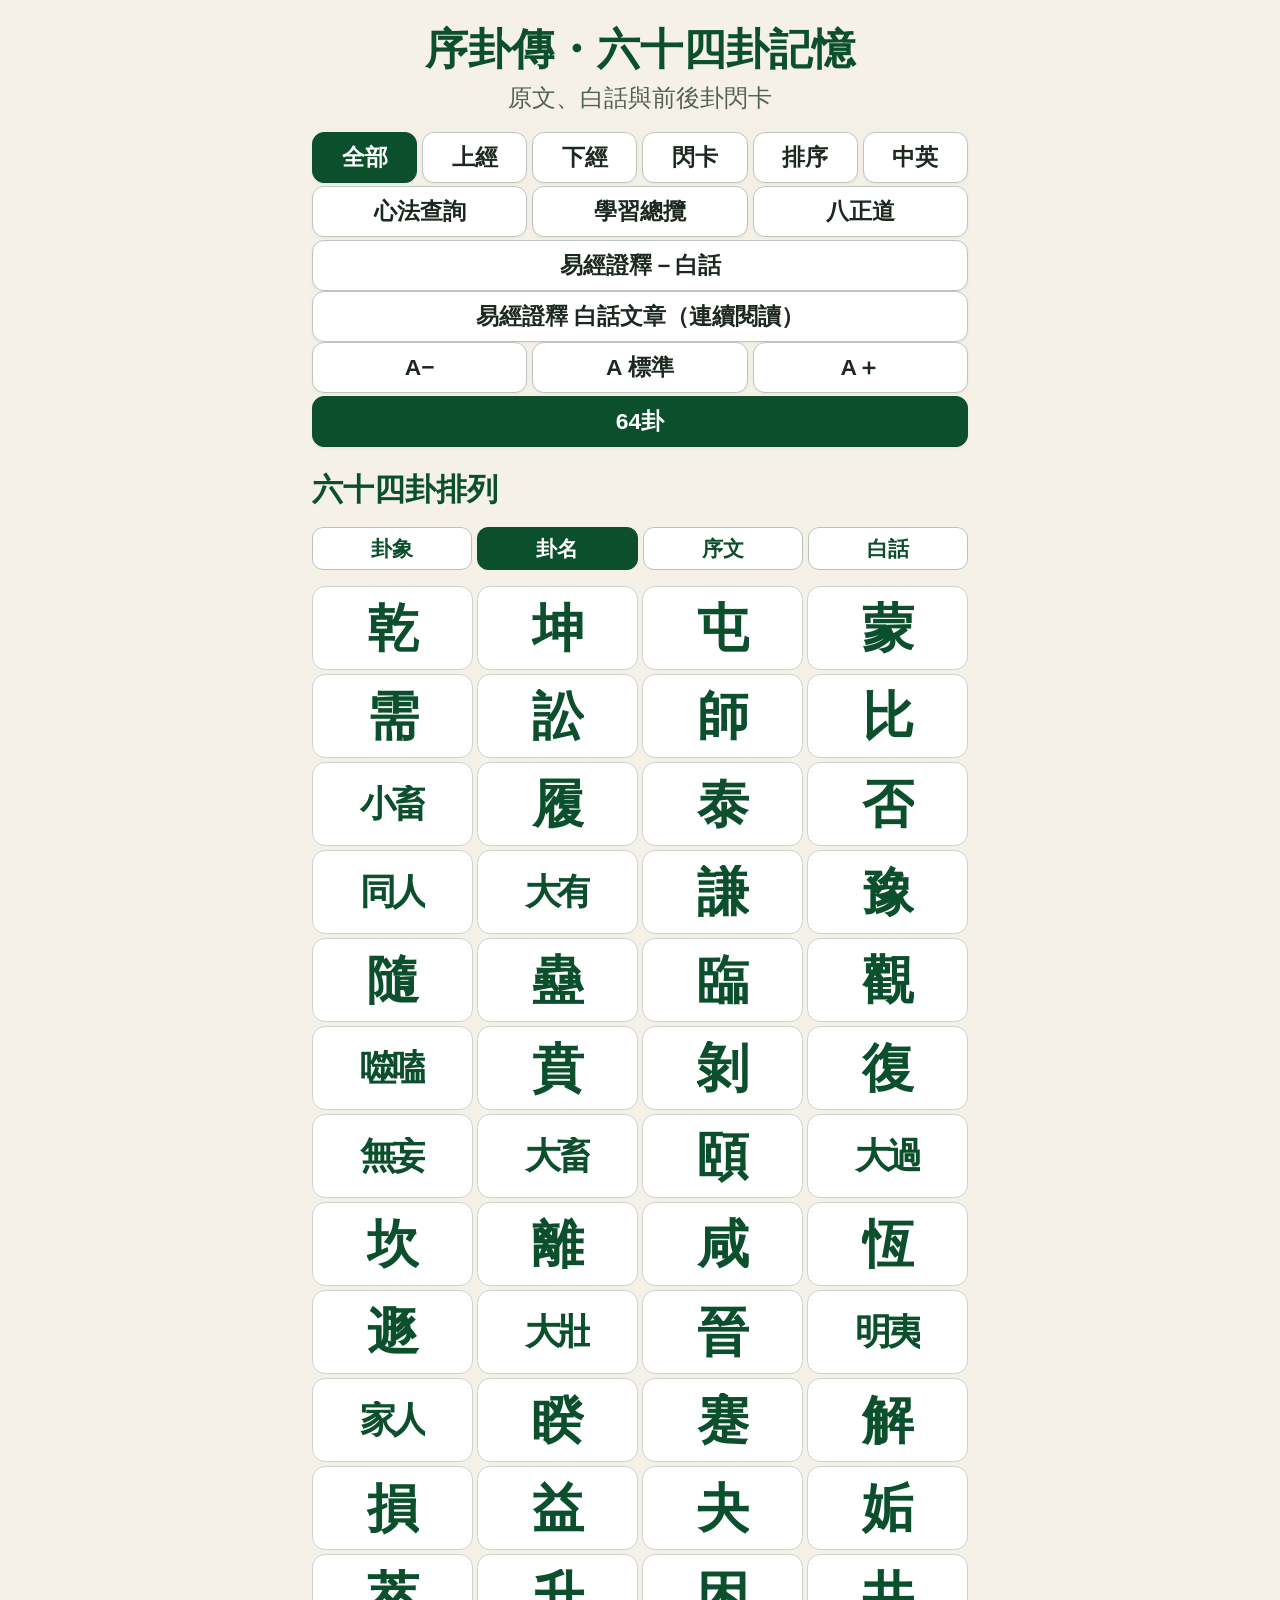
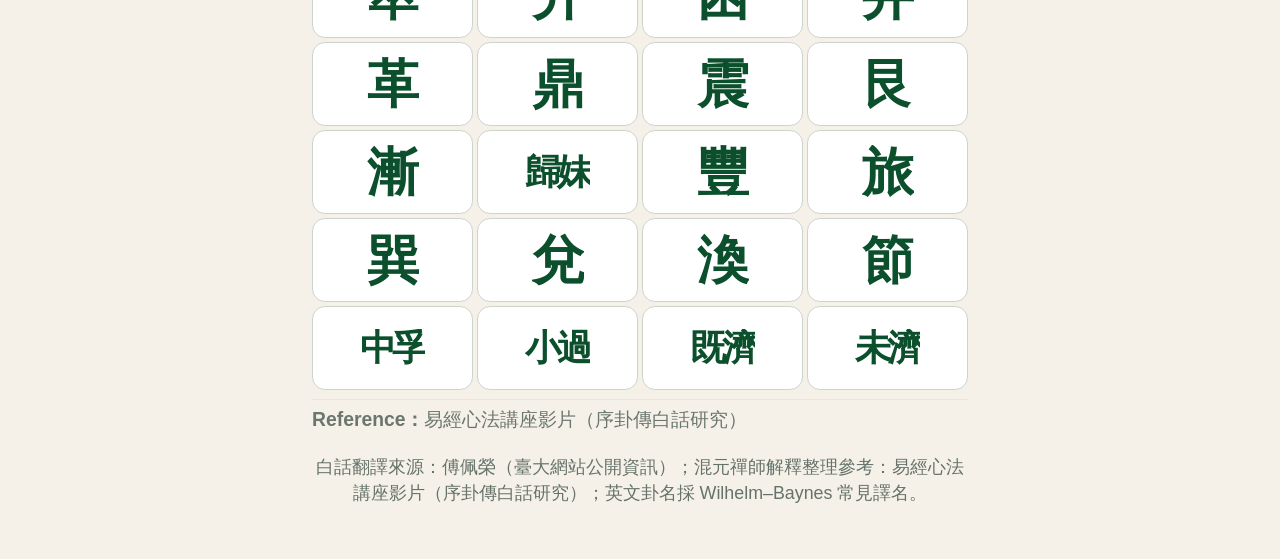
==== commit 5e0c401c: "Add continuous Zhengshi article reader" ====
--- a/index.html
+++ b/index.html
@@ -459,6 +459,9 @@
       <div class="control-row one">
         <a class="control" href="zhengshi/" style="display:grid;place-items:center;text-decoration:none">易經證釋－白話</a>
       </div>
+      <div class="control-row one">
+        <a class="control" href="zhengshi-articles/" style="display:grid;place-items:center;text-decoration:none">易經證釋 白話文章（連續閱讀）</a>
+      </div>
       <div class="control-row three">
         <button class="control" id="font-down" aria-label="縮小文字">A−</button>
         <button class="control" id="font-reset">A 標準</button>
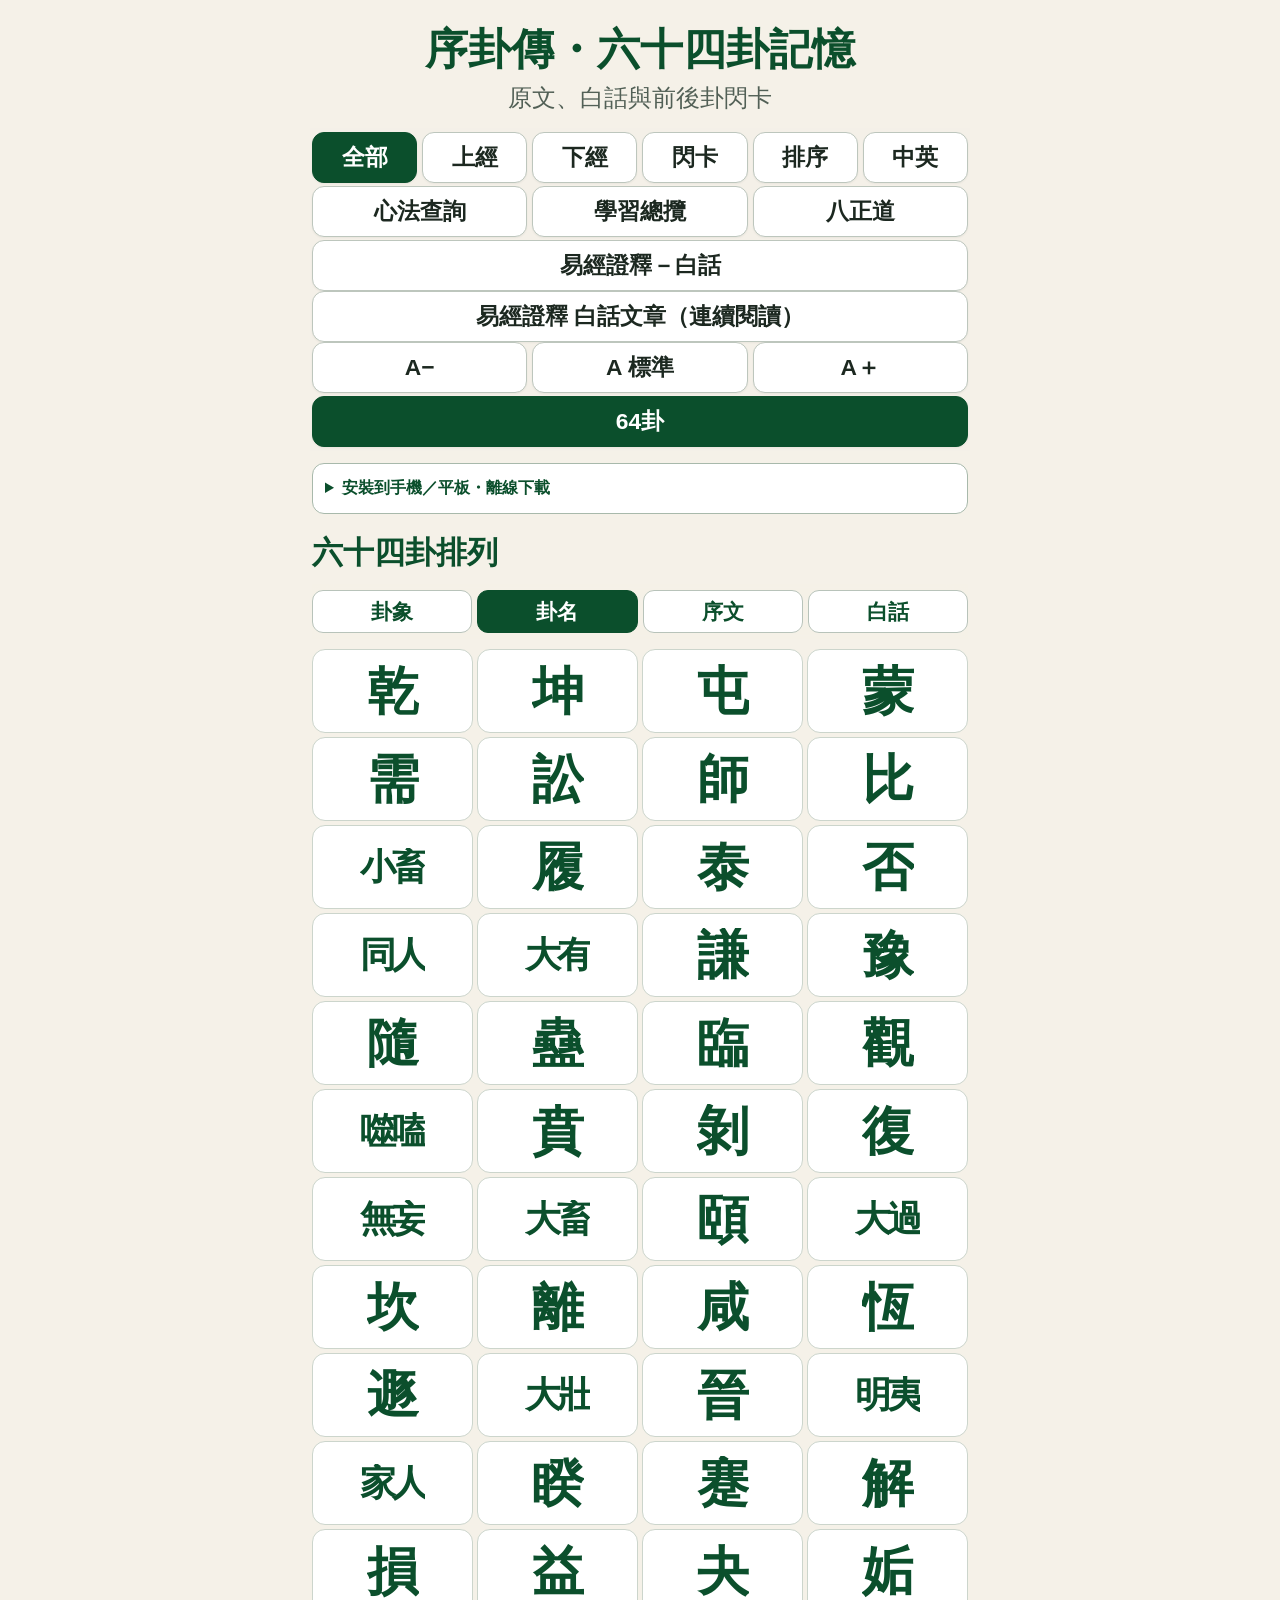
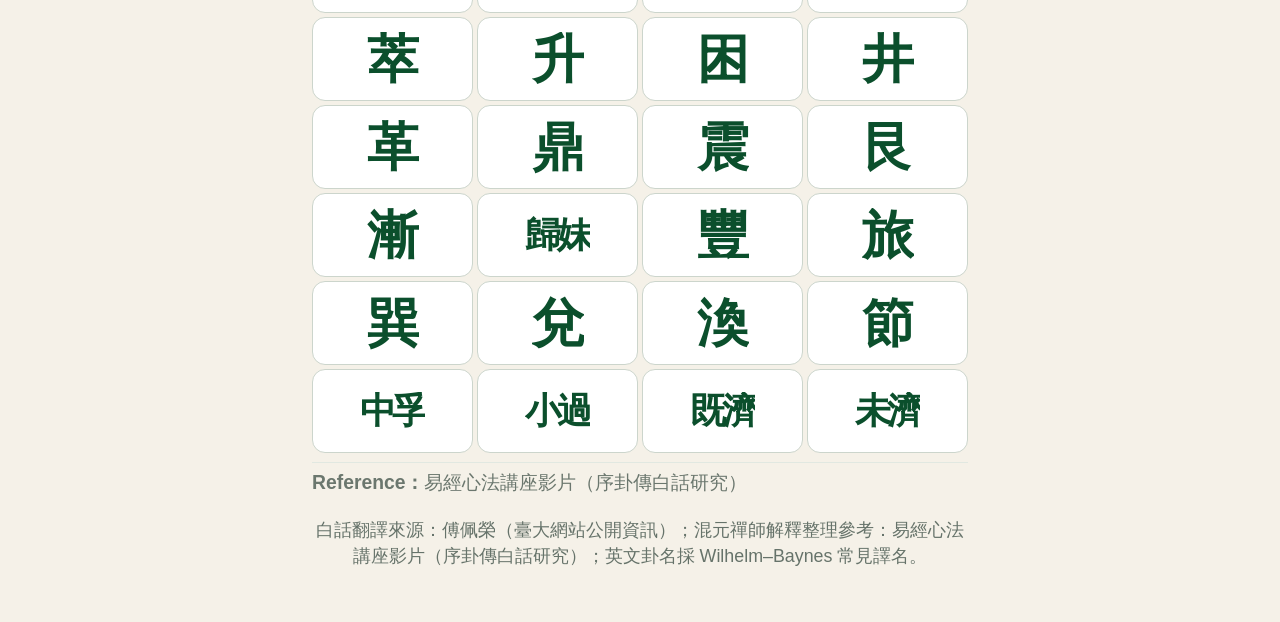
==== commit 032f574c: "Add installable PWA and complete offline library download" ====
--- a/index.html
+++ b/index.html
@@ -7,6 +7,9 @@
   <meta name="apple-mobile-web-app-capable" content="yes">
   <meta name="apple-mobile-web-app-status-bar-style" content="default">
   <meta name="apple-mobile-web-app-title" content="序卦傳">
+  <link rel="manifest" href="manifest.webmanifest">
+  <link rel="stylesheet" href="offline.css">
+  <script src="offline.js" defer></script>
   <link rel="apple-touch-icon" sizes="180x180" href="apple-touch-icon.png?v=book-2">
   <link rel="icon" type="image/png" sizes="32x32" href="favicon.png?v=book-2">
   <title>序卦傳・六十四卦記憶</title>
@@ -477,6 +480,18 @@
       </div>
     </nav>
 
+    <details class="offline-panel">
+      <summary>安裝到手機／平板・離線下載</summary>
+      <div class="offline-content">
+        <p>先連網下載，再加入主畫面，之後沒有網路也能開啟。完整版包含主 App、八正道、心法查詢及《易經證釋》兩個閱讀入口的全二十冊與圖檔。</p>
+        <button id="offline-download-all" class="control" type="button" disabled>下載完整離線版</button>
+        <progress id="offline-progress" max="1" value="0" hidden aria-label="離線下載進度"></progress>
+        <p id="offline-message" role="status" aria-live="polite">正在準備離線功能…</p>
+        <button id="install-app" class="control" type="button" hidden>安裝 ICHING SEQUENCE</button>
+        <p>iPhone／iPad：用 Safari 開啟，點「分享」→「加入主畫面」。Android：在瀏覽器選單選「安裝應用程式」或「加入主畫面」。加入後請從主畫面圖示開啟，確認下載狀態。</p>
+        <p class="offline-hint">下載時請保持畫面開啟。清除網站資料或裝置儲存空間不足時，可能需要重新下載；外部影片與連結仍需網路。</p>
+      </div>
+    </details>
     <section id="list-screen" class="screen"></section>
     <section id="picker-screen" class="screen" hidden>
       <h2 class="section-title">六十四卦</h2>
--- a/offline.css
+++ b/offline.css
@@ -0,0 +1,8 @@
+.offline-panel { margin: 12px 0; border: 1px solid #a8b9ab; border-radius: 12px; background: #fff; overflow-wrap: anywhere; }
+.offline-panel summary { padding: 14px 12px; color: #0b4f2c; font-weight: 800; cursor: pointer; }
+.offline-content { padding: 0 12px 12px; font-size: 1rem; line-height: 1.6; }
+.offline-content p { margin: 10px 0; }
+.offline-content button { width: 100%; min-height: 48px; white-space: normal; }
+.offline-content button:disabled { opacity: .6; }
+.offline-content progress { width: 100%; margin-top: 12px; accent-color: #0b4f2c; }
+.offline-hint { color: #526056; font-size: .9rem; }
